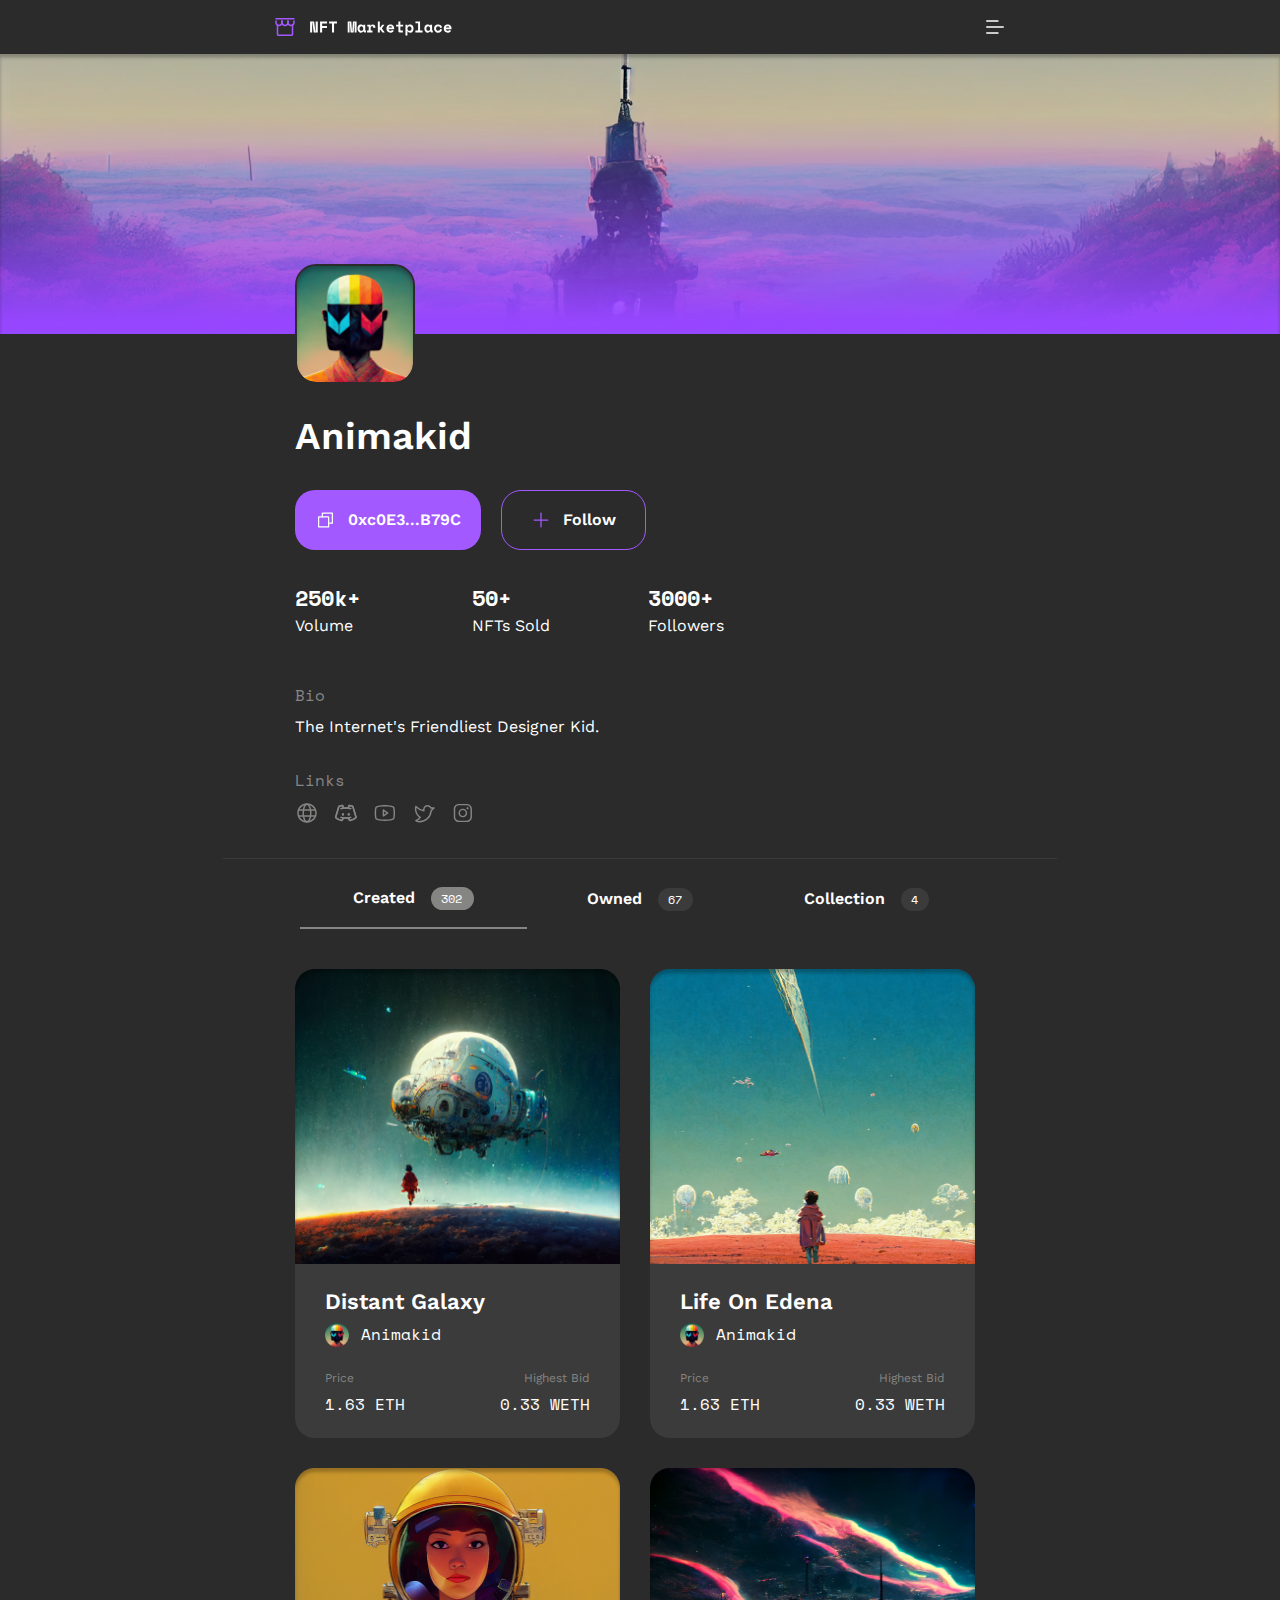
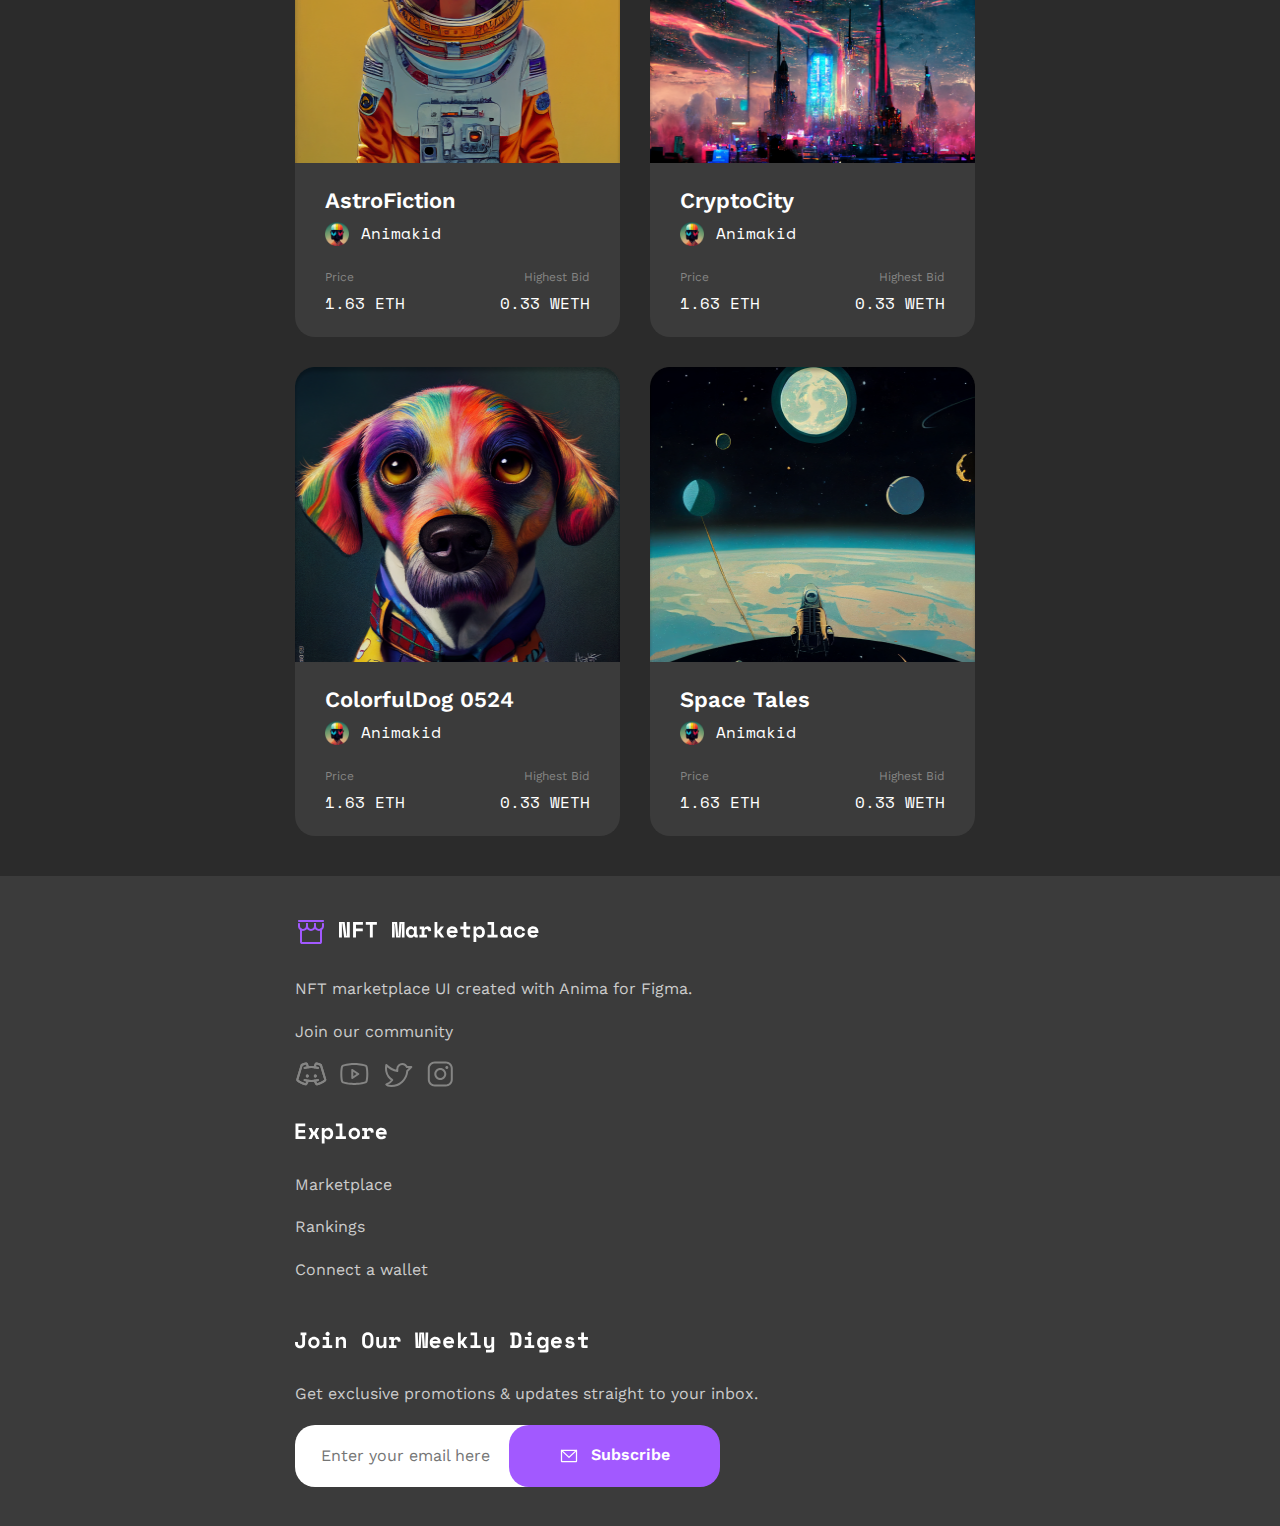
==== artist.html @ 55c5bcd5 "add choice part" ====
<!DOCTYPE html>
<html lang="en">
  <head>
    <meta charset="UTF-8" />
    <meta http-equiv="X-UA-Compatible" content="IE=edge" />
    <meta name="viewport" content="width=device-width, initial-scale=1.0" />
    <link rel="preconnect" href="https://fonts.googleapis.com" />
    <link rel="preconnect" href="https://fonts.gstatic.com" crossorigin />
    <link
      href="https://fonts.googleapis.com/css2?family=Space+Mono:ital,wght@0,400;0,700;1,400;1,700&family=Work+Sans:ital,wght@0,100;0,200;0,300;0,400;0,500;0,600;0,700;0,800;0,900;1,100;1,200;1,300;1,400;1,500;1,600;1,700;1,800;1,900&display=swap"
      rel="stylesheet"
    />
    <link rel="stylesheet" href="./css/style.css" />
    <title>Document</title>
  </head>
  <body>
    <header class="navbar">
      <div class="container navbar_container">
        <div class="navbar_left">
          <img
            src="./assests/icons/navbar_logo.svg"
            class="navbar_logo"
            alt="Navbar Logo"
          />
          <img
            src="./assests/icons/navbar_logo_words.svg"
            alt="Navbar Logo Words"
            class="navbar_logo_words"
          />
        </div>
        <div class="navbar_right">
          <a href="./marketplace.html">Marketplace</a>
          <a href="./rankings.html">Rankings</a>
          <a href="#">Connect a wallet</a>
          <button class="filled_button" id="registerButton">
            <img
              src="./assests/icons/navbar_button_icon.svg"
              alt="Navbar Button Icon"
            />
            Sign Up
          </button>
          <img
            src="./assests/icons/hamburger_menu.svg"
            alt="Hamburger Menu"
            id="hamburgerMenu"
          />
        </div>
        <div class="sidebar">
          <div class="link_sidebar">
            <img
              src="./assests/icons/sidebar_icons/delete.svg"
              alt="Delete"
              id="deleteImage"
            />
            <a href="./marketplace.html">
              <img
                src="./assests/icons/sidebar_icons/marketplace.svg"
                alt="Sidebar icon"
              />
              <span>Marketplace</span></a
            >
            <a href="./rankings.html">
              <img
                src="./assests/icons/sidebar_icons/rankings.svg"
                alt="Sidebar icon"
              />
              <span>Rankings</span></a
            >
            <a href="#">
              <img
                src="./assests/icons/sidebar_icons/wallet.svg"
                alt="Sidebar icon"
              />
              <span>Connect a wallet</span></a
            >
            <img
              class="lastimage"
              src="./assests/icons/sidebar_icons/button.svg"
              alt="Button icon"
              id="registerPageImage"
            />
            <button class="filled_button" id="registerButtonSidebar">
              <img
                src="./assests/icons/navbar_button_icon.svg"
                alt="Navbar Button Icon"
              />
              Sign Up
            </button>
          </div>
        </div>
      </div>
    </header>
    <section class="topbar">
      <div class="top_container">
        <img src="./assests/images/artist_main.png" alt="Main Image" />
        <div class="absolute_image">
          <img
            src="./assests/icons/artist_icons/topbar_icon.svg"
            alt="Absolute Image"
          />
        </div>
      </div>
    </section>
    <section class="animakid">
      <div class="container animakid_container">
        <div class="animakid_top">
          <h2>Animakid</h2>
          <div class="buttons">
            <button class="button_left filled_button">
              <img
                src="./assests/icons/artist_icons/button_left.svg"
                alt="Button Icon"
              />
              0xc0E3...B79C
            </button>
            <button class="button_right empty_button">
              <img
                src="./assests/icons/artist_icons/button_right.svg"
                alt="Button Icon"
              />
              Follow
            </button>
          </div>
        </div>
        <div class="animakid_ratings">
          <div class="rating">
            <h4>250k+</h4>
            <p>Volume</p>
          </div>
          <div class="rating">
            <h4>50+</h4>
            <p>NFTs Sold</p>
          </div>
          <div class="rating">
            <h4>3000+</h4>
            <p>Followers</p>
          </div>
        </div>
        <div class="animakid_bio">
          <h5>Bio</h5>
          <p>The internet's friendliest designer kid.</p>
        </div>
        <div class="animakid_links">
          <h5>Links</h5>
          <div class="links">
            <a href="#" target="_blank">
              <img src="./assests/icons/footer_icons/world.svg" alt="Links" />
            </a>
            <a href="#" target="_blank">
              <img src="./assests/icons/footer_icons/game.svg" alt="Links" />
            </a>
            <a href="#" target="_blank">
              <img src="./assests/icons/footer_icons/youtube.svg" alt="Links" />
            </a>
            <a href="#" target="_blank">
              <img src="./assests/icons/footer_icons/twitter.svg" alt="Links" />
            </a>
            <a href="#" target="_blank">
              <img
                src="./assests/icons/footer_icons/instagram.svg"
                alt="Links"
              />
            </a>
          </div>
        </div>
      </div>
    </section>
    <div class="border_top"></div>
    <section class="choice_artist">
      <div class="container choice_artist_container">
        <div class="common" style="border-bottom: 2px solid #858584">
          <h5>Created</h5>
          <div class="circle">
            <span>302</span>
          </div>
        </div>
        <div class="common">
          <h5>Owned</h5>
          <div class="circle middle">
            <span>67</span>
          </div>
        </div>
        <div class="common">
          <h5>Collection</h5>
          <div class="circle mini">
            <span>4</span>
          </div>
        </div>
      </div>
    </section>
    <section class="cards">
      <div class="container cards_container">
        <div class="card">
          <div class="discover_top">
            <img
              src="./assests/images/discover/galaxy.png"
              alt="Discover First Image"
            />
          </div>
          <div class="discover_bottom">
            <h5>Distant Galaxy</h5>
            <div class="discover_footer">
              <img
                src="./assests/images/avatars/Avatar14.png"
                alt="Discover Footer"
              />
              <p>Animakid</p>
            </div>
            <div class="discover_info">
              <div class="left_info">
                <p>Price</p>
                <p>1.63 ETH</p>
              </div>
              <div class="right_info">
                <p>Highest Bid</p>
                <p>0.33 wETH</p>
              </div>
            </div>
          </div>
        </div>
        <div class="card">
          <div class="discover_top">
            <img
              src="./assests/images/animakid/weather.png"
              alt="Discover First Image"
            />
          </div>
          <div class="discover_bottom">
            <h5>Life On Edena</h5>
            <div class="discover_footer">
              <img
                src="./assests/images/avatars/Avatar14.png"
                alt="Discover Footer"
              />
              <p>Animakid</p>
            </div>
            <div class="discover_info">
              <div class="left_info">
                <p>Price</p>
                <p>1.63 ETH</p>
              </div>
              <div class="right_info">
                <p>Highest Bid</p>
                <p>0.33 wETH</p>
              </div>
            </div>
          </div>
        </div>
        <div class="card">
          <div class="discover_top">
            <img
              src="./assests/images/animakid/astronot.png"
              alt="Discover First Image"
            />
          </div>
          <div class="discover_bottom">
            <h5>AstroFiction</h5>
            <div class="discover_footer">
              <img
                src="./assests/images/avatars/Avatar14.png"
                alt="Discover Footer"
              />
              <p>Animakid</p>
            </div>
            <div class="discover_info">
              <div class="left_info">
                <p>Price</p>
                <p>1.63 ETH</p>
              </div>
              <div class="right_info">
                <p>Highest Bid</p>
                <p>0.33 wETH</p>
              </div>
            </div>
          </div>
        </div>
        <div class="card hidden">
          <div class="discover_top">
            <img
              src="./assests/images/animakid/city.png"
              alt="Discover First Image"
            />
          </div>
          <div class="discover_bottom">
            <h5>CryptoCity</h5>
            <div class="discover_footer">
              <img
                src="./assests/images/avatars/Avatar14.png"
                alt="Discover Footer"
              />
              <p>Animakid</p>
            </div>
            <div class="discover_info">
              <div class="left_info">
                <p>Price</p>
                <p>1.63 ETH</p>
              </div>
              <div class="right_info">
                <p>Highest Bid</p>
                <p>0.33 wETH</p>
              </div>
            </div>
          </div>
        </div>
        <div class="card hidden">
          <div class="discover_top">
            <img
              src="./assests/images/animakid/dog.png"
              alt="Discover First Image"
            />
          </div>
          <div class="discover_bottom">
            <h5>ColorfulDog 0524</h5>
            <div class="discover_footer">
              <img
                src="./assests/images/avatars/Avatar14.png"
                alt="Discover Footer"
              />
              <p>Animakid</p>
            </div>
            <div class="discover_info">
              <div class="left_info">
                <p>Price</p>
                <p>1.63 ETH</p>
              </div>
              <div class="right_info">
                <p>Highest Bid</p>
                <p>0.33 wETH</p>
              </div>
            </div>
          </div>
        </div>
        <div class="card hidden">
          <div class="discover_top">
            <img
              src="./assests/images/animakid/galaxy.png"
              alt="Discover First Image"
            />
          </div>
          <div class="discover_bottom">
            <h5>Space Tales</h5>
            <div class="discover_footer">
              <img
                src="./assests/images/avatars/Avatar14.png"
                alt="Discover Footer"
              />
              <p>Animakid</p>
            </div>
            <div class="discover_info">
              <div class="left_info">
                <p>Price</p>
                <p>1.63 ETH</p>
              </div>
              <div class="right_info">
                <p>Highest Bid</p>
                <p>0.33 wETH</p>
              </div>
            </div>
          </div>
        </div>
        <div class="card hidden hide">
          <div class="discover_top">
            <img
              src="./assests/images/animakid/girl.png"
              alt="Discover First Image"
            />
          </div>
          <div class="discover_bottom">
            <h5>Cherry Blossom Girl 037</h5>
            <div class="discover_footer">
              <img
                src="./assests/images/avatars/Avatar14.png"
                alt="Discover Footer"
              />
              <p>Animakid</p>
            </div>
            <div class="discover_info">
              <div class="left_info">
                <p>Price</p>
                <p>1.63 ETH</p>
              </div>
              <div class="right_info">
                <p>Highest Bid</p>
                <p>0.33 wETH</p>
              </div>
            </div>
          </div>
        </div>
        <div class="card hide">
          <div class="discover_top">
            <img
              src="./assests/images/animakid/robot.png"
              alt="Discover First Image"
            />
          </div>
          <div class="discover_bottom">
            <h5>Dancing Robots 0987</h5>
            <div class="discover_footer">
              <img
                src="./assests/images/avatars/Avatar14.png"
                alt="Discover Footer"
              />
              <p>AnimaKid</p>
            </div>
            <div class="discover_info">
              <div class="left_info">
                <p>Price</p>
                <p>1.63 ETH</p>
              </div>
              <div class="right_info">
                <p>Highest Bid</p>
                <p>0.33 wETH</p>
              </div>
            </div>
          </div>
        </div>
        <div class="card hide">
          <div class="discover_top">
            <img
              src="./assests/images/animakid/monkey.png"
              alt="Discover First Image"
            />
          </div>
          <div class="discover_bottom">
            <h5>IceCream Ape</h5>
            <div class="discover_footer">
              <img
                src="./assests/images/avatars/Avatar14.png"
                alt="Discover Footer"
              />
              <p>AnimaKid</p>
            </div>
            <div class="discover_info">
              <div class="left_info">
                <p>Price</p>
                <p>1.63 ETH</p>
              </div>
              <div class="right_info">
                <p>Highest Bid</p>
                <p>0.33 wETH</p>
              </div>
            </div>
          </div>
        </div>
      </div>
    </section>
    <footer>
      <div class="container footer_container">
        <div class="footer_left">
          <div class="top">
            <img src="./assests/icons/navbar_logo.svg" alt="Footer Logo" />
            <img
              src="./assests/icons/navbar_logo_words.svg"
              alt="Footer Logo"
            />
          </div>
          <p>NFT marketplace UI created with Anima for Figma.</p>
          <p style="margin-bottom: 15px">Join our community</p>
          <div class="social_media">
            <a href="#" target="_blank">
              <img src="./assests/icons/footer_icons/game.svg" alt="Footer" />
            </a>
            <a href="#" target="_blank">
              <img
                src="./assests/icons/footer_icons/youtube.svg"
                alt="Footer"
              />
            </a>
            <a href="#" target="_blank">
              <img
                src="./assests/icons/footer_icons/twitter.svg"
                alt="Footer"
              />
            </a>
            <a href="#" target="_blank">
              <img
                src="./assests/icons/footer_icons/instagram.svg"
                alt="Footer"
              />
            </a>
          </div>
        </div>
        <div class="footer_middle">
          <img
            src="./assests/icons/footer_icons/footer_word_icon.svg"
            alt="Footer"
          />
          <a href="./marketplace.html">Marketplace</a>
          <a href="./rankings.html">Rankings</a>
          <a href="#">Connect a wallet</a>
        </div>
        <div class="footer_right">
          <img
            src="./assests/icons/footer_icons/footer_word_last_icon.svg"
            alt="Footer"
          />
          <p>Get exclusive promotions & updates straight to your inbox.</p>
          <div class="inputs">
            <input type="text" placeholder="Enter your email here" />
            <button class="filled_button">
              <img src="./assests/icons/join_button.svg" alt="Button Image" />
              Subscribe
            </button>
          </div>
        </div>
      </div>
    </footer>
    <div class="toastContainer"></div>
    <script src="./index.js"></script>
  </body>
</html>
---- css/style.css ----
html,
body,
div,
span,
applet,
object,
iframe,
h1,
h2,
h3,
h4,
h5,
h6,
p,
blockquote,
pre,
a,
abbr,
acronym,
address,
big,
cite,
code,
del,
dfn,
em,
img,
ins,
kbd,
q,
s,
samp,
small,
strike,
strong,
sub,
sup,
tt,
var,
b,
u,
i,
center,
dl,
dt,
dd,
ol,
ul,
li,
fieldset,
form,
label,
legend,
table,
caption,
tbody,
tfoot,
thead,
tr,
th,
td,
article,
aside,
canvas,
details,
embed,
figure,
figcaption,
footer,
header,
hgroup,
menu,
nav,
output,
ruby,
section,
summary,
time,
mark,
audio,
video {
  margin: 0;
  padding: 0;
  border: 0;
  font-size: 100%;
  font: inherit;
  vertical-align: baseline;
  -webkit-box-sizing: border-box;
          box-sizing: border-box;
}

article,
aside,
details,
figcaption,
figure,
footer,
header,
hgroup,
menu,
nav,
section {
  display: block;
}

body {
  line-height: 1;
}

ol,
ul {
  list-style: none;
}

blockquote,
q {
  quotes: none;
}

blockquote:before,
blockquote:after,
q:before,
q:after {
  content: "";
  content: none;
}

table {
  border-collapse: collapse;
  border-spacing: 0;
}

body {
  font-family: "Work Sans", sans-serif;
}

.filled_button {
  display: -webkit-box;
  display: -ms-flexbox;
  display: flex;
  -webkit-box-orient: horizontal;
  -webkit-box-direction: normal;
      -ms-flex-direction: row;
          flex-direction: row;
  -webkit-box-pack: center;
      -ms-flex-pack: center;
          justify-content: center;
  -webkit-box-align: center;
      -ms-flex-align: center;
          align-items: center;
  gap: 12px;
  width: 224px;
  height: 60px;
  background: #a259ff;
  font-family: "Work Sans";
  border-radius: 20px;
  border: 1px solid transparent;
  color: #fff;
  font-style: normal;
  font-weight: 600;
  font-size: 16px;
  line-height: 140%;
  text-align: center;
  cursor: pointer;
  -webkit-transition: 0.5s;
  transition: 0.5s;
}

.empty_button {
  display: -webkit-box;
  display: -ms-flexbox;
  display: flex;
  -webkit-box-orient: horizontal;
  -webkit-box-direction: normal;
      -ms-flex-direction: row;
          flex-direction: row;
  -webkit-box-pack: center;
      -ms-flex-pack: center;
          justify-content: center;
  -webkit-box-align: center;
      -ms-flex-align: center;
          align-items: center;
  gap: 12px;
  border: 1px solid #a259ff;
  border-radius: 20px;
  background-color: transparent;
  font-family: "Work Sans";
  font-style: normal;
  font-weight: 600;
  font-size: 16px;
  line-height: 140%;
  text-align: center;
  color: #fff;
  cursor: pointer;
  -webkit-transition: 0.5s;
  transition: 0.5s;
}

button:hover {
  -webkit-transform: scale(0.95);
          transform: scale(0.95);
}

.register_input {
  display: -webkit-box;
  display: -ms-flexbox;
  display: flex;
  -webkit-box-orient: horizontal;
  -webkit-box-direction: normal;
      -ms-flex-direction: row;
          flex-direction: row;
  -webkit-box-align: center;
      -ms-flex-align: center;
          align-items: center;
  padding: 16px 45px;
  gap: 12px;
  width: 240px;
  height: 12px;
  background: #fff;
  border-radius: 20px;
  font-weight: 400;
  font-size: 16px;
  line-height: 140%;
  color: #2b2b2b;
  border: 1px solid transparent;
}

input:focus {
  outline: none;
}

.navbar {
  width: 100%;
  height: 100px;
  background-color: #2b2b2b;
}
.navbar .container {
  width: 1280px;
  margin: auto;
  position: relative;
}
.navbar .navbar_container {
  display: -webkit-box;
  display: -ms-flexbox;
  display: flex;
  -webkit-box-pack: justify;
      -ms-flex-pack: justify;
          justify-content: space-between;
  -webkit-box-align: center;
      -ms-flex-align: center;
          align-items: center;
  padding: 20px 50px;
}
.navbar .navbar_container .navbar_left {
  display: -webkit-box;
  display: -ms-flexbox;
  display: flex;
  -webkit-box-align: center;
      -ms-flex-align: center;
          align-items: center;
  height: 32px;
  cursor: pointer;
}
.navbar .navbar_container .navbar_left .navbar_logo {
  width: 32px;
  height: 32px;
}
.navbar .navbar_container .navbar_left .navbar_logo_words {
  margin-left: 12px;
  margin-top: 8.6px;
  margin-bottom: 3.6px;
  width: 199.41px;
  height: 19.8px;
}
.navbar .navbar_container .navbar_right {
  display: -webkit-box;
  display: -ms-flexbox;
  display: flex;
  -webkit-box-orient: horizontal;
  -webkit-box-direction: normal;
      -ms-flex-direction: row;
          flex-direction: row;
  -webkit-box-pack: end;
      -ms-flex-pack: end;
          justify-content: flex-end;
  -webkit-box-align: center;
      -ms-flex-align: center;
          align-items: center;
  gap: 10px;
}
.navbar .navbar_container .navbar_right > a {
  font-style: normal;
  font-weight: 600;
  font-size: 16px;
  line-height: 140%;
  text-align: center;
  color: #fff;
  text-decoration: none;
  padding: 20px;
  -webkit-transition: 0.5s;
  transition: 0.5s;
}
.navbar .navbar_container .navbar_right > a:hover {
  -webkit-transform: scale(1.05);
          transform: scale(1.05);
}
.navbar .navbar_container .navbar_right > button {
  width: 152px;
  height: 60px;
}
.navbar .navbar_container .navbar_right > img {
  display: none;
  cursor: pointer;
}

.sidebar {
  width: 0px;
  position: absolute;
  -webkit-transition: 0.5s;
  transition: 0.5s;
}
.sidebar .link_sidebar {
  display: none;
}

@media screen and (max-width: 1280px) {
  .sidebar {
    width: 0px;
    display: -webkit-box;
    display: -ms-flexbox;
    display: flex;
    background-color: #3b3b3b;
    position: absolute;
    top: 0px;
    right: 50px;
    height: 100vh;
    padding-top: 0.5rem;
    overflow-x: hidden;
    overflow-y: auto;
  }
  .sidebar .link_sidebar {
    display: -webkit-box;
    display: -ms-flexbox;
    display: flex;
    -webkit-box-orient: vertical;
    -webkit-box-direction: normal;
        -ms-flex-direction: column;
            flex-direction: column;
    position: absolute;
    top: 0px;
    left: 0;
    bottom: 0;
    padding: 0;
    -webkit-box-shadow: 0 2px 5px 0 rgba(0, 0, 0, 0.05), 0 2px 10px 0 rgba(0, 0, 0, 0.05);
            box-shadow: 0 2px 5px 0 rgba(0, 0, 0, 0.05), 0 2px 10px 0 rgba(0, 0, 0, 0.05);
    z-index: 60;
    width: 250px;
  }
  .sidebar .link_sidebar > img {
    width: 50px;
    height: 50px;
    margin-top: 25px;
    margin-left: auto;
    margin-right: 10px;
    cursor: pointer;
    margin-bottom: 150px;
  }
  .sidebar .link_sidebar a {
    width: 290px;
    text-decoration: none;
    display: -webkit-box;
    display: -ms-flexbox;
    display: flex;
    -webkit-box-align: center;
        -ms-flex-align: center;
            align-items: center;
    color: #fff;
    margin-top: 10px;
    margin-bottom: 30px;
  }
  .sidebar .link_sidebar a > img {
    width: 30px;
    height: 30px;
    margin-right: 10px;
    margin-left: 10px;
  }
  .sidebar .link_sidebar a > span {
    font-size: 23px;
    font-weight: 500;
    line-height: 120%;
  }
  .sidebar .link_sidebar .lastimage {
    display: none;
  }
  .sidebar .link_sidebar > button {
    margin-left: 15px;
    margin-top: auto;
    margin-bottom: 30px;
    width: 220px;
    height: 50px;
    font-weight: 400;
    font-size: 16px;
  }
  .sidebar .link_sidebar > button > img {
    width: 20px;
    height: 20px;
  }
  .visible {
    width: 250px;
    z-index: 10;
  }
}
@media screen and (max-width: 834px) {
  .sidebar {
    width: 0px;
    display: -webkit-box;
    display: -ms-flexbox;
    display: flex;
    background-color: #3b3b3b;
    position: absolute;
    top: 0px;
    right: 10px;
    height: 100vh;
    padding-top: 0.5rem;
    overflow-x: hidden;
    overflow-y: auto;
    z-index: 1;
  }
  .sidebar .link_sidebar {
    display: -webkit-box;
    display: -ms-flexbox;
    display: flex;
    -webkit-box-orient: vertical;
    -webkit-box-direction: normal;
        -ms-flex-direction: column;
            flex-direction: column;
    position: absolute;
    top: 0px;
    left: 0;
    bottom: 0;
    padding: 0;
    -webkit-box-shadow: 0 2px 5px 0 rgba(0, 0, 0, 0.05), 0 2px 10px 0 rgba(0, 0, 0, 0.05);
            box-shadow: 0 2px 5px 0 rgba(0, 0, 0, 0.05), 0 2px 10px 0 rgba(0, 0, 0, 0.05);
    z-index: 60;
    width: 250px;
  }
  .sidebar .link_sidebar > img {
    width: 40px;
    height: 40px;
    margin-top: 15px;
    margin-left: 5px;
    margin-right: 0px;
    cursor: pointer;
    margin-bottom: 150px;
  }
  .sidebar .link_sidebar a {
    width: 290px;
    text-decoration: none;
    display: -webkit-box;
    display: -ms-flexbox;
    display: flex;
    -webkit-box-align: center;
        -ms-flex-align: center;
            align-items: center;
    color: #fff;
    margin-top: 10px;
    margin-bottom: 30px;
  }
  .sidebar .link_sidebar a > img {
    width: 30px;
    height: 30px;
    margin-right: 10px;
    margin-left: 10px;
  }
  .sidebar .link_sidebar a > span {
    font-size: 23px;
    font-weight: 500;
    line-height: 120%;
  }
  .sidebar .link_sidebar .lastimage {
    display: block;
    width: 30px;
    margin-left: 10px;
    margin-top: auto;
    margin-bottom: 30px;
  }
  .sidebar .link_sidebar > button {
    display: none;
  }
  .visible {
    width: 50px;
  }
}
@media screen and (max-width: 1280px) {
  .navbar {
    height: 54px;
  }
  .navbar .container {
    width: 834px;
    margin: auto;
  }
  .navbar .navbar_container {
    padding: 15px 50px;
  }
  .navbar .navbar_container .navbar_left {
    height: 24px;
  }
  .navbar .navbar_container .navbar_left .navbar_logo {
    width: 24px;
    height: 24px;
  }
  .navbar .navbar_container .navbar_left .navbar_logo_words {
    margin-left: 9px;
    margin-top: 6.45px;
    margin-bottom: 2.7px;
    width: 149.56px;
    height: 14.85px;
  }
  .navbar .navbar_container .navbar_right > a {
    display: none;
  }
  .navbar .navbar_container .navbar_right > button {
    display: none;
  }
  .navbar .navbar_container .navbar_right > img {
    display: initial;
  }
}
@media screen and (max-width: 834px) {
  .navbar .container {
    width: 375px;
    margin: auto;
  }
  .navbar .navbar_container {
    padding: 15px 30px;
  }
}
footer {
  width: 100%;
  background-color: #3b3b3b;
}
footer .container {
  width: 1280px;
  margin: auto;
  background-color: #3b3b3b;
}
footer .footer_container {
  padding-top: 40px;
  padding-bottom: 40px;
  display: -webkit-box;
  display: -ms-flexbox;
  display: flex;
  -webkit-box-align: center;
      -ms-flex-align: center;
          align-items: center;
  width: 1049.41px;
  background-color: #3b3b3b;
}
footer .footer_container .footer_left {
  display: -webkit-box;
  display: -ms-flexbox;
  display: flex;
  -webkit-box-orient: vertical;
  -webkit-box-direction: normal;
      -ms-flex-direction: column;
          flex-direction: column;
  -webkit-box-align: start;
      -ms-flex-align: start;
          align-items: flex-start;
  padding: 0px 84px 0px 0px;
  width: 327.41px;
}
footer .footer_container .footer_left .top {
  display: -webkit-box;
  display: -ms-flexbox;
  display: flex;
  margin-bottom: 30px;
}
footer .footer_container .footer_left .top > img {
  margin-right: 12px;
}
footer .footer_container .footer_left > p {
  font-style: normal;
  font-weight: 400;
  font-size: 16px;
  line-height: 140%;
  color: #cccccc;
  margin-bottom: 20px;
}
footer .footer_container .footer_left .social_media > a {
  text-decoration: none;
  margin-right: 5px;
}
footer .footer_container .footer_middle {
  display: -webkit-box;
  display: -ms-flexbox;
  display: flex;
  -webkit-box-orient: vertical;
  -webkit-box-direction: normal;
      -ms-flex-direction: column;
          flex-direction: column;
  -webkit-box-align: start;
      -ms-flex-align: start;
          align-items: flex-start;
  padding: 0px;
  width: 240px;
}
footer .footer_container .footer_middle > img {
  margin-bottom: 35px;
}
footer .footer_container .footer_middle > a {
  text-decoration: none;
  font-style: normal;
  font-weight: 400;
  font-size: 16px;
  line-height: 140%;
  color: #cccccc;
  margin-bottom: 20px;
}
footer .footer_container .footer_right {
  display: -webkit-box;
  display: -ms-flexbox;
  display: flex;
  -webkit-box-orient: vertical;
  -webkit-box-direction: normal;
      -ms-flex-direction: column;
          flex-direction: column;
  -webkit-box-align: start;
      -ms-flex-align: start;
          align-items: flex-start;
  padding: 0px;
  width: 420px;
}
footer .footer_container .footer_right > img {
  margin-bottom: 35px;
}
footer .footer_container .footer_right > p {
  font-style: normal;
  font-weight: 400;
  font-size: 16px;
  line-height: 140%;
  color: #cccccc;
  margin-bottom: 20px;
}
footer .footer_container .footer_right .inputs {
  display: -webkit-box;
  display: -ms-flexbox;
  display: flex;
  -webkit-box-orient: horizontal;
  -webkit-box-direction: normal;
      -ms-flex-direction: row;
          flex-direction: row;
  -webkit-box-align: center;
      -ms-flex-align: center;
          align-items: center;
  width: 425px;
  height: 60px;
}
footer .footer_container .footer_right .inputs > input {
  display: -webkit-box;
  display: -ms-flexbox;
  display: flex;
  -webkit-box-orient: horizontal;
  -webkit-box-direction: normal;
      -ms-flex-direction: row;
          flex-direction: row;
  -webkit-box-pack: end;
      -ms-flex-pack: end;
          justify-content: flex-end;
  -webkit-box-align: center;
      -ms-flex-align: center;
          align-items: center;
  padding: 0px 25px;
  width: 231px;
  height: 60px;
  border-radius: 20px;
  border: 1px solid transparent;
  font-family: "Work Sans";
  font-style: normal;
  font-weight: 400;
  font-size: 16px;
  line-height: 140%;
  color: #2b2b2b;
}
footer .footer_container .footer_right .inputs > button {
  padding: 0px 50px;
  width: 211px;
  height: 62px;
  margin-left: -65px;
  -webkit-box-flex: 0;
      -ms-flex: none;
          flex: none;
  -webkit-box-ordinal-group: 2;
      -ms-flex-order: 1;
          order: 1;
  -ms-flex-positive: 0;
      flex-grow: 0;
}
footer .footer_container .footer_right .inputs > button:hover {
  -webkit-transform: scale(1);
          transform: scale(1);
  background-color: #462275;
}
footer .footer_container .footer_right .toast {
  position: fixed;
  top: 0;
  right: 0;
  background-color: #462275;
  color: #fff;
  padding: 30px 100px;
  border-radius: 4px;
  z-index: 1;
  opacity: 0;
  -webkit-transition: 0.3s ease-in;
  transition: 0.3s ease-in;
}

@media screen and (max-width: 1280px) {
  footer .container {
    width: 690px;
    margin: auto;
  }
  footer .footer_container {
    -webkit-box-orient: vertical;
    -webkit-box-direction: normal;
        -ms-flex-direction: column;
            flex-direction: column;
    -webkit-box-pack: center;
        -ms-flex-pack: center;
            justify-content: center;
    width: 834px;
  }
  footer .footer_container .footer_left {
    margin-bottom: 30px;
    width: 690px;
  }
  footer .footer_container .footer_middle {
    margin-bottom: 30px;
    width: 690px;
  }
  footer .footer_container .footer_middle > img {
    margin-bottom: 30px;
  }
  footer .footer_container .footer_right {
    width: 690px;
  }
  footer .footer_container .footer_right > img {
    margin-bottom: 30px;
  }
}
@media screen and (max-width: 834px) {
  footer .container {
    width: 315px;
    margin: auto;
  }
  footer .footer_container {
    -webkit-box-orient: vertical;
    -webkit-box-direction: normal;
        -ms-flex-direction: column;
            flex-direction: column;
    -webkit-box-pack: center;
        -ms-flex-pack: center;
            justify-content: center;
    width: 315px;
  }
  footer .footer_container .footer_left {
    margin-bottom: 30px;
    width: 315px;
    margin: 0;
    padding: 0;
  }
  footer .footer_container .footer_left > img {
    margin-bottom: 20px;
  }
  footer .footer_container .footer_middle {
    margin-bottom: 30px;
    width: 315px;
  }
  footer .footer_container .footer_middle > img {
    margin-bottom: 20px;
    margin-top: 40px;
  }
  footer .footer_container .footer_right {
    width: 315px;
  }
  footer .footer_container .footer_right > img {
    margin-bottom: 20px;
  }
  footer .footer_container .footer_right .inputs {
    display: -webkit-box;
    display: -ms-flexbox;
    display: flex;
    -webkit-box-orient: vertical;
    -webkit-box-direction: normal;
        -ms-flex-direction: column;
            flex-direction: column;
    -webkit-box-align: center;
        -ms-flex-align: center;
            align-items: center;
    width: 300px;
    height: 108px;
  }
  footer .footer_container .footer_right .inputs > input {
    display: -webkit-box;
    display: -ms-flexbox;
    display: flex;
    -webkit-box-orient: horizontal;
    -webkit-box-direction: normal;
        -ms-flex-direction: row;
            flex-direction: row;
    -webkit-box-align: center;
        -ms-flex-align: center;
            align-items: center;
    width: 270px;
    height: 46px;
    background: #ffffff;
    border: 1px solid #858584;
    border-radius: 20px;
    padding: 0 15px;
    margin-bottom: 16px;
  }
  footer .footer_container .footer_right .inputs > button {
    padding: 0px 50px;
    width: 300px;
    height: 46px;
    margin-left: 0;
  }
}
.container {
  width: 1050px;
  margin: auto;
}

.info {
  width: 100%;
  background-color: #2b2b2b;
}
.info .info_container {
  display: -webkit-box;
  display: -ms-flexbox;
  display: flex;
  -webkit-box-pack: center;
      -ms-flex-pack: center;
          justify-content: center;
  padding-top: 80px;
  padding-bottom: 80px;
}
.info .info_container .info_left {
  margin-right: 30px;
  width: 510px;
}
.info .info_container .info_left > h1 {
  font-family: "Work Sans";
  font-style: normal;
  font-weight: 600;
  font-size: 67px;
  line-height: 74px;
  display: -webkit-box;
  display: -ms-flexbox;
  display: flex;
  -webkit-box-align: center;
      -ms-flex-align: center;
          align-items: center;
  text-transform: capitalize;
  color: #fff;
  margin-bottom: 20px;
  width: 510px;
  height: 222px;
}
.info .info_container .info_left > p {
  font-style: normal;
  font-weight: 400;
  font-size: 22px;
  line-height: 160%;
  text-transform: capitalize;
  color: #ffffff;
  margin-bottom: 30px;
}
.info .info_container .info_left .ratings {
  display: -webkit-box;
  display: -ms-flexbox;
  display: flex;
  margin-top: 30px;
}
.info .info_container .info_left .ratings .rating {
  width: 150px;
  margin-right: 30px;
}
.info .info_container .info_left .ratings .rating > h4 {
  font-style: normal;
  font-weight: 700;
  font-size: 28px;
  line-height: 140%;
  display: -webkit-box;
  display: -ms-flexbox;
  display: flex;
  -webkit-box-align: center;
      -ms-flex-align: center;
          align-items: center;
  text-transform: capitalize;
  color: #fff;
}
.info .info_container .info_left .ratings .rating > p {
  font-style: normal;
  font-weight: 400;
  font-size: 22px;
  line-height: 160%;
  text-transform: capitalize;
  color: #ffffff;
  font-size: 23.99px;
}
.info .info_container .info_right {
  width: 510px;
  height: 510px;
  background: #3b3b3b;
  border-radius: 20px;
}
.info .info_container .info_right > img {
  width: 510px;
  height: 401px;
}
.info .info_container .info_right .blur {
  display: -webkit-box;
  display: -ms-flexbox;
  display: flex;
  -webkit-box-orient: vertical;
  -webkit-box-direction: normal;
      -ms-flex-direction: column;
          flex-direction: column;
  -webkit-box-pack: center;
      -ms-flex-pack: center;
          justify-content: center;
  padding: 20px;
  gap: 10px;
  width: 510px;
  height: 109px;
}
.info .info_container .info_right .blur > h5 {
  font-style: normal;
  font-weight: 600;
  font-size: 22px;
  line-height: 140%;
  text-transform: capitalize;
  color: #fff;
}
.info .info_container .info_right .blur .blur_words {
  display: -webkit-box;
  display: -ms-flexbox;
  display: flex;
}
.info .info_container .info_right .blur .blur_words > p {
  font-style: normal;
  font-weight: 400;
  font-size: 22px;
  line-height: 160%;
  text-transform: capitalize;
  color: #ffffff;
  font-size: 16px;
  margin-left: 12px;
}
.info .info_container .info_mobile_media {
  display: none;
}

body {
  background-color: #2b2b2b;
}

@media screen and (max-width: 1280px) {
  .container {
    width: 690px;
  }
  .info .info_container .info_left > h1 {
    width: 330px;
    height: 138px;
    font-size: 38px;
    line-height: 46px;
  }
  .info .info_container .info_left > p {
    font-size: 16px;
    line-height: 140%;
    width: 330px;
    height: 66px;
    margin-bottom: 20px;
  }
  .info .info_container .info_left .ratings {
    margin-top: 20px;
    width: 330px;
    height: 57px;
  }
  .info .info_container .info_left .ratings .rating {
    width: 90px;
    height: 57px;
  }
  .info .info_container .info_left .ratings .rating > h4 {
    font-size: 22px;
    line-height: 160%;
  }
  .info .info_container .info_left .ratings .rating > p {
    font-size: 16px;
    line-height: 140%;
  }
  .info .info_container .info_right {
    width: 330px;
    height: 330px;
  }
  .info .info_container .info_right > img {
    width: 330px;
    height: 221px;
  }
  .info .info_container .info_right .blur {
    padding: 20px;
    gap: 10px;
    width: 330px;
    height: 109px;
  }
  .info .info_container .info_right .blur .blur_words {
    display: -webkit-box;
    display: -ms-flexbox;
    display: flex;
  }
  .info .info_container .info_right .blur .blur_words > p {
    line-height: 140%;
    margin-left: 12px;
  }
}
@media screen and (max-width: 834px) {
  .container {
    width: 315px;
  }
  .info .info_container {
    padding-top: 40px;
    padding-bottom: 40px;
  }
  .info .info_container .info_right {
    display: none;
  }
  .info .info_container .info_left {
    display: none;
  }
  .info .info_container .info_mobile_media {
    display: initial;
    width: 315px;
    height: 706px;
  }
  .info .info_container .info_mobile_media > h1 {
    font-family: "Work Sans";
    font-style: normal;
    font-weight: 600;
    font-size: 67px;
    line-height: 74px;
    display: -webkit-box;
    display: -ms-flexbox;
    display: flex;
    -webkit-box-align: center;
        -ms-flex-align: center;
            align-items: center;
    text-transform: capitalize;
    color: #fff;
    font-size: 28px;
    line-height: 40px;
    width: 315px;
    height: 78px;
    margin-bottom: 10px;
  }
  .info .info_container .info_mobile_media > p {
    font-style: normal;
    font-weight: 400;
    font-size: 22px;
    line-height: 160%;
    text-transform: capitalize;
    color: #ffffff;
    font-size: 16px;
    line-height: 140%;
    width: 315px;
    height: 66px;
    margin-bottom: 40px;
  }
  .info .info_container .info_mobile_media .info_picture {
    width: 315px;
    height: 315px;
    background: #3b3b3b;
    border-radius: 20px;
  }
  .info .info_container .info_mobile_media .info_picture > img {
    width: 315px;
    height: 206px;
  }
  .info .info_container .info_mobile_media .info_picture .blur_mobile {
    width: 315px;
    height: 109px;
  }
  .info .info_container .info_mobile_media .info_picture .blur_mobile > h5 {
    font-style: normal;
    font-weight: 600;
    font-size: 22px;
    line-height: 140%;
    text-transform: capitalize;
    color: #fff;
    margin-bottom: 10px;
    padding-top: 20px;
    padding-left: 20px;
  }
  .info .info_container .info_mobile_media .info_picture .blur_mobile .blur_mobile_words {
    margin-left: 20px;
    display: -webkit-box;
    display: -ms-flexbox;
    display: flex;
  }
  .info .info_container .info_mobile_media .info_picture .blur_mobile .blur_mobile_words > img {
    width: 24px;
    height: 24px;
  }
  .info .info_container .info_mobile_media .info_picture .blur_mobile .blur_mobile_words > p {
    font-style: normal;
    font-weight: 400;
    font-size: 22px;
    line-height: 160%;
    text-transform: capitalize;
    color: #ffffff;
    font-size: 16px;
    line-height: 140%;
    margin-left: 12px;
  }
  .info .info_container .info_mobile_media > button {
    margin-bottom: 40px;
    margin-top: 40px;
    display: -webkit-box;
    display: -ms-flexbox;
    display: flex;
    -webkit-box-orient: horizontal;
    -webkit-box-direction: normal;
        -ms-flex-direction: row;
            flex-direction: row;
    -webkit-box-pack: center;
        -ms-flex-pack: center;
            justify-content: center;
    -webkit-box-align: center;
        -ms-flex-align: center;
            align-items: center;
    gap: 12px;
    width: 315px;
    height: 60px;
    background: #a259ff;
    font-family: "Work Sans";
    border-radius: 20px;
    border: 1px solid transparent;
    color: #fff;
    font-style: normal;
    font-weight: 600;
    font-size: 16px;
    line-height: 140%;
    text-align: center;
    cursor: pointer;
    -webkit-transition: 0.5s;
    transition: 0.5s;
  }
  .info .info_container .info_mobile_media > button:hover {
    -webkit-transform: scale(1.05);
            transform: scale(1.05);
  }
  .info .info_container .info_mobile_media .ratings {
    width: 315px;
    height: 57px;
    display: -webkit-box;
    display: -ms-flexbox;
    display: flex;
  }
  .info .info_container .info_mobile_media .ratings .rating {
    width: 85px;
    height: 57px;
  }
  .info .info_container .info_mobile_media .ratings .rating > p {
    font-style: normal;
    font-weight: 400;
    font-size: 22px;
    line-height: 160%;
    text-transform: capitalize;
    color: #ffffff;
    font-size: 16px;
    line-height: 140%;
  }
  .info .info_container .info_mobile_media .ratings .rating > h4 {
    font-style: normal;
    font-weight: 700;
    font-size: 28px;
    line-height: 140%;
    display: -webkit-box;
    display: -ms-flexbox;
    display: flex;
    -webkit-box-align: center;
        -ms-flex-align: center;
            align-items: center;
    text-transform: capitalize;
    color: #fff;
    font-size: 22px;
    line-height: 160%;
  }
}
.collection {
  width: 100%;
  background-color: #2b2b2b;
}
.collection .collection_container {
  padding-top: 80px;
  padding-bottom: 80px;
}
.collection .collection_container > h3 {
  font-style: normal;
  font-weight: 600;
  font-size: 38px;
  line-height: 120%;
  text-transform: capitalize;
  color: #fff;
  margin-bottom: 10px;
}
.collection .collection_container > p {
  font-style: normal;
  font-weight: 400;
  font-size: 22px;
  line-height: 160%;
  text-transform: capitalize;
  color: #ffffff;
}
.collection .collection_container .cards {
  display: -webkit-box;
  display: -ms-flexbox;
  display: flex;
  margin-top: 60px;
}
.collection .collection_container .cards .card {
  margin-right: 30px;
  width: 330px;
  height: 525px;
  border-radius: 20px;
}
.collection .collection_container .cards .card > img {
  width: 330px;
  height: 330px;
  border-radius: 20px;
  -webkit-transition: 0.5s;
  transition: 0.5s;
  cursor: pointer;
}
.collection .collection_container .cards .card > img:hover {
  -webkit-transform: scale(0.95);
          transform: scale(0.95);
}
.collection .collection_container .cards .card .images {
  margin-top: 15px;
  display: -webkit-box;
  display: -ms-flexbox;
  display: flex;
  margin-bottom: 15px;
}
.collection .collection_container .cards .card .images > img {
  width: 100px;
  height: 100px;
  border-radius: 20px;
  margin-right: 15px;
  -webkit-transition: 0.5s;
  transition: 0.5s;
  cursor: pointer;
}
.collection .collection_container .cards .card .images > img:hover {
  -webkit-transform: scale(0.95);
          transform: scale(0.95);
}
.collection .collection_container .cards .card .images > div {
  display: -webkit-box;
  display: -ms-flexbox;
  display: flex;
  -webkit-box-orient: vertical;
  -webkit-box-direction: normal;
      -ms-flex-direction: column;
          flex-direction: column;
  -webkit-box-pack: center;
      -ms-flex-pack: center;
          justify-content: center;
  -webkit-box-align: center;
      -ms-flex-align: center;
          align-items: center;
  padding: 32px 15px;
  gap: 10px;
  width: 100px;
  height: 100px;
  color: #fff;
  background: #a259ff;
  font-family: "Space Mono";
  border-radius: 20px;
  -webkit-transition: 0.5s;
  transition: 0.5s;
  cursor: pointer;
}
.collection .collection_container .cards .card .images > div:hover {
  -webkit-transform: scale(0.95);
          transform: scale(0.95);
}
.collection .collection_container .cards .card .images > div > h5 {
  font-style: normal;
  font-weight: 600;
  font-size: 22px;
  line-height: 140%;
  text-transform: capitalize;
  color: #fff;
}
.collection .collection_container .cards .card > h5 {
  font-style: normal;
  font-weight: 600;
  font-size: 22px;
  line-height: 140%;
  text-transform: capitalize;
  color: #fff;
  margin-bottom: 10px;
}
.collection .collection_container .cards .card .collection_footer {
  display: -webkit-box;
  display: -ms-flexbox;
  display: flex;
}
.collection .collection_container .cards .card .collection_footer > img {
  margin-right: 12px;
  width: 24px;
  height: 24px;
}
.collection .collection_container .cards .card .collection_footer > p {
  font-style: normal;
  font-weight: 400;
  font-size: 22px;
  line-height: 160%;
  text-transform: capitalize;
  color: #ffffff;
  font-size: 16px;
  line-height: 140%;
}

@media screen and (max-width: 1280px) {
  .collection .collection_container {
    padding-top: 40px;
    padding-bottom: 40px;
  }
  .collection .collection_container > h3 {
    font-style: normal;
    font-weight: 700;
    font-size: 28px;
    line-height: 140%;
    display: -webkit-box;
    display: -ms-flexbox;
    display: flex;
    -webkit-box-align: center;
        -ms-flex-align: center;
            align-items: center;
    text-transform: capitalize;
    color: #fff;
    font-weight: 600;
  }
  .collection .collection_container > p {
    font-size: 16px;
    line-height: 140%;
  }
  .collection .collection_container .cards {
    margin-top: 40px;
  }
  .collection .collection_container .cards .hidden {
    display: none;
  }
}
@media screen and (max-width: 834px) {
  .collection .collection_container .cards .card > img {
    width: 315px;
    height: 315px;
  }
  .collection .collection_container .cards .card .images > img {
    width: 95px;
    height: 95px;
  }
  .collection .collection_container .cards .hide {
    display: none;
  }
}
.creators {
  width: 100%;
  background-color: #2b2b2b;
}
.creators .creators_container {
  padding-top: 80px;
  padding-bottom: 80px;
}
.creators .creators_container .left_right {
  display: -webkit-box;
  display: -ms-flexbox;
  display: flex;
}
.creators .creators_container .left_right .creators_left {
  width: 703px;
  height: 91px;
}
.creators .creators_container .left_right .creators_left > h3 {
  font-style: normal;
  font-weight: 600;
  font-size: 38px;
  line-height: 120%;
  text-transform: capitalize;
  color: #fff;
  margin-bottom: 10px;
}
.creators .creators_container .left_right .creators_left > p {
  font-style: normal;
  font-weight: 400;
  font-size: 22px;
  line-height: 160%;
  text-transform: capitalize;
  color: #ffffff;
}
.creators .creators_container .left_right .creators_right {
  margin-left: 100px;
}
.creators .creators_container .left_right .creators_right > button {
  margin-top: 31px;
  width: 247px;
  height: 60px;
}
.creators .creators_container .creator_cards {
  width: 1050px;
  display: -webkit-box;
  display: -ms-flexbox;
  display: flex;
  -ms-flex-wrap: wrap;
      flex-wrap: wrap;
  gap: 30px;
  margin-top: 60px;
}
.creators .creators_container .creator_cards .creator_card {
  display: -webkit-box;
  display: -ms-flexbox;
  display: flex;
  position: relative;
  -webkit-box-orient: vertical;
  -webkit-box-direction: normal;
      -ms-flex-direction: column;
          flex-direction: column;
  -webkit-box-align: center;
      -ms-flex-align: center;
          align-items: center;
  padding: 20px;
  gap: 20px;
  isolation: isolate;
  width: 240px;
  height: 238px;
  background: #3b3b3b;
  border-radius: 20px;
  -webkit-transition: 0.5s;
  transition: 0.5s;
  cursor: pointer;
}
.creators .creators_container .creator_cards .creator_card:hover {
  -webkit-transform: scale(0.95);
          transform: scale(0.95);
}
.creators .creators_container .creator_cards .creator_card .creator_card_top {
  display: -webkit-box;
  display: -ms-flexbox;
  display: flex;
}
.creators .creators_container .creator_cards .creator_card .creator_card_top .creator_number {
  position: absolute;
  width: 30px;
  height: 30px;
  left: 20px;
  top: 18px;
  background: #2b2b2b;
  border-radius: 20px;
}
.creators .creators_container .creator_cards .creator_card .creator_card_top .creator_number > span {
  position: absolute;
  width: 10px;
  height: 22px;
  left: calc(50% - 5px);
  top: calc(50% - 11px);
  font-style: normal;
  font-weight: 400;
  font-size: 16px;
  line-height: 140%;
  display: -webkit-box;
  display: -ms-flexbox;
  display: flex;
  -webkit-box-align: center;
      -ms-flex-align: center;
          align-items: center;
  text-align: center;
  color: #858584;
}
.creators .creators_container .creator_cards .creator_card .creator_card_top .creator_number .add {
  position: absolute;
  width: 20px;
  height: 22px;
  left: calc(50% - 10px);
  top: calc(50% - 11px);
  font-family: "Space Mono";
  font-style: normal;
  font-weight: 400;
  font-size: 16px;
  line-height: 140%;
  display: -webkit-box;
  display: -ms-flexbox;
  display: flex;
  -webkit-box-align: center;
      -ms-flex-align: center;
          align-items: center;
  text-align: center;
}
.creators .creators_container .creator_cards .creator_card .creator_card_bottom {
  width: 200px;
  height: 58px;
}
.creators .creators_container .creator_cards .creator_card .creator_card_bottom > h5 {
  font-style: normal;
  font-weight: 600;
  font-size: 22px;
  line-height: 140%;
  text-transform: capitalize;
  color: #fff;
  text-align: center;
  margin-bottom: 5px;
}
.creators .creators_container .creator_cards .creator_card .creator_card_bottom > p {
  font-style: normal;
  font-weight: 400;
  font-size: 22px;
  line-height: 160%;
  text-transform: capitalize;
  color: #ffffff;
  font-family: "Space Mono";
  font-size: 16px;
  line-height: 140%;
  margin-left: 4px;
}
.creators .creators_container .creator_cards .creator_card .creator_card_bottom > p > span {
  font-style: normal;
  font-weight: 400;
  font-size: 22px;
  line-height: 160%;
  text-transform: capitalize;
  color: #ffffff;
  font-family: "Work Sans";
  font-size: 16px;
  line-height: 140%;
  color: #858584;
  margin-right: 10px;
}
.creators .creators_container .creator_cards_media {
  display: none;
}
.creators .creators_container .mobile_button {
  display: none;
}

@media screen and (max-width: 1280px) {
  .creators .creators_container {
    padding-top: 40px;
    padding-bottom: 40px;
  }
  .creators .creators_container .left_right .creators_left {
    width: 343px;
    height: 93px;
  }
  .creators .creators_container .left_right .creators_left > h3 {
    font-style: normal;
    font-weight: 700;
    font-size: 28px;
    line-height: 140%;
    display: -webkit-box;
    display: -ms-flexbox;
    display: flex;
    -webkit-box-align: center;
        -ms-flex-align: center;
            align-items: center;
    text-transform: capitalize;
    color: #fff;
    font-weight: 600;
  }
  .creators .creators_container .left_right .creators_left > p {
    font-size: 16px;
    line-height: 140%;
  }
  .creators .creators_container .left_right .creators_right > button {
    margin-top: 33px;
  }
  .creators .creators_container .hidden {
    display: none;
  }
  .creators .creators_container .creator_cards_media {
    display: -webkit-box;
    display: -ms-flexbox;
    display: flex;
    width: 690px;
    -ms-flex-wrap: wrap;
        flex-wrap: wrap;
    gap: 30px;
    margin-top: 40px;
    margin-bottom: 40px;
    cursor: pointer;
  }
  .creators .creators_container .creator_cards_media .creator_card_media {
    position: relative;
    display: -webkit-box;
    display: -ms-flexbox;
    display: flex;
    -webkit-box-orient: horizontal;
    -webkit-box-direction: normal;
        -ms-flex-direction: row;
            flex-direction: row;
    -webkit-box-pack: center;
        -ms-flex-pack: center;
            justify-content: center;
    -webkit-box-align: start;
        -ms-flex-align: start;
            align-items: flex-start;
    padding: 20px;
    isolation: isolate;
    width: 330px;
    height: 100px;
    background: #3b3b3b;
    border-radius: 20px;
    -webkit-transition: 0.5s;
    transition: 0.5s;
    cursor: pointer;
  }
  .creators .creators_container .creator_cards_media .creator_card_media:hover {
    -webkit-transform: scale(0.95);
            transform: scale(0.95);
  }
  .creators .creators_container .creator_cards_media .creator_card_media .creator_card_left_media .creator_number {
    display: -webkit-box;
    display: -ms-flexbox;
    display: flex;
    -webkit-box-orient: horizontal;
    -webkit-box-direction: normal;
        -ms-flex-direction: row;
            flex-direction: row;
    -webkit-box-align: start;
        -ms-flex-align: start;
            align-items: flex-start;
    padding: 0px;
    isolation: isolate;
    position: absolute;
    width: 30px;
    height: 30px;
    left: 12px;
    top: 13px;
    background: #2b2b2b;
    border-radius: 20px;
    -webkit-box-flex: 0;
        -ms-flex: none;
            flex: none;
    -webkit-box-ordinal-group: 3;
        -ms-flex-order: 2;
            order: 2;
    -ms-flex-positive: 0;
        flex-grow: 0;
    z-index: 2;
  }
  .creators .creators_container .creator_cards_media .creator_card_media .creator_card_left_media .creator_number > span {
    position: absolute;
    width: 10px;
    height: 22px;
    left: calc(50% - 5px);
    top: calc(50% - 11px);
    font-family: "Space Mono";
    font-style: normal;
    font-weight: 400;
    font-size: 16px;
    line-height: 140%;
    display: -webkit-box;
    display: -ms-flexbox;
    display: flex;
    -webkit-box-align: center;
        -ms-flex-align: center;
            align-items: center;
    text-align: center;
    color: #858584;
  }
  .creators .creators_container .creator_cards_media .creator_card_media .creator_card_left_media > img {
    display: -webkit-box;
    display: -ms-flexbox;
    display: flex;
    -webkit-box-orient: horizontal;
    -webkit-box-direction: normal;
        -ms-flex-direction: row;
            flex-direction: row;
    -webkit-box-align: start;
        -ms-flex-align: start;
            align-items: flex-start;
    padding: 0px;
    gap: 10px;
    width: 60px;
    height: 60px;
  }
  .creators .creators_container .creator_cards_media .creator_card_media .creator_card_right_media {
    width: 210px;
    height: 58px;
    margin-left: 20px;
  }
  .creators .creators_container .creator_cards_media .creator_card_media .creator_card_right_media > h5 {
    margin-bottom: 5px;
    font-style: normal;
    font-weight: 600;
    font-size: 22px;
    line-height: 140%;
    text-transform: capitalize;
    color: #fff;
  }
  .creators .creators_container .creator_cards_media .creator_card_media .creator_card_right_media > p {
    font-family: "Space Mono";
    font-style: normal;
    font-weight: 400;
    font-size: 16px;
    line-height: 140%;
    color: #fff;
  }
  .creators .creators_container .creator_cards_media .creator_card_media .creator_card_right_media > p > span {
    font-style: normal;
    font-weight: 400;
    font-size: 22px;
    line-height: 160%;
    text-transform: capitalize;
    color: #ffffff;
    font-family: "Work Sans";
    font-size: 16px;
    line-height: 140%;
    margin-right: 16px;
    color: #858584;
  }
}
@media screen and (max-width: 834px) {
  .creators .creators_container .left_right .creators_left {
    width: 315px;
    height: 93px;
  }
  .creators .creators_container .left_right .creators_left > p {
    width: 315px;
  }
  .creators .creators_container .left_right .creators_right > button {
    display: none;
  }
  .creators .creators_container .creator_cards_media {
    gap: 20px;
    width: 315px;
  }
  .creators .creators_container .creator_cards_media .creator_card_media {
    gap: 20px;
    width: 315px;
    height: 100px;
  }
  .creators .creators_container .creator_cards_media .creator_card_media .creator_card_right_media {
    margin-left: 0;
  }
  .creators .creators_container .creator_cards_media .creator_card_media .creator_card_right_media > p {
    width: 195px;
  }
  .creators .creators_container .creator_cards_media .creator_card_media .creator_card_right_media > p > span {
    margin-right: 5px;
  }
  .creators .creators_container .mobile_button {
    display: -webkit-box;
    display: -ms-flexbox;
    display: flex;
  }
  .creators .creators_container .mobile_button > button {
    display: -webkit-box;
    display: -ms-flexbox;
    display: flex;
    -webkit-box-orient: horizontal;
    -webkit-box-direction: normal;
        -ms-flex-direction: row;
            flex-direction: row;
    -webkit-box-pack: center;
        -ms-flex-pack: center;
            justify-content: center;
    -webkit-box-align: center;
        -ms-flex-align: center;
            align-items: center;
    padding: 0px 50px;
    gap: 12px;
    width: 315px;
    height: 60px;
    border: 2px solid #a259ff;
    color: #fff;
    background-color: transparent;
    border-radius: 20px;
    -webkit-box-flex: 0;
        -ms-flex: none;
            flex: none;
    -webkit-box-ordinal-group: 1;
        -ms-flex-order: 0;
            order: 0;
    -webkit-box-flex: 1;
        -ms-flex-positive: 1;
            flex-grow: 1;
    cursor: pointer;
    -webkit-transition: 0.5s;
    transition: 0.5s;
    font-family: "Work Sans";
    font-style: normal;
    font-weight: 600;
    font-size: 16px;
    line-height: 140%;
    text-align: center;
  }
  .creators .creators_container .mobile_button > button:hover {
    -webkit-transform: scale(1.05);
            transform: scale(1.05);
  }
}
.categories {
  width: 100%;
  margin: auto;
  background-color: #2b2b2b;
}
.categories .categories_container {
  padding-top: 80px;
  padding-bottom: 80px;
}
.categories .categories_container > h3 {
  font-style: normal;
  font-weight: 600;
  font-size: 38px;
  line-height: 120%;
  text-transform: capitalize;
  color: #fff;
  margin-bottom: 60px;
}
.categories .categories_container .categories_cards {
  width: 1050px;
  height: 662px;
  gap: 30px;
  display: -webkit-box;
  display: -ms-flexbox;
  display: flex;
  -ms-flex-wrap: wrap;
      flex-wrap: wrap;
}
.categories .categories_container .categories_cards .categories_card {
  display: -webkit-box;
  display: -ms-flexbox;
  display: flex;
  -webkit-box-orient: vertical;
  -webkit-box-direction: normal;
      -ms-flex-direction: column;
          flex-direction: column;
  -webkit-box-align: center;
      -ms-flex-align: center;
          align-items: center;
  width: 240px;
  height: 316px;
  border-radius: 20px;
  background: rgba(255, 255, 255, 0.1);
  -webkit-backdrop-filter: blur(7.5px);
          backdrop-filter: blur(7.5px);
  border-radius: 20px;
  -webkit-transition: 0.5s;
  transition: 0.5s;
  cursor: pointer;
}
.categories .categories_container .categories_cards .categories_card:hover {
  -webkit-transform: scale(0.95);
          transform: scale(0.95);
}
.categories .categories_container .categories_cards .categories_card .categories_image {
  background: rgba(255, 255, 255, 0.1);
  -webkit-backdrop-filter: blur(7.5px);
          backdrop-filter: blur(7.5px);
  border-radius: 20px 20px 0px 0px;
}
.categories .categories_container .categories_cards .categories_card .categories_footer {
  display: -webkit-box;
  display: -ms-flexbox;
  display: flex;
  -webkit-box-orient: vertical;
  -webkit-box-direction: normal;
      -ms-flex-direction: column;
          flex-direction: column;
  -webkit-box-align: start;
      -ms-flex-align: start;
          align-items: flex-start;
  padding: 20px 30px 25px;
  gap: 25px;
  width: 240px;
  height: 76px;
  -webkit-box-flex: 0;
      -ms-flex: none;
          flex: none;
  -webkit-box-ordinal-group: 2;
      -ms-flex-order: 1;
          order: 1;
  -ms-flex-item-align: stretch;
      align-self: stretch;
  -ms-flex-positive: 0;
      flex-grow: 0;
}
.categories .categories_container .categories_cards .categories_card .categories_footer > span {
  font-style: normal;
  font-weight: 600;
  font-size: 22px;
  line-height: 140%;
  text-transform: capitalize;
  color: #fff;
}

@media screen and (max-width: 1280px) {
  .categories .categories_container {
    padding-top: 40px;
    padding-bottom: 40px;
  }
  .categories .categories_container > h3 {
    margin-bottom: 40px;
  }
  .categories .categories_container .categories_cards {
    width: 690px;
    height: 470px;
  }
  .categories .categories_container .categories_cards .categories_card {
    width: 150px;
    height: 231px;
  }
  .categories .categories_container .categories_cards .categories_card .categories_image {
    width: 150px;
    height: 142px;
  }
  .categories .categories_container .categories_cards .categories_card .categories_image > img {
    width: 150px;
    height: 142px;
  }
  .categories .categories_container .categories_cards .categories_card .categories_footer {
    padding: 20px 20px 25px 20px;
    gap: 25px;
    width: 150px;
    height: 67px;
  }
  .categories .categories_container .categories_cards .categories_card .categories_footer > span {
    font-weight: 600;
    font-size: 16px;
    line-height: 140%;
    width: 110px;
    height: 44px;
  }
  .categories .categories_container .categories_cards .top_card {
    width: 150px;
    height: 209px;
  }
}
@media screen and (max-width: 834px) {
  .categories .categories_container > h3 {
    font-size: 28px;
    line-height: 140%;
  }
  .categories .categories_container .categories_cards {
    gap: 20px;
    width: 315px;
    height: 918px;
  }
  .categories .categories_container .categories_cards .categories_card {
    width: 147.5px;
    height: 209px;
  }
}
.discover {
  width: 100%;
  background-color: #2b2b2b;
}
.discover .discover_container {
  padding-bottom: 80px;
  padding-top: 80px;
}
.discover .discover_container .left_and_right {
  display: -webkit-box;
  display: -ms-flexbox;
  display: flex;
  width: 1050px;
  height: 91px;
}
.discover .discover_container .left_and_right .discover_left {
  width: 763px;
  height: 91px;
}
.discover .discover_container .left_and_right .discover_left > h3 {
  font-style: normal;
  font-weight: 600;
  font-size: 38px;
  line-height: 120%;
  text-transform: capitalize;
  color: #fff;
  margin-bottom: 10px;
}
.discover .discover_container .left_and_right .discover_left > p {
  font-style: normal;
  font-weight: 400;
  font-size: 22px;
  line-height: 160%;
  text-transform: capitalize;
  color: #ffffff;
}
.discover .discover_container .left_and_right .discover_right > button {
  margin-top: 31px;
  margin-left: 100px;
  gap: 12px;
  width: 187px;
  height: 60px;
  -webkit-box-flex: 0;
      -ms-flex: none;
          flex: none;
  -webkit-box-ordinal-group: 2;
      -ms-flex-order: 1;
          order: 1;
  -ms-flex-positive: 0;
      flex-grow: 0;
}
.discover .discover_container .discover_cards {
  gap: 30px;
  width: 1050px;
  margin-top: 60px;
  display: -webkit-box;
  display: -ms-flexbox;
  display: flex;
}
.discover .discover_container .discover_cards .discover_card {
  width: 330px;
  height: 469px;
  background: #3b3b3b;
  border-radius: 20px;
  -webkit-box-flex: 0;
      -ms-flex: none;
          flex: none;
  -webkit-box-ordinal-group: 1;
      -ms-flex-order: 0;
          order: 0;
  -webkit-box-flex: 1;
      -ms-flex-positive: 1;
          flex-grow: 1;
  -webkit-transition: 0.5s;
  transition: 0.5s;
  cursor: pointer;
}
.discover .discover_container .discover_cards .discover_card:hover {
  -webkit-transform: scale(0.95);
          transform: scale(0.95);
}
.discover .discover_container .discover_cards .discover_card .discover_bottom {
  margin: 20px 30px;
}
.discover .discover_container .discover_cards .discover_card .discover_bottom > h5 {
  font-style: normal;
  font-weight: 600;
  font-size: 22px;
  line-height: 140%;
  text-transform: capitalize;
  color: #fff;
  margin-bottom: 5px;
}
.discover .discover_container .discover_cards .discover_card .discover_bottom .discover_footer {
  display: -webkit-box;
  display: -ms-flexbox;
  display: flex;
}
.discover .discover_container .discover_cards .discover_card .discover_bottom .discover_footer > img {
  margin-right: 12px;
  width: 24px;
}
.discover .discover_container .discover_cards .discover_card .discover_bottom .discover_footer > p {
  font-style: normal;
  font-weight: 400;
  font-size: 22px;
  line-height: 160%;
  text-transform: capitalize;
  color: #ffffff;
  font-size: 16px;
  line-height: 140%;
  font-family: "Space Mono";
}
.discover .discover_container .discover_cards .discover_card .discover_bottom .discover_info {
  display: -webkit-box;
  display: -ms-flexbox;
  display: flex;
  margin-top: 25px;
}
.discover .discover_container .discover_cards .discover_card .discover_bottom .discover_info .left_info {
  display: -webkit-box;
  display: -ms-flexbox;
  display: flex;
  -webkit-box-orient: vertical;
  -webkit-box-direction: normal;
      -ms-flex-direction: column;
          flex-direction: column;
  -webkit-box-align: start;
      -ms-flex-align: start;
          align-items: flex-start;
  padding: 0px 21px 0px 0px;
  gap: 8px;
  width: 135px;
  height: 43px;
}
.discover .discover_container .discover_cards .discover_card .discover_bottom .discover_info .left_info > p:first-child {
  font-style: normal;
  font-weight: 400;
  font-size: 12px;
  line-height: 110%;
  color: #858584;
}
.discover .discover_container .discover_cards .discover_card .discover_bottom .discover_info .left_info > p:last-child {
  font-style: normal;
  font-weight: 400;
  font-size: 22px;
  line-height: 160%;
  text-transform: capitalize;
  color: #ffffff;
  font-size: 16px;
  line-height: 140%;
  font-family: "Space Mono";
}
.discover .discover_container .discover_cards .discover_card .discover_bottom .discover_info .right_info {
  display: -webkit-box;
  display: -ms-flexbox;
  display: flex;
  -webkit-box-orient: vertical;
  -webkit-box-direction: normal;
      -ms-flex-direction: column;
          flex-direction: column;
  -webkit-box-pack: center;
      -ms-flex-pack: center;
          justify-content: center;
  -webkit-box-align: end;
      -ms-flex-align: end;
          align-items: flex-end;
  padding: 0px;
  gap: 8px;
  width: 135px;
  height: 43px;
}
.discover .discover_container .discover_cards .discover_card .discover_bottom .discover_info .right_info > p:first-child {
  font-style: normal;
  font-weight: 400;
  font-size: 12px;
  line-height: 110%;
  color: #858584;
}
.discover .discover_container .discover_cards .discover_card .discover_bottom .discover_info .right_info > p:last-child {
  font-style: normal;
  font-weight: 400;
  font-size: 22px;
  line-height: 160%;
  text-transform: capitalize;
  color: #ffffff;
  font-size: 16px;
  line-height: 140%;
  font-family: "Space Mono";
}
.discover .discover_container .mobile_button {
  display: none;
}

@media screen and (max-width: 1280px) {
  .discover .discover_container {
    padding-top: 40px;
  }
  .discover .discover_container .left_and_right {
    width: 690px;
    height: 71px;
  }
  .discover .discover_container .left_and_right .discover_left > h3 {
    font-size: 28px;
    line-height: 140%;
  }
  .discover .discover_container .left_and_right .discover_left > p {
    font-size: 16px;
    line-height: 140%;
  }
  .discover .discover_container .left_and_right .discover_right > button {
    margin-top: 11px;
  }
  .discover .discover_container .discover_cards {
    width: 690px;
  }
  .discover .discover_container .discover_cards .discover_card {
    width: 330px;
    height: 469px;
  }
  .discover .discover_container .discover_cards .hiddenCard {
    display: none;
  }
}
@media screen and (max-width: 834px) {
  .discover .discover_container {
    padding-bottom: 60px;
  }
  .discover .discover_container .left_and_right {
    width: 315px;
    height: 71px;
  }
  .discover .discover_container .left_and_right .discover_left > h3 {
    font-size: 28px;
    line-height: 140%;
  }
  .discover .discover_container .left_and_right .discover_left > p {
    font-size: 16px;
    line-height: 140%;
  }
  .discover .discover_container .left_and_right .discover_right {
    display: none;
  }
  .discover .discover_container .discover_cards {
    width: 315px;
    display: -webkit-box;
    display: -ms-flexbox;
    display: flex;
    -webkit-box-orient: vertical;
    -webkit-box-direction: normal;
        -ms-flex-direction: column;
            flex-direction: column;
    margin-top: 40px;
  }
  .discover .discover_container .discover_cards .discover_card {
    gap: 30px;
    width: 315px;
    height: 402px;
  }
  .discover .discover_container .discover_cards .discover_card .discover_top > img {
    width: 315px;
    height: 238px;
  }
  .discover .discover_container .discover_cards .discover_card .discover_bottom {
    margin: 20px;
  }
  .discover .discover_container .discover_cards .hiddenCard {
    display: initial;
  }
  .discover .discover_container .mobile_button {
    display: -webkit-box;
    display: -ms-flexbox;
    display: flex;
  }
  .discover .discover_container .mobile_button > button {
    display: -webkit-box;
    display: -ms-flexbox;
    display: flex;
    -webkit-box-orient: horizontal;
    -webkit-box-direction: normal;
        -ms-flex-direction: row;
            flex-direction: row;
    -webkit-box-pack: center;
        -ms-flex-pack: center;
            justify-content: center;
    -webkit-box-align: center;
        -ms-flex-align: center;
            align-items: center;
    padding: 0px 50px;
    gap: 12px;
    width: 315px;
    height: 60px;
    border: 2px solid #a259ff;
    color: #fff;
    background-color: transparent;
    border-radius: 20px;
    -webkit-box-flex: 0;
        -ms-flex: none;
            flex: none;
    -webkit-box-ordinal-group: 1;
        -ms-flex-order: 0;
            order: 0;
    -webkit-box-flex: 1;
        -ms-flex-positive: 1;
            flex-grow: 1;
    cursor: pointer;
    -webkit-transition: 0.5s;
    transition: 0.5s;
    font-family: "Work Sans";
    font-style: normal;
    font-weight: 600;
    font-size: 16px;
    line-height: 140%;
    text-align: center;
  }
  .discover .discover_container .mobile_button > button:hover {
    -webkit-transform: scale(1.05);
            transform: scale(1.05);
  }
}
.mushroom {
  background-image: url("../../assests/images/mushroom.png");
  background-size: cover;
  background-position: center;
  background-repeat: no-repeat;
  max-width: 1280px;
  height: 639px;
  margin: auto;
  z-index: -1;
}
.mushroom .mushroom_container {
  display: none;
}

@media screen and (max-width: 1280px) {
  .mushroom::before {
    content: "";
    width: 100%;
    height: 100%;
    background: -webkit-gradient(linear, left top, left bottom, from(rgba(162, 89, 255, 0)), to(#a259ff));
    background: linear-gradient(180deg, rgba(162, 89, 255, 0) 0%, #a259ff 100%);
    position: absolute;
    top: 0;
    left: 0;
    z-index: 1;
  }
  .mushroom {
    position: relative;
    height: 630px;
  }
  .mushroom .mushroom_container {
    z-index: 10;
    position: absolute;
    bottom: 60px;
    left: 50%;
    -webkit-transform: translate(-50%);
            transform: translate(-50%);
    display: -webkit-box;
    display: -ms-flexbox;
    display: flex;
    -webkit-box-pack: center;
        -ms-flex-pack: center;
            justify-content: center;
    padding: 0px;
    width: 670px;
    height: 210px;
  }
  .mushroom .mushroom_container .mushroom_left {
    display: -webkit-box;
    display: -ms-flexbox;
    display: flex;
    -webkit-box-orient: vertical;
    -webkit-box-direction: normal;
        -ms-flex-direction: column;
            flex-direction: column;
    width: 375px;
    height: 210px;
  }
  .mushroom .mushroom_container .mushroom_left .tag {
    display: -webkit-box;
    display: -ms-flexbox;
    display: flex;
    -webkit-box-align: center;
        -ms-flex-align: center;
            align-items: center;
    padding: 10px 20px;
    margin-bottom: 30px;
    width: 151px;
    height: 44px;
    background: #3b3b3b;
    border-radius: 20px;
  }
  .mushroom .mushroom_container .mushroom_left .tag > img {
    width: 24px;
    height: 24px;
  }
  .mushroom .mushroom_container .mushroom_left .tag > p {
    font-style: normal;
    font-weight: 400;
    font-size: 22px;
    line-height: 160%;
    text-transform: capitalize;
    color: #ffffff;
    font-size: 16px;
    line-height: 140%;
    margin-left: 12px;
    -webkit-columns: #fff;
       -moz-columns: #fff;
            columns: #fff;
  }
  .mushroom .mushroom_container .mushroom_left > h3 {
    font-style: normal;
    font-weight: 600;
    font-size: 38px;
    line-height: 120%;
    text-transform: capitalize;
    color: #fff;
    margin-bottom: 30px;
  }
  .mushroom .mushroom_container .mushroom_left > button {
    width: 198px;
    height: 60px;
    background: #fff;
    color: #a259ff;
  }
  .mushroom .mushroom_container .mushroom_right {
    width: 295px;
    height: 210px;
  }
  .mushroom .mushroom_container .mushroom_right .clock {
    margin-top: 66px;
    display: -webkit-box;
    display: -ms-flexbox;
    display: flex;
    -webkit-box-orient: vertical;
    -webkit-box-direction: normal;
        -ms-flex-direction: column;
            flex-direction: column;
    -webkit-box-pack: end;
        -ms-flex-pack: end;
            justify-content: flex-end;
    -webkit-box-align: start;
        -ms-flex-align: start;
            align-items: flex-start;
    padding: 30px;
    width: 295px;
    height: 144px;
    background: rgba(59, 59, 59, 0.5);
    -webkit-backdrop-filter: blur(5px);
            backdrop-filter: blur(5px);
    border-radius: 20px;
  }
  .mushroom .mushroom_container .mushroom_right .clock > p {
    font-style: normal;
    font-weight: 400;
    font-size: 12px;
    line-height: 110%;
    color: #858584;
    margin-top: 30px;
    margin-bottom: 10px;
    color: #fff;
  }
  .mushroom .mushroom_container .mushroom_right .clock .time {
    display: -webkit-box;
    display: -ms-flexbox;
    display: flex;
    -webkit-box-orient: horizontal;
    -webkit-box-direction: normal;
        -ms-flex-direction: row;
            flex-direction: row;
    -webkit-box-align: start;
        -ms-flex-align: start;
            align-items: flex-start;
    padding: 0px;
    width: 235px;
    height: 61px;
  }
  .mushroom .mushroom_container .mushroom_right .clock .time .time_general {
    width: 53px;
    height: 61px;
  }
  .mushroom .mushroom_container .mushroom_right .clock .time .time_general > h3 {
    font-style: normal;
    font-weight: 600;
    font-size: 38px;
    line-height: 120%;
    text-transform: capitalize;
    color: #fff;
    font-family: "Space Mono";
    margin-bottom: 5px;
  }
  .mushroom .mushroom_container .mushroom_right .clock .time .time_general > p {
    font-style: normal;
    font-weight: 400;
    font-size: 22px;
    line-height: 160%;
    text-transform: capitalize;
    color: #ffffff;
    font-weight: 400;
    font-size: 12px;
    line-height: 110%;
  }
  .mushroom .mushroom_container .mushroom_right .clock .time .time_point {
    width: 18px;
    height: 39px;
    margin-left: 10px;
    margin-right: 10px;
  }
  .mushroom .mushroom_container .mushroom_right .clock .time .time_point > h3 {
    font-style: normal;
    font-weight: 600;
    font-size: 38px;
    line-height: 120%;
    text-transform: capitalize;
    color: #fff;
    font-family: "Space Mono";
  }
  .mushroom .mushroom_container .mushroom_right .hidden {
    display: none;
  }
}
@media screen and (max-width: 864px) {
  .mushroom::before {
    content: "";
    width: 100%;
    height: 100%;
    background: -webkit-gradient(linear, left top, left bottom, from(rgba(162, 89, 255, 0)), to(#a259ff));
    background: linear-gradient(180deg, rgba(162, 89, 255, 0) 0%, #a259ff 100%);
    position: absolute;
    top: 0;
    left: 0;
    z-index: 1;
  }
  .mushroom {
    position: relative;
    height: 590px;
  }
  .mushroom .mushroom_container {
    bottom: 40px;
    width: 315px;
    height: 430px;
    display: -webkit-box;
    display: -ms-flexbox;
    display: flex;
    -webkit-box-orient: vertical;
    -webkit-box-direction: normal;
        -ms-flex-direction: column;
            flex-direction: column;
  }
  .mushroom .mushroom_container .mushroom_left {
    display: -webkit-box;
    display: -ms-flexbox;
    display: flex;
    -webkit-box-orient: vertical;
    -webkit-box-direction: normal;
        -ms-flex-direction: column;
            flex-direction: column;
    width: 315px;
    height: 196px;
  }
  .mushroom .mushroom_container .mushroom_left > h3 {
    font-style: normal;
    font-weight: 600;
    font-size: 38px;
    line-height: 120%;
    text-transform: capitalize;
    color: #fff;
    margin-bottom: 0px;
  }
  .mushroom .mushroom_container .mushroom_left .hide {
    display: none;
  }
  .mushroom .mushroom_container .mushroom_right {
    width: 295px;
    height: 210px;
  }
  .mushroom .mushroom_container .mushroom_right .clock {
    margin-top: 0px;
    display: -webkit-box;
    display: -ms-flexbox;
    display: flex;
    -webkit-box-orient: vertical;
    -webkit-box-direction: normal;
        -ms-flex-direction: column;
            flex-direction: column;
    -webkit-box-pack: end;
        -ms-flex-pack: end;
            justify-content: flex-end;
    -webkit-box-align: start;
        -ms-flex-align: start;
            align-items: flex-start;
    padding: 30px;
    width: 295px;
    height: 144px;
    background: rgba(59, 59, 59, 0.5);
    -webkit-backdrop-filter: blur(5px);
            backdrop-filter: blur(5px);
    border-radius: 20px;
  }
  .mushroom .mushroom_container .mushroom_right .clock > p {
    font-style: normal;
    font-weight: 400;
    font-size: 12px;
    line-height: 110%;
    color: #858584;
    margin-top: 30px;
    margin-bottom: 10px;
    color: #fff;
  }
  .mushroom .mushroom_container .mushroom_right .clock .time {
    display: -webkit-box;
    display: -ms-flexbox;
    display: flex;
    -webkit-box-orient: horizontal;
    -webkit-box-direction: normal;
        -ms-flex-direction: row;
            flex-direction: row;
    -webkit-box-align: start;
        -ms-flex-align: start;
            align-items: flex-start;
    padding: 0px;
    width: 235px;
    height: 61px;
  }
  .mushroom .mushroom_container .mushroom_right .clock .time .time_general {
    width: 53px;
    height: 61px;
  }
  .mushroom .mushroom_container .mushroom_right .clock .time .time_general > h3 {
    font-style: normal;
    font-weight: 600;
    font-size: 38px;
    line-height: 120%;
    text-transform: capitalize;
    color: #fff;
    font-family: "Space Mono";
    margin-bottom: 5px;
  }
  .mushroom .mushroom_container .mushroom_right .clock .time .time_general > p {
    font-style: normal;
    font-weight: 400;
    font-size: 22px;
    line-height: 160%;
    text-transform: capitalize;
    color: #ffffff;
    font-weight: 400;
    font-size: 12px;
    line-height: 110%;
  }
  .mushroom .mushroom_container .mushroom_right .clock .time .time_point {
    width: 18px;
    height: 39px;
    margin-left: 10px;
    margin-right: 10px;
  }
  .mushroom .mushroom_container .mushroom_right .clock .time .time_point > h3 {
    font-style: normal;
    font-weight: 600;
    font-size: 38px;
    line-height: 120%;
    text-transform: capitalize;
    color: #fff;
    font-family: "Space Mono";
  }
  .mushroom .mushroom_container .mushroom_right .hidden {
    display: initial;
  }
  .mushroom .mushroom_container .mushroom_right > button {
    margin-top: 30px;
    width: 315px;
    height: 60px;
    background: #fff;
    color: #a259ff;
  }
}
.work {
  width: 100%;
  margin: auto;
  background-color: #2b2b2b;
}
.work .work_container {
  padding-bottom: 80px;
  padding-top: 80px;
}
.work .work_container > h3 {
  font-style: normal;
  font-weight: 600;
  font-size: 38px;
  line-height: 120%;
  text-transform: capitalize;
  color: #fff;
  margin-bottom: 10px;
}
.work .work_container > p {
  font-style: normal;
  font-weight: 400;
  font-size: 22px;
  line-height: 160%;
  text-transform: capitalize;
  color: #ffffff;
  margin-bottom: 48px;
}
.work .work_container .work_cards {
  gap: 30px;
  width: 1050px;
  display: -webkit-box;
  display: -ms-flexbox;
  display: flex;
}
.work .work_container .work_cards .work_card {
  display: -webkit-box;
  display: -ms-flexbox;
  display: flex;
  -webkit-box-orient: vertical;
  -webkit-box-direction: normal;
      -ms-flex-direction: column;
          flex-direction: column;
  -webkit-box-align: center;
      -ms-flex-align: center;
          align-items: center;
  padding: 10px 30px 30px;
  gap: 20px;
  width: 330px;
  background: #3b3b3b;
  border-radius: 20px;
}
.work .work_container .work_cards .work_card .words > h5 {
  font-style: normal;
  font-weight: 600;
  font-size: 22px;
  line-height: 140%;
  text-transform: capitalize;
  color: #fff;
  margin-bottom: 10px;
  text-align: center;
}
.work .work_container .work_cards .work_card .words > p {
  font-style: normal;
  font-weight: 400;
  font-size: 16px;
  line-height: 140%;
  text-align: center;
  color: #fff;
}

@media screen and (max-width: 1280px) {
  .work .work_container {
    padding-bottom: 40px;
    padding-top: 40px;
  }
  .work .work_container > h3 {
    font-size: 28px;
    line-height: 140%;
  }
  .work .work_container > p {
    font-size: 16px;
    line-height: 140%;
    margin-bottom: 40px;
  }
  .work .work_container .work_cards {
    width: 690px;
  }
  .work .work_container .work_cards .work_card {
    width: 210px;
  }
  .work .work_container .work_cards .work_card > img {
    width: 160px;
    height: 160px;
  }
  .work .work_container .work_cards .work_card .words > h5 {
    font-size: 16px;
  }
  .work .work_container .work_cards .work_card .words > p {
    font-size: 12px;
  }
}
@media screen and (max-width: 834px) {
  .work .work_container .work_cards {
    width: 315px;
    display: -webkit-box;
    display: -ms-flexbox;
    display: flex;
    -webkit-box-orient: vertical;
    -webkit-box-direction: normal;
        -ms-flex-direction: column;
            flex-direction: column;
  }
  .work .work_container .work_cards .work_card {
    width: 315px;
    display: -webkit-box;
    display: -ms-flexbox;
    display: flex;
    -webkit-box-orient: horizontal;
    -webkit-box-direction: normal;
        -ms-flex-direction: row;
            flex-direction: row;
    padding: 0;
    gap: 0;
  }
  .work .work_container .work_cards .work_card > img {
    width: 100px;
    height: 100px;
    margin: 28.5px 20px;
  }
  .work .work_container .work_cards .work_card .words {
    width: 155px;
    margin: 20px 20px 20px 0;
  }
}
.join {
  width: 100%;
  margin: auto;
  background-color: #2b2b2b;
}
.join .join_container {
  margin-top: 40px;
  margin-bottom: 80px;
  background-color: #3b3b3b;
  width: 1050px;
  display: -webkit-box;
  display: -ms-flexbox;
  display: flex;
}
.join .join_container .join_left > img {
  margin: 60px 80px 60px 60px;
}
.join .join_container .join_right {
  margin-top: 79px;
  margin-right: 60px;
  width: 425px;
  height: 272px;
}
.join .join_container .join_right > h3 {
  font-style: normal;
  font-weight: 600;
  font-size: 38px;
  line-height: 120%;
  text-transform: capitalize;
  color: #fff;
  margin-bottom: 10px;
}
.join .join_container .join_right > p {
  font-style: normal;
  font-weight: 400;
  font-size: 22px;
  line-height: 160%;
  text-transform: capitalize;
  color: #ffffff;
  margin-bottom: 40px;
}
.join .join_container .join_right .inputs {
  position: relative;
  display: -webkit-box;
  display: -ms-flexbox;
  display: flex;
  -webkit-box-orient: horizontal;
  -webkit-box-direction: normal;
      -ms-flex-direction: row;
          flex-direction: row;
  -webkit-box-align: center;
      -ms-flex-align: center;
          align-items: center;
  width: 425px;
  height: 60px;
}
.join .join_container .join_right .inputs > input {
  display: -webkit-box;
  display: -ms-flexbox;
  display: flex;
  -webkit-box-orient: horizontal;
  -webkit-box-direction: normal;
      -ms-flex-direction: row;
          flex-direction: row;
  -webkit-box-pack: end;
      -ms-flex-pack: end;
          justify-content: flex-end;
  -webkit-box-align: center;
      -ms-flex-align: center;
          align-items: center;
  padding: 0px 25px;
  width: 231px;
  height: 60px;
  border-radius: 20px;
  border: 1px solid transparent;
  font-style: normal;
  font-weight: 400;
  font-size: 16px;
  line-height: 140%;
  color: #2b2b2b;
}
.join .join_container .join_right .inputs > button {
  padding: 0px 50px;
  width: 211px;
  height: 62px;
  margin-left: -65px;
  -webkit-box-flex: 0;
      -ms-flex: none;
          flex: none;
  -webkit-box-ordinal-group: 2;
      -ms-flex-order: 1;
          order: 1;
  -ms-flex-positive: 0;
      flex-grow: 0;
}
.join .join_container .join_right .inputs > button:hover {
  -webkit-transform: scale(1);
          transform: scale(1);
  background-color: #462275;
}

.toastContainer {
  position: fixed;
  top: 0;
  right: 0;
  z-index: 9999;
}
.toastContainer .toast {
  background-color: #462275;
  color: #fff;
  padding: 20px;
  border-radius: 4px;
  margin-bottom: 8px;
  opacity: 0;
  -webkit-transition: opacity 0.3s ease-in-out;
  transition: opacity 0.3s ease-in-out;
}

@media screen and (max-width: 1280px) {
  .join .join_container {
    width: 690px;
  }
  .join .join_container .join_left > img {
    width: 300px;
    height: 280px;
    margin: 40px 30px;
  }
  .join .join_container .join_right {
    width: 300px;
    margin-top: 40px;
  }
  .join .join_container .join_right > h3 {
    font-size: 28px;
    line-height: 140%;
  }
  .join .join_container .join_right > p {
    font-size: 16px;
    line-height: 140%;
  }
  .join .join_container .join_right .inputs {
    display: -webkit-box;
    display: -ms-flexbox;
    display: flex;
    -webkit-box-orient: vertical;
    -webkit-box-direction: normal;
        -ms-flex-direction: column;
            flex-direction: column;
    -webkit-box-align: center;
        -ms-flex-align: center;
            align-items: center;
    width: 300px;
    height: 108px;
  }
  .join .join_container .join_right .inputs > input {
    display: -webkit-box;
    display: -ms-flexbox;
    display: flex;
    -webkit-box-orient: horizontal;
    -webkit-box-direction: normal;
        -ms-flex-direction: row;
            flex-direction: row;
    -webkit-box-align: center;
        -ms-flex-align: center;
            align-items: center;
    width: 270px;
    height: 46px;
    background: #ffffff;
    border: 1px solid #858584;
    border-radius: 20px;
    padding: 0 15px;
    margin-bottom: 16px;
  }
  .join .join_container .join_right .inputs > button {
    padding: 0px 50px;
    width: 300px;
    height: 46px;
    background: #a259ff;
    margin-left: 0;
  }
}
@media screen and (max-width: 834px) {
  .join .join_container {
    width: 315px;
    display: -webkit-box;
    display: -ms-flexbox;
    display: flex;
    background-color: transparent;
    -webkit-box-orient: vertical;
    -webkit-box-direction: normal;
        -ms-flex-direction: column;
            flex-direction: column;
  }
  .join .join_container .join_left > img {
    width: 315px;
    height: 255px;
    margin: 0;
  }
  .join .join_container .join_right {
    width: 310px;
    margin-top: 30px;
  }
}
.register {
  width: 100%;
}
.register .container {
  width: 1280px;
  margin: auto;
}
.register .register_container {
  margin: auto;
  width: 1280px;
  height: 691px;
  display: -webkit-box;
  display: -ms-flexbox;
  display: flex;
  position: relative;
}
.register .register_container .register_left {
  margin-right: 60px;
}
.register .register_container .register_left .hidden {
  width: 610px;
  height: 691px;
}
.register .register_container .register_left .hide {
  display: none;
}
.register .register_container .register_right {
  display: -webkit-box;
  display: -ms-flexbox;
  display: flex;
  -webkit-box-orient: vertical;
  -webkit-box-direction: normal;
      -ms-flex-direction: column;
          flex-direction: column;
  -webkit-box-align: start;
      -ms-flex-align: start;
          align-items: flex-start;
  padding: 65px 0px;
  width: 610px;
}
.register .register_container .register_right > h2 {
  font-style: normal;
  font-weight: 600;
  font-size: 51px;
  line-height: 110%;
  display: -webkit-box;
  display: -ms-flexbox;
  display: flex;
  -webkit-box-align: center;
      -ms-flex-align: center;
          align-items: center;
  text-transform: capitalize;
  color: #fff;
  margin-bottom: 20px;
}
.register .register_container .register_right > p {
  font-style: normal;
  font-weight: 400;
  font-size: 22px;
  line-height: 160%;
  text-transform: capitalize;
  color: #ffffff;
  margin-bottom: 40px;
  width: 460px;
  height: 70px;
}
.register .register_container .register_right .input {
  position: relative;
}
.register .register_container .register_right .input > img {
  position: absolute;
  top: 13px;
  left: 20px;
}
.register .register_container .register_right .input > input {
  margin-bottom: 3px;
}
.register .register_container .register_right .input > p {
  margin-bottom: 3px;
  font-style: normal;
  font-weight: 400;
  font-size: 22px;
  line-height: 160%;
  text-transform: capitalize;
  color: #ffffff;
  font-size: 16px;
  text-transform: none;
  color: #fff;
  font-weight: 300;
}
.register .register_container .register_right > button {
  margin-top: 15px;
  padding: 11px 50px;
  gap: 12px;
  width: 330px;
  height: 46px;
}

@media screen and (max-width: 1280px) {
  .register {
    width: 100%;
  }
  .register .container {
    width: 834px;
  }
  .register .register_container {
    margin: auto;
    width: 834px;
    height: 615px;
    display: -webkit-box;
    display: -ms-flexbox;
    display: flex;
  }
  .register .register_container .register_left {
    margin-right: 40px;
  }
  .register .register_container .register_left .hidden {
    width: 397px;
    height: 615px;
  }
  .register .register_container .register_right {
    display: -webkit-box;
    display: -ms-flexbox;
    display: flex;
    -webkit-box-orient: vertical;
    -webkit-box-direction: normal;
        -ms-flex-direction: column;
            flex-direction: column;
    -webkit-box-align: start;
        -ms-flex-align: start;
            align-items: flex-start;
    padding: 50px 0px;
    width: 397px;
  }
  .register .register_container .register_right > h2 {
    font-size: 38px;
    line-height: 120%;
  }
  .register .register_container .register_right > p {
    font-size: 16px;
    line-height: 140%;
    width: 325px;
    height: 44px;
  }
  .register .register_container .register_right .input {
    position: relative;
  }
  .register .register_container .register_right .input > img {
    position: absolute;
    top: 13px;
    left: 20px;
  }
  .register .register_container .register_right .input > input {
    width: 235px;
  }
  .register .register_container .register_right .input > p {
    font-size: 14px;
  }
  .register .register_container .register_right > button {
    width: 325px;
  }
}
@media screen and (max-width: 834px) {
  .register {
    width: 100%;
  }
  .register .container {
    width: 375px;
    margin: auto;
  }
  .register .register_container {
    margin: auto;
    width: 375px;
    height: 795px;
    display: -webkit-box;
    display: -ms-flexbox;
    display: flex;
    -webkit-box-orient: vertical;
    -webkit-box-direction: normal;
        -ms-flex-direction: column;
            flex-direction: column;
  }
  .register .register_container .register_left {
    margin-right: 0;
  }
  .register .register_container .register_left .hidden {
    display: none;
  }
  .register .register_container .register_left .hide {
    display: block;
  }
  .register .register_container .register_right {
    display: -webkit-box;
    display: -ms-flexbox;
    display: flex;
    -webkit-box-orient: vertical;
    -webkit-box-direction: normal;
        -ms-flex-direction: column;
            flex-direction: column;
    margin: auto;
    padding: 30px 0px;
    width: 315px;
  }
  .register .register_container .register_right > p {
    margin-bottom: 30px;
    width: 315px;
    height: 44px;
  }
  .register .register_container .register_right .input > input {
    width: 225px;
  }
  .register .register_container .register_right > button {
    width: 315px;
  }
}
.container {
  width: 1050px;
  margin: auto;
}

.topbar {
  width: 100%;
  background-color: #2b2b2b;
}
.topbar .top_container {
  position: relative;
  display: -webkit-box;
  display: -ms-flexbox;
  display: flex;
  -webkit-box-orient: vertical;
  -webkit-box-direction: normal;
      -ms-flex-direction: column;
          flex-direction: column;
  -webkit-box-align: center;
      -ms-flex-align: center;
          align-items: center;
  width: 100%;
  height: 370px;
}
.topbar .top_container > img {
  max-width: 1280px;
  max-height: 320px;
}
.topbar .top_container .absolute_image {
  position: absolute;
  bottom: 0;
  width: 1050px;
  height: 120px;
  display: -webkit-box;
  display: -ms-flexbox;
  display: flex;
  -webkit-box-pack: start;
      -ms-flex-pack: start;
          justify-content: flex-start;
}

@media screen and (max-width: 1280px) {
  .topbar {
    width: 100%;
    background-color: #2b2b2b;
  }
  .topbar .top_container {
    width: 100%;
    height: 330px;
  }
  .topbar .top_container > img {
    width: 100%;
    height: 280px;
  }
  .topbar .top_container .absolute_image {
    width: 690px;
  }
}
@media screen and (max-width: 834px) {
  .topbar {
    width: 100%;
    background-color: #2b2b2b;
  }
  .topbar .top_container {
    width: 100%;
    height: 300px;
  }
  .topbar .top_container > img {
    width: 100%;
    height: 250px;
  }
  .topbar .top_container .absolute_image {
    width: 375px;
    -webkit-box-pack: center;
        -ms-flex-pack: center;
            justify-content: center;
  }
}
.animakid {
  width: 100%;
  margin: auto;
}
.animakid .animakid_container {
  padding-top: 40px;
  padding-bottom: 40px;
}
.animakid .animakid_container .animakid_top {
  display: -webkit-box;
  display: -ms-flexbox;
  display: flex;
}
.animakid .animakid_container .animakid_top > h2 {
  font-style: normal;
  font-weight: 600;
  font-size: 51px;
  line-height: 110%;
  display: -webkit-box;
  display: -ms-flexbox;
  display: flex;
  -webkit-box-align: center;
      -ms-flex-align: center;
          align-items: center;
  text-transform: capitalize;
  color: #fff;
  width: 510px;
  height: 56px;
  margin-right: 189px;
  margin-bottom: 30px;
}
.animakid .animakid_container .animakid_top .buttons {
  display: -webkit-box;
  display: -ms-flexbox;
  display: flex;
}
.animakid .animakid_container .animakid_top .buttons .button_left {
  width: 186px;
  height: 60px;
  margin-right: 20px;
}
.animakid .animakid_container .animakid_top .buttons .button_right {
  width: 145px;
  height: 60px;
}
.animakid .animakid_container .animakid_ratings {
  gap: 20px;
  width: 510px;
  height: 74px;
  display: -webkit-box;
  display: -ms-flexbox;
  display: flex;
  margin-bottom: 30px;
}
.animakid .animakid_container .animakid_ratings .rating {
  width: 156.67px;
  height: 74px;
}
.animakid .animakid_container .animakid_ratings .rating > h4 {
  font-family: "Space Mono";
  font-style: normal;
  font-weight: 700;
  font-size: 28px;
  line-height: 140%;
  display: -webkit-box;
  display: -ms-flexbox;
  display: flex;
  -webkit-box-align: center;
      -ms-flex-align: center;
          align-items: center;
  text-transform: capitalize;
  color: #fff;
}
.animakid .animakid_container .animakid_ratings .rating > p {
  font-style: normal;
  font-weight: 400;
  font-size: 22px;
  line-height: 160%;
  text-transform: capitalize;
  color: #ffffff;
  font-weight: 400;
}
.animakid .animakid_container .animakid_bio {
  margin-bottom: 30px;
}
.animakid .animakid_container .animakid_bio > h5 {
  font-style: normal;
  font-weight: 600;
  font-size: 22px;
  line-height: 140%;
  text-transform: capitalize;
  color: #fff;
  color: #858584;
  font-weight: 700;
  line-height: 160%;
  margin-bottom: 10px;
  font-family: "Space Mono";
}
.animakid .animakid_container .animakid_bio > p {
  font-style: normal;
  font-weight: 400;
  font-size: 22px;
  line-height: 160%;
  text-transform: capitalize;
  color: #ffffff;
}
.animakid .animakid_container .animakid_links > h5 {
  font-style: normal;
  font-weight: 600;
  font-size: 22px;
  line-height: 140%;
  text-transform: capitalize;
  color: #fff;
  color: #858584;
  font-weight: 700;
  line-height: 160%;
  margin-bottom: 10px;
  font-family: "Space Mono";
}
.animakid .animakid_container .animakid_links .links > a {
  text-decoration: none;
  margin-right: 10px;
}

@media screen and (max-width: 1280px) {
  .animakid .animakid_container {
    padding-top: 30px;
    padding-bottom: 30px;
  }
  .animakid .animakid_container .animakid_top {
    display: -webkit-box;
    display: -ms-flexbox;
    display: flex;
    -webkit-box-orient: vertical;
    -webkit-box-direction: normal;
        -ms-flex-direction: column;
            flex-direction: column;
  }
  .animakid .animakid_container .animakid_top > h2 {
    width: 690px;
    height: 46px;
    font-weight: 600;
    font-size: 38px;
    line-height: 120%;
    margin-right: 0;
  }
  .animakid .animakid_container .animakid_top .buttons {
    margin-bottom: 30px;
  }
  .animakid .animakid_container .animakid_top .buttons .button_left {
    width: 186px;
    height: 60px;
    margin-right: 20px;
  }
  .animakid .animakid_container .animakid_top .buttons .button_right {
    width: 145px;
    height: 60px;
  }
  .animakid .animakid_container .animakid_ratings {
    gap: 20px;
    width: 510px;
    height: 74px;
    display: -webkit-box;
    display: -ms-flexbox;
    display: flex;
    margin-bottom: 30px;
  }
  .animakid .animakid_container .animakid_ratings .rating {
    height: 57px;
  }
  .animakid .animakid_container .animakid_ratings .rating > h4 {
    font-style: normal;
    font-weight: 700;
    font-size: 28px;
    line-height: 140%;
    display: -webkit-box;
    display: -ms-flexbox;
    display: flex;
    -webkit-box-align: center;
        -ms-flex-align: center;
            align-items: center;
    text-transform: capitalize;
    color: #fff;
    font-family: "Space Mono";
    font-size: 22px;
    line-height: 160%;
  }
  .animakid .animakid_container .animakid_ratings .rating > p {
    font-style: normal;
    font-weight: 400;
    font-size: 22px;
    line-height: 160%;
    text-transform: capitalize;
    color: #ffffff;
    font-size: 16px;
    font-weight: 400;
    line-height: 140%;
  }
  .animakid .animakid_container .animakid_bio {
    margin-bottom: 30px;
  }
  .animakid .animakid_container .animakid_bio > h5 {
    font-style: normal;
    font-weight: 600;
    font-size: 22px;
    line-height: 140%;
    text-transform: capitalize;
    color: #fff;
    color: #858584;
    font-family: "Space Mono";
    font-weight: 400;
    font-size: 16px;
    line-height: 140%;
  }
  .animakid .animakid_container .animakid_bio > p {
    font-style: normal;
    font-weight: 400;
    font-size: 22px;
    line-height: 160%;
    text-transform: capitalize;
    color: #ffffff;
    font-size: 16px;
    line-height: 140%;
  }
  .animakid .animakid_container .animakid_links > h5 {
    font-style: normal;
    font-weight: 600;
    font-size: 22px;
    line-height: 140%;
    text-transform: capitalize;
    color: #fff;
    color: #858584;
    font-weight: 400;
    font-size: 16px;
    line-height: 140%;
    margin-bottom: 10px;
    font-family: "Space Mono";
  }
  .animakid .animakid_container .animakid_links .links > a {
    text-decoration: none;
    margin-right: 10px;
  }
  .animakid .animakid_container .animakid_links .links > a > img {
    width: 24px;
    height: 24px;
  }
}
@media screen and (max-width: 834px) {
  .animakid .animakid_container .animakid_top {
    display: -webkit-box;
    display: -ms-flexbox;
    display: flex;
    -webkit-box-orient: vertical;
    -webkit-box-direction: normal;
        -ms-flex-direction: column;
            flex-direction: column;
  }
  .animakid .animakid_container .animakid_top > h2 {
    width: 315px;
    height: 39px;
    font-size: 28px;
    line-height: 140%;
    margin-right: 0;
  }
  .animakid .animakid_container .animakid_top .buttons {
    margin-bottom: 30px;
    display: -webkit-box;
    display: -ms-flexbox;
    display: flex;
    -webkit-box-orient: vertical;
    -webkit-box-direction: normal;
        -ms-flex-direction: column;
            flex-direction: column;
  }
  .animakid .animakid_container .animakid_top .buttons .button_left {
    width: 315px;
    height: 60px;
    margin-right: 0;
    margin-bottom: 20px;
  }
  .animakid .animakid_container .animakid_top .buttons .button_right {
    width: 315px;
    height: 60px;
  }
  .animakid .animakid_container .animakid_ratings {
    gap: 20px;
    width: 315px;
    height: 57px;
    display: -webkit-box;
    display: -ms-flexbox;
    display: flex;
  }
  .animakid .animakid_container .animakid_ratings .rating {
    width: 91.67px;
    height: 57px;
  }
  .animakid .animakid_container .animakid_ratings .rating > h4 {
    font-style: normal;
    font-weight: 700;
    font-size: 28px;
    line-height: 140%;
    display: -webkit-box;
    display: -ms-flexbox;
    display: flex;
    -webkit-box-align: center;
        -ms-flex-align: center;
            align-items: center;
    text-transform: capitalize;
    color: #fff;
    font-family: "Space Mono";
    font-size: 22px;
    line-height: 160%;
  }
  .animakid .animakid_container .animakid_ratings .rating > p {
    font-style: normal;
    font-weight: 400;
    font-size: 22px;
    line-height: 160%;
    text-transform: capitalize;
    color: #ffffff;
    font-size: 16px;
    line-height: 140%;
    width: 91.67px;
  }
  .animakid .animakid_container .animakid_bio {
    margin-bottom: 30px;
  }
  .animakid .animakid_container .animakid_bio > h5 {
    font-style: normal;
    font-weight: 600;
    font-size: 22px;
    line-height: 140%;
    text-transform: capitalize;
    color: #fff;
    color: #858584;
    font-family: "Space Mono";
    font-weight: 400;
    font-size: 16px;
    line-height: 140%;
  }
  .animakid .animakid_container .animakid_bio > p {
    font-style: normal;
    font-weight: 400;
    font-size: 22px;
    line-height: 160%;
    text-transform: capitalize;
    color: #ffffff;
    font-size: 16px;
    line-height: 140%;
  }
  .animakid .animakid_container .animakid_links > h5 {
    font-style: normal;
    font-weight: 600;
    font-size: 22px;
    line-height: 140%;
    text-transform: capitalize;
    color: #fff;
    color: #858584;
    font-weight: 400;
    font-size: 16px;
    line-height: 140%;
    margin-bottom: 10px;
    font-family: "Space Mono";
  }
  .animakid .animakid_container .animakid_links .links > a {
    text-decoration: none;
    margin-right: 10px;
  }
  .animakid .animakid_container .animakid_links .links > a > img {
    width: 24px;
    height: 24px;
  }
}
.border_top {
  max-width: 1280px;
  height: 1px;
  background-color: #3b3b3b;
  margin: auto;
}

@media screen and (max-width: 1280px) {
  .border_top {
    max-width: 834px;
  }
}
@media screen and (max-width: 834px) {
  .border_top {
    max-width: 375px;
  }
}
.choice_artist {
  width: 100%;
  height: 70px;
}
.choice_artist .choice_artist_container {
  padding-top: 10px;
  display: -webkit-box;
  display: -ms-flexbox;
  display: flex;
}
.choice_artist .choice_artist_container .common {
  display: -webkit-box;
  display: -ms-flexbox;
  display: flex;
  -webkit-box-orient: horizontal;
  -webkit-box-direction: normal;
      -ms-flex-direction: row;
          flex-direction: row;
  -webkit-box-pack: center;
      -ms-flex-pack: center;
          justify-content: center;
  -webkit-box-align: center;
      -ms-flex-align: center;
          align-items: center;
  padding: 0px 30px;
  gap: 16px;
  width: 350px;
  height: 60px;
}
.choice_artist .choice_artist_container .common > h5 {
  font-style: normal;
  font-weight: 600;
  font-size: 22px;
  line-height: 140%;
  text-transform: capitalize;
  color: #fff;
}
.choice_artist .choice_artist_container .common .circle {
  display: -webkit-box;
  display: -ms-flexbox;
  display: flex;
  -webkit-box-orient: horizontal;
  -webkit-box-direction: normal;
      -ms-flex-direction: row;
          flex-direction: row;
  -webkit-box-align: center;
      -ms-flex-align: center;
          align-items: center;
  padding: 5px 10px;
  gap: 10px;
  width: 50px;
  height: 32px;
  background: #858584;
  border-radius: 20px;
}
.choice_artist .choice_artist_container .common .circle span {
  font-family: "Space Mono";
  font-style: normal;
  font-weight: 400;
  font-size: 16px;
  line-height: 140%;
  color: #ffffff;
}
.choice_artist .choice_artist_container .common .middle {
  display: -webkit-box;
  display: -ms-flexbox;
  display: flex;
  -webkit-box-orient: horizontal;
  -webkit-box-direction: normal;
      -ms-flex-direction: row;
          flex-direction: row;
  -webkit-box-align: center;
      -ms-flex-align: center;
          align-items: center;
  padding: 5px 10px;
  gap: 10px;
  width: 40px;
  height: 32px;
  background: #3b3b3b;
  border-radius: 20px;
}
.choice_artist .choice_artist_container .common .mini {
  display: -webkit-box;
  display: -ms-flexbox;
  display: flex;
  -webkit-box-orient: horizontal;
  -webkit-box-direction: normal;
      -ms-flex-direction: row;
          flex-direction: row;
  -webkit-box-align: center;
      -ms-flex-align: center;
          align-items: center;
  padding: 5px 10px;
  gap: 10px;
  width: 30px;
  height: 32px;
  background: #3b3b3b;
  border-radius: 20px;
}

@media screen and (max-width: 1280px) {
  .choice_artist .choice_artist_container {
    width: 834px;
    display: -webkit-box;
    display: -ms-flexbox;
    display: flex;
    -webkit-box-pack: center;
        -ms-flex-pack: center;
            justify-content: center;
  }
  .choice_artist .choice_artist_container .common {
    width: 226.67px;
  }
  .choice_artist .choice_artist_container .common > h5 {
    font-size: 16px;
  }
  .choice_artist .choice_artist_container .common .circle {
    width: 43px;
    height: 23px;
  }
  .choice_artist .choice_artist_container .common .circle > span {
    font-size: 12px;
    line-height: 110%;
  }
  .choice_artist .choice_artist_container .common .middle {
    width: 35px;
    height: 23px;
  }
  .choice_artist .choice_artist_container .common .middle > span {
    font-size: 12px;
    line-height: 110%;
  }
  .choice_artist .choice_artist_container .common .mini {
    width: 28px;
    height: 23px;
  }
  .choice_artist .choice_artist_container .common .mini > span {
    font-size: 12px;
    line-height: 110%;
  }
}
@media screen and (max-width: 834px) {
  .choice_artist .choice_artist_container {
    width: 375px;
  }
  .choice_artist .choice_artist_container .common {
    width: 105px;
  }
  .choice_artist .choice_artist_container .common .circle,
  .choice_artist .choice_artist_container .common .middle,
  .choice_artist .choice_artist_container .common .mini {
    display: none;
  }
}
.cards {
  width: 100%;
}
.cards .cards_container {
  padding-top: 60px;
  padding-bottom: 80px;
  display: -webkit-box;
  display: -ms-flexbox;
  display: flex;
  gap: 30px;
  -ms-flex-wrap: wrap;
      flex-wrap: wrap;
}
.cards .cards_container .card {
  width: 330px;
  height: 469px;
  background: #3b3b3b;
  border-radius: 20px;
  -webkit-box-flex: 0;
      -ms-flex: none;
          flex: none;
  -webkit-box-ordinal-group: 1;
      -ms-flex-order: 0;
          order: 0;
  -webkit-box-flex: 1;
      -ms-flex-positive: 1;
          flex-grow: 1;
  -webkit-transition: 0.5s;
  transition: 0.5s;
  cursor: pointer;
}
.cards .cards_container .card:hover {
  -webkit-transform: scale(0.95);
          transform: scale(0.95);
}
.cards .cards_container .card .discover_bottom {
  margin: 20px 30px;
}
.cards .cards_container .card .discover_bottom > h5 {
  font-style: normal;
  font-weight: 600;
  font-size: 22px;
  line-height: 140%;
  text-transform: capitalize;
  color: #fff;
  margin-bottom: 5px;
}
.cards .cards_container .card .discover_bottom .discover_footer {
  display: -webkit-box;
  display: -ms-flexbox;
  display: flex;
}
.cards .cards_container .card .discover_bottom .discover_footer > img {
  margin-right: 12px;
}
.cards .cards_container .card .discover_bottom .discover_footer > p {
  font-style: normal;
  font-weight: 400;
  font-size: 22px;
  line-height: 160%;
  text-transform: capitalize;
  color: #ffffff;
  font-size: 16px;
  line-height: 140%;
  font-family: "Space Mono";
}
.cards .cards_container .card .discover_bottom .discover_info {
  display: -webkit-box;
  display: -ms-flexbox;
  display: flex;
  margin-top: 25px;
}
.cards .cards_container .card .discover_bottom .discover_info .left_info {
  display: -webkit-box;
  display: -ms-flexbox;
  display: flex;
  -webkit-box-orient: vertical;
  -webkit-box-direction: normal;
      -ms-flex-direction: column;
          flex-direction: column;
  -webkit-box-align: start;
      -ms-flex-align: start;
          align-items: flex-start;
  padding: 0px 21px 0px 0px;
  gap: 8px;
  width: 135px;
  height: 43px;
}
.cards .cards_container .card .discover_bottom .discover_info .left_info > p:first-child {
  font-style: normal;
  font-weight: 400;
  font-size: 12px;
  line-height: 110%;
  color: #858584;
}
.cards .cards_container .card .discover_bottom .discover_info .left_info > p:last-child {
  font-style: normal;
  font-weight: 400;
  font-size: 22px;
  line-height: 160%;
  text-transform: capitalize;
  color: #ffffff;
  font-size: 16px;
  line-height: 140%;
  font-family: "Space Mono";
}
.cards .cards_container .card .discover_bottom .discover_info .right_info {
  display: -webkit-box;
  display: -ms-flexbox;
  display: flex;
  -webkit-box-orient: vertical;
  -webkit-box-direction: normal;
      -ms-flex-direction: column;
          flex-direction: column;
  -webkit-box-pack: center;
      -ms-flex-pack: center;
          justify-content: center;
  -webkit-box-align: end;
      -ms-flex-align: end;
          align-items: flex-end;
  padding: 0px;
  gap: 8px;
  width: 135px;
  height: 43px;
}
.cards .cards_container .card .discover_bottom .discover_info .right_info > p:first-child {
  font-style: normal;
  font-weight: 400;
  font-size: 12px;
  line-height: 110%;
  color: #858584;
}
.cards .cards_container .card .discover_bottom .discover_info .right_info > p:last-child {
  font-style: normal;
  font-weight: 400;
  font-size: 22px;
  line-height: 160%;
  text-transform: capitalize;
  color: #ffffff;
  font-size: 16px;
  line-height: 140%;
  font-family: "Space Mono";
}

@media screen and (max-width: 1280px) {
  .cards .cards_container .card {
    width: 325px;
    height: 469px;
  }
  .cards .cards_container .hide {
    display: none;
  }
}
@media screen and (max-width: 834px) {
  .cards .cards_container {
    padding-top: 40px;
    padding-bottom: 40px;
  }
  .cards .cards_container .card {
    width: 315px;
    height: 402px;
  }
  .cards .cards_container .card .discover_top > img {
    width: 315px;
    height: 238px;
  }
  .cards .cards_container .hide {
    display: none;
  }
  .cards .cards_container .hidden {
    display: none;
  }
}
.container {
  width: 1050px;
  margin: auto;
}

.search {
  width: 100%;
}
.search .search_container {
  padding-top: 80px;
  padding-bottom: 80px;
}
.search .search_container > h2 {
  font-style: normal;
  font-weight: 600;
  font-size: 51px;
  line-height: 110%;
  display: -webkit-box;
  display: -ms-flexbox;
  display: flex;
  -webkit-box-align: center;
      -ms-flex-align: center;
          align-items: center;
  text-transform: capitalize;
  color: #fff;
  margin-bottom: 10px;
}
.search .search_container > p {
  font-style: normal;
  font-weight: 400;
  font-size: 22px;
  line-height: 160%;
  text-transform: capitalize;
  color: #ffffff;
  margin-bottom: 30px;
  text-transform: none;
}
.search .search_container .input {
  position: relative;
  z-index: 1;
}
.search .search_container .input > input {
  display: -webkit-box;
  display: -ms-flexbox;
  display: flex;
  -webkit-box-orient: vertical;
  -webkit-box-direction: normal;
      -ms-flex-direction: column;
          flex-direction: column;
  -webkit-box-pack: center;
      -ms-flex-pack: center;
          justify-content: center;
  -webkit-box-align: center;
      -ms-flex-align: center;
          align-items: center;
  padding: 12px 20px;
  gap: 10px;
  width: 1010px;
  height: 36px;
  border: 1px solid #3b3b3b;
  background-color: #2b2b2b;
  border-radius: 20px;
  color: #fff;
  z-index: 1;
}
.search .search_container .input > img {
  position: absolute;
  top: 20px;
  right: 15px;
}

@media screen and (max-width: 1280px) {
  .container {
    width: 690px;
  }
  .search .search_container {
    padding-top: 60px;
    padding-bottom: 60px;
  }
  .search .search_container > h2 {
    font-size: 38px;
    line-height: 120%;
  }
  .search .search_container > p {
    font-size: 16px;
    line-height: 140%;
  }
  .search .search_container .input {
    z-index: 1;
  }
  .search .search_container .input > input {
    width: 645px;
    height: 36px;
    z-index: 1;
  }
}
@media screen and (max-width: 834px) {
  .container {
    width: 315px;
  }
  .search .search_container {
    padding-top: 40px;
    padding-bottom: 40px;
  }
  .search .search_container > h2 {
    font-weight: 600;
    font-size: 28px;
    line-height: 140%;
  }
  .search .search_container > p {
    font-weight: 400;
    font-size: 16px;
    line-height: 140%;
    width: 315px;
  }
  .search .search_container .input {
    z-index: 1;
  }
  .search .search_container .input > input {
    width: 280px;
    height: 36px;
  }
}
.choice {
  width: 100%;
  height: 70px;
  border-top: 1px solid #858584;
}
.choice .choice_container {
  padding-top: 10px;
  display: -webkit-box;
  display: -ms-flexbox;
  display: flex;
}
.choice .choice_container .common {
  display: -webkit-box;
  display: -ms-flexbox;
  display: flex;
  -webkit-box-orient: horizontal;
  -webkit-box-direction: normal;
      -ms-flex-direction: row;
          flex-direction: row;
  -webkit-box-pack: center;
      -ms-flex-pack: center;
          justify-content: center;
  -webkit-box-align: center;
      -ms-flex-align: center;
          align-items: center;
  padding: 0px 30px;
  gap: 16px;
  width: 525px;
  height: 60px;
  background-color: transparent;
  border: 1px solid transparent;
  cursor: pointer;
}
.choice .choice_container .common:hover {
  -webkit-transform: scale(1);
          transform: scale(1);
}
.choice .choice_container .common > h5 {
  font-style: normal;
  font-weight: 600;
  font-size: 22px;
  line-height: 140%;
  text-transform: capitalize;
  color: #fff;
}
.choice .choice_container .common .muted {
  color: #858584;
}
.choice .choice_container .common .circle {
  display: -webkit-box;
  display: -ms-flexbox;
  display: flex;
  -webkit-box-orient: horizontal;
  -webkit-box-direction: normal;
      -ms-flex-direction: row;
          flex-direction: row;
  -webkit-box-align: center;
      -ms-flex-align: center;
          align-items: center;
  padding: 5px 10px;
  gap: 10px;
  width: 50px;
  height: 32px;
  background: #858584;
  border-radius: 20px;
}
.choice .choice_container .common .circle span {
  font-family: "Space Mono";
  font-style: normal;
  font-weight: 400;
  font-size: 16px;
  line-height: 140%;
  color: #ffffff;
}
.choice .choice_container .common .middle {
  padding: 5px 10px;
  width: 40px;
  height: 32px;
  background: #3b3b3b;
  border-radius: 20px;
}
.choice .choice_container .borderChoice {
  border-bottom: 2px solid #858584;
}

@media screen and (max-width: 1280px) {
  .choice .choice_container {
    width: 834px;
    display: -webkit-box;
    display: -ms-flexbox;
    display: flex;
    -webkit-box-pack: center;
        -ms-flex-pack: center;
            justify-content: center;
  }
  .choice .choice_container .common {
    width: 340px;
  }
  .choice .choice_container .common > h5 {
    font-size: 16px;
  }
}
@media screen and (max-width: 834px) {
  .choice .choice_container {
    width: 375px;
  }
  .choice .choice_container .common {
    width: 157.5px;
  }
  .choice .choice_container .common .circle {
    display: none;
  }
}
.cards {
  width: 100%;
}
.cards .cards_container {
  padding-top: 60px;
  padding-bottom: 80px;
  display: -webkit-box;
  display: -ms-flexbox;
  display: flex;
  gap: 30px;
  -ms-flex-wrap: wrap;
      flex-wrap: wrap;
}
.cards .cards_container .card {
  width: 330px;
  height: 469px;
  background: #3b3b3b;
  border-radius: 20px;
  cursor: pointer;
  -webkit-box-flex: 0;
      -ms-flex-positive: 0;
          flex-grow: 0;
}
.cards .cards_container .card:hover {
  -webkit-transform: scale(0.95);
          transform: scale(0.95);
}
.cards .cards_container .card .discover_top {
  position: relative;
}
.cards .cards_container .card .discover_top .heartWhite {
  z-index: 0;
  position: absolute;
  width: 35px;
  height: 35px;
  right: 15px;
  top: 8px;
  cursor: pointer;
}
.cards .cards_container .card .discover_top .heartRed {
  display: none;
  cursor: pointer;
}
.cards .cards_container .card .discover_top .heartRedDisplay {
  position: absolute;
  width: 35px;
  height: 35px;
  z-index: 0;
  right: 15px;
  top: 8px;
  cursor: pointer;
}
.cards .cards_container .card .discover_bottom {
  margin: 20px 30px;
}
.cards .cards_container .card .discover_bottom > h5 {
  font-style: normal;
  font-weight: 600;
  font-size: 22px;
  line-height: 140%;
  text-transform: capitalize;
  color: #fff;
  margin-bottom: 5px;
}
.cards .cards_container .card .discover_bottom .discover_footer {
  display: -webkit-box;
  display: -ms-flexbox;
  display: flex;
}
.cards .cards_container .card .discover_bottom .discover_footer > img {
  margin-right: 12px;
  width: 24px;
  height: 24px;
}
.cards .cards_container .card .discover_bottom .discover_footer > p {
  font-style: normal;
  font-weight: 400;
  font-size: 22px;
  line-height: 160%;
  text-transform: capitalize;
  color: #ffffff;
  font-size: 16px;
  line-height: 140%;
  font-family: "Space Mono";
}
.cards .cards_container .card .discover_bottom .discover_info {
  display: -webkit-box;
  display: -ms-flexbox;
  display: flex;
  margin-top: 25px;
}
.cards .cards_container .card .discover_bottom .discover_info .left_info {
  display: -webkit-box;
  display: -ms-flexbox;
  display: flex;
  -webkit-box-orient: vertical;
  -webkit-box-direction: normal;
      -ms-flex-direction: column;
          flex-direction: column;
  -webkit-box-align: start;
      -ms-flex-align: start;
          align-items: flex-start;
  padding: 0px 21px 0px 0px;
  gap: 8px;
  width: 135px;
  height: 43px;
}
.cards .cards_container .card .discover_bottom .discover_info .left_info > p:first-child {
  font-style: normal;
  font-weight: 400;
  font-size: 12px;
  line-height: 110%;
  color: #858584;
}
.cards .cards_container .card .discover_bottom .discover_info .left_info > p:last-child {
  font-style: normal;
  font-weight: 400;
  font-size: 22px;
  line-height: 160%;
  text-transform: capitalize;
  color: #ffffff;
  font-size: 16px;
  line-height: 140%;
  font-family: "Space Mono";
}
.cards .cards_container .card .discover_bottom .discover_info .right_info {
  display: -webkit-box;
  display: -ms-flexbox;
  display: flex;
  -webkit-box-orient: vertical;
  -webkit-box-direction: normal;
      -ms-flex-direction: column;
          flex-direction: column;
  -webkit-box-pack: center;
      -ms-flex-pack: center;
          justify-content: center;
  -webkit-box-align: end;
      -ms-flex-align: end;
          align-items: flex-end;
  padding: 0px;
  gap: 8px;
  width: 135px;
  height: 43px;
}
.cards .cards_container .card .discover_bottom .discover_info .right_info > p:first-child {
  font-style: normal;
  font-weight: 400;
  font-size: 12px;
  line-height: 110%;
  color: #858584;
}
.cards .cards_container .card .discover_bottom .discover_info .right_info > p:last-child {
  font-style: normal;
  font-weight: 400;
  font-size: 22px;
  line-height: 160%;
  text-transform: capitalize;
  color: #ffffff;
  font-size: 16px;
  line-height: 140%;
  font-family: "Space Mono";
}

@media screen and (max-width: 1280px) {
  .cards .cards_container .card {
    width: 325px;
    height: 469px;
  }
  .cards .cards_container .card .discover_top > img:first-child {
    width: 325px;
    height: 295px;
  }
  .cards .cards_container .card .discover_top .heartWhite {
    width: 25px;
    height: 25px;
  }
  .cards .cards_container .card .discover_top .heartRedDisplay {
    width: 25px;
    height: 25px;
  }
  .cards .cards_container .hide {
    display: none;
  }
}
@media screen and (max-width: 834px) {
  .cards .cards_container {
    padding-top: 40px;
    padding-bottom: 40px;
  }
  .cards .cards_container .card {
    width: 315px;
    height: 402px;
  }
  .cards .cards_container .card .discover_top > img:first-child {
    width: 315px;
    height: 238px;
  }
  .cards .cards_container .card .discover_top > img {
    width: 315px;
    height: 238px;
  }
  .cards .cards_container .card .discover_bottom .little {
    font-size: 20px;
  }
  .cards .cards_container .first {
    -webkit-box-ordinal-group: 2;
        -ms-flex-order: 1;
            order: 1;
  }
  .cards .cards_container .second {
    -webkit-box-ordinal-group: 3;
        -ms-flex-order: 2;
            order: 2;
  }
  .cards .cards_container .third {
    -webkit-box-ordinal-group: 4;
        -ms-flex-order: 3;
            order: 3;
  }
  .cards .cards_container .fourth {
    -webkit-box-ordinal-group: 5;
        -ms-flex-order: 4;
            order: 4;
  }
  .cards .cards_container .fifth {
    -webkit-box-ordinal-group: 6;
        -ms-flex-order: 5;
            order: 5;
  }
  .cards .cards_container .hide {
    display: none;
  }
  .cards .cards_container .hidden {
    display: none;
  }
}
.container {
  width: 1050px;
  margin: auto;
}

.search {
  width: 100%;
}
.search .search_container {
  padding-top: 80px;
  padding-bottom: 80px;
}
.search .search_container > h2 {
  font-style: normal;
  font-weight: 600;
  font-size: 51px;
  line-height: 110%;
  display: -webkit-box;
  display: -ms-flexbox;
  display: flex;
  -webkit-box-align: center;
      -ms-flex-align: center;
          align-items: center;
  text-transform: capitalize;
  color: #fff;
  margin-bottom: 10px;
}
.search .search_container > p {
  font-style: normal;
  font-weight: 400;
  font-size: 22px;
  line-height: 160%;
  text-transform: capitalize;
  color: #ffffff;
  margin-bottom: 30px;
  text-transform: none;
}

@media screen and (max-width: 1280px) {
  .container {
    width: 690px;
  }
  .search .search_container {
    padding-top: 40px;
    padding-bottom: 40px;
  }
  .search .search_container > h2 {
    font-size: 38px;
    line-height: 120%;
  }
  .search .search_container > p {
    font-size: 16px;
    line-height: 140%;
  }
}
@media screen and (max-width: 834px) {
  .container {
    width: 315px;
  }
  .search .search_container {
    padding-top: 30px;
    padding-bottom: 30px;
  }
  .search .search_container > h2 {
    font-weight: 600;
    font-size: 28px;
    line-height: 140%;
  }
  .search .search_container > p {
    font-weight: 400;
    font-size: 16px;
    line-height: 140%;
    width: 315px;
  }
}
.choice {
  width: 100%;
  height: 60px;
  border: 1px solid transparent;
}
.choice .choice_container {
  display: -webkit-box;
  display: -ms-flexbox;
  display: flex;
  -webkit-box-pack: center;
      -ms-flex-pack: center;
          justify-content: center;
}
.choice .choice_container .word {
  width: 262.5px;
  text-align: center;
  background-color: transparent;
  border: 1px solid transparent;
}
.choice .choice_container .word:hover {
  -webkit-transform: scale(1);
          transform: scale(1);
}
.choice .choice_container .word > h5 {
  font-style: normal;
  font-weight: 600;
  font-size: 22px;
  line-height: 140%;
  text-transform: capitalize;
  color: #fff;
  margin-bottom: 14.5px;
}
.choice .choice_container .word .label_text {
  color: #858584;
}
.choice .choice_container .word .hide {
  display: none;
}
.choice .choice_container .border {
  border-bottom: 2px solid #858584;
}

@media screen and (max-width: 1280px) {
  .choice .choice_container {
    width: 834px;
    display: -webkit-box;
    display: -ms-flexbox;
    display: flex;
    -webkit-box-pack: center;
        -ms-flex-pack: center;
            justify-content: center;
  }
  .choice .choice_container .word {
    width: 170px;
  }
  .choice .choice_container .word > h5 {
    font-size: 16px;
  }
}
@media screen and (max-width: 834px) {
  .choice .choice_container {
    width: 375px;
  }
  .choice .choice_container .word {
    width: 78.75px;
  }
  .choice .choice_container .word > h5 {
    font-size: 16px;
  }
  .choice .choice_container .word .hide {
    display: initial;
  }
  .choice .choice_container .word .hidden {
    display: none;
  }
}
.cards .cards_container {
  padding-top: 40px;
  padding-bottom: 40px;
}
.cards .cards_container table thead tr {
  display: -webkit-box;
  display: -ms-flexbox;
  display: flex;
  -webkit-box-align: center;
      -ms-flex-align: center;
          align-items: center;
  padding: 12px 0px;
  gap: 10px;
  width: 1050px;
  height: 46px;
  border: 1px solid #3b3b3b;
  border-radius: 20px;
  margin-bottom: 20px;
}
.cards .cards_container table thead tr th {
  font-style: normal;
  font-weight: 400;
  font-size: 16px;
  line-height: 140%;
  color: #cccccc;
  font-family: "Space Mono";
  font-style: normal;
  color: #858584;
  text-align: start;
}
.cards .cards_container table thead tr th:nth-child(1) {
  margin-left: 20px;
  width: 32px;
  height: 22px;
  text-align: center;
}
.cards .cards_container table thead tr th:nth-child(2) {
  margin-left: 20px;
  width: 380px;
}
.cards .cards_container table thead tr th:nth-child(3) {
  margin-left: 60px;
  width: 160px;
  margin-right: 20px;
}
.cards .cards_container table thead tr th:nth-child(4) {
  width: 160px;
  margin-right: 20px;
}
.cards .cards_container table thead tr th:nth-child(5) {
  width: 160px;
  margin-right: 20px;
}
.cards .cards_container table tbody tr {
  display: -webkit-box;
  display: -ms-flexbox;
  display: flex;
  -webkit-box-align: center;
      -ms-flex-align: center;
          align-items: center;
  padding: 12px 0px;
  width: 1050px;
  height: 84px;
  background: #3b3b3b;
  border-radius: 20px;
  margin-bottom: 20px;
  cursor: pointer;
  -webkit-transition: 0.5s;
  transition: 0.5s;
}
.cards .cards_container table tbody tr:hover {
  -webkit-transform: scale(0.97);
          transform: scale(0.97);
}
.cards .cards_container table tbody tr td {
  text-align: start;
}
.cards .cards_container table tbody tr td:nth-child(1) {
  margin-left: 20px;
  margin-right: 25px;
}
.cards .cards_container table tbody tr td:nth-child(1) > div {
  display: -webkit-box;
  display: -ms-flexbox;
  display: flex;
  -webkit-box-orient: horizontal;
  -webkit-box-direction: normal;
      -ms-flex-direction: row;
          flex-direction: row;
  -webkit-box-align: start;
      -ms-flex-align: start;
          align-items: flex-start;
  padding: 0px;
  gap: 10px;
  isolation: isolate;
  width: 30px;
  height: 30px;
  background-color: #2b2b2b;
  border-radius: 20px;
  position: relative;
}
.cards .cards_container table tbody tr td:nth-child(1) > div > span {
  font-style: normal;
  font-weight: 400;
  font-size: 16px;
  line-height: 140%;
  color: #cccccc;
  position: absolute;
  width: 10px;
  height: 22px;
  left: calc(50% - 5px);
  top: calc(50% - 11px);
  font-family: "Space Mono";
  display: -webkit-box;
  display: -ms-flexbox;
  display: flex;
  -webkit-box-align: center;
      -ms-flex-align: center;
          align-items: center;
  text-align: center;
  color: #858584;
}
.cards .cards_container table tbody tr td:nth-child(1) > div .high {
  width: 20px;
  left: calc(50% - 10px);
}
.cards .cards_container table tbody tr td:nth-child(2) {
  margin-right: 60px;
  display: -webkit-box;
  display: -ms-flexbox;
  display: flex;
  -webkit-box-orient: horizontal;
  -webkit-box-direction: normal;
      -ms-flex-direction: row;
          flex-direction: row;
  -webkit-box-align: center;
      -ms-flex-align: center;
          align-items: center;
  padding: 0px;
  gap: 20px;
  isolation: isolate;
  width: 380px;
  height: 60px;
  border-radius: 20px;
  text-align: start;
}
.cards .cards_container table tbody tr td:nth-child(2) > h5 {
  font-style: normal;
  font-weight: 600;
  font-size: 22px;
  line-height: 140%;
  text-transform: capitalize;
  color: #fff;
}
.cards .cards_container table tbody tr td:nth-child(2) > img {
  width: 60px;
  height: 60px;
}
.cards .cards_container table tbody tr td:nth-child(3) {
  margin-right: 20px;
  width: 160px;
  height: 22px;
  font-style: normal;
  font-weight: 400;
  font-size: 16px;
  line-height: 140%;
  color: #cccccc;
  font-family: "Space Mono";
  color: #00ac4f;
}
.cards .cards_container table tbody tr td:nth-child(4) {
  margin-right: 20px;
  width: 160px;
  height: 22px;
  font-style: normal;
  font-weight: 400;
  font-size: 16px;
  line-height: 140%;
  color: #cccccc;
  font-family: "Space Mono";
  color: #fff;
}
.cards .cards_container table tbody tr td:nth-child(5) {
  width: 160px;
  height: 22px;
  font-style: normal;
  font-weight: 400;
  font-size: 16px;
  line-height: 140%;
  color: #cccccc;
  font-family: "Space Mono";
  color: #fff;
}

@media screen and (max-width: 1280px) {
  .cards .cards_container table thead tr {
    width: 690px;
    height: 46px;
  }
  .cards .cards_container table thead tr th {
    font-style: normal;
    font-weight: 400;
    font-size: 16px;
    line-height: 140%;
    color: #cccccc;
    font-family: "Space Mono";
    font-style: normal;
    color: #858584;
    text-align: start;
  }
  .cards .cards_container table thead tr th:nth-child(1) {
    margin-left: 20px;
    width: 32px;
    height: 22px;
    text-align: center;
  }
  .cards .cards_container table thead tr th:nth-child(2) {
    margin-right: 308px;
    width: 59px;
    margin-left: 10px;
  }
  .cards .cards_container table thead tr th:nth-child(3) {
    width: 100px;
    margin-left: 0px;
    margin-right: 10px;
  }
  .cards .cards_container table thead tr th:nth-child(4) {
    display: none;
  }
  .cards .cards_container table thead tr th:nth-child(5) {
    width: 100px;
  }
  .cards .cards_container table tbody tr {
    width: 690px;
    height: 60px;
  }
  .cards .cards_container table tbody tr td:nth-child(1) > div {
    background-color: transparent;
    width: 24px;
    height: 24px;
  }
  .cards .cards_container table tbody tr td:nth-child(1) > div .high {
    width: 20px;
    left: calc(50% - 10px);
  }
  .cards .cards_container table tbody tr td:nth-child(2) {
    width: 240px;
    height: 31px;
    gap: 12px;
    margin-right: 143px;
  }
  .cards .cards_container table tbody tr td:nth-child(2) > img {
    width: 24px;
    height: 24px;
  }
  .cards .cards_container table tbody tr td:nth-child(3) {
    width: 100px;
  }
  .cards .cards_container table tbody tr td:nth-child(4) {
    display: none;
  }
  .cards .cards_container table tbody tr td:nth-child(5) {
    width: 100px;
  }
}
@media screen and (max-width: 834px) {
  .cards .cards_container table thead tr {
    width: 315px;
    height: 46px;
  }
  .cards .cards_container table thead tr th {
    font-size: 12px;
    line-height: 110%;
  }
  .cards .cards_container table thead tr th:nth-child(1) {
    margin-left: 10px;
    width: 24px;
    display: -webkit-box;
    display: -ms-flexbox;
    display: flex;
    -webkit-box-align: center;
        -ms-flex-align: center;
            align-items: center;
    -webkit-box-pack: center;
        -ms-flex-pack: center;
            justify-content: center;
  }
  .cards .cards_container table thead tr th:nth-child(2) {
    margin-right: 0px;
    width: 181px;
    height: 13px;
    margin-left: 0px;
  }
  .cards .cards_container table thead tr th:nth-child(3) {
    display: none;
  }
  .cards .cards_container table thead tr th:nth-child(4) {
    display: none;
  }
  .cards .cards_container table thead tr th:nth-child(5) {
    width: 70px;
  }
  .cards .cards_container table tbody tr {
    width: 315px;
    height: 50px;
  }
  .cards .cards_container table tbody tr td:nth-child(1) {
    margin-left: 0;
    margin-right: 10px;
  }
  .cards .cards_container table tbody tr td:nth-child(1) > div {
    margin-left: 10px;
  }
  .cards .cards_container table tbody tr td:nth-child(1) > div > span {
    position: absolute;
    width: 8px;
    height: 13px;
    left: calc(50% - 4px);
    top: calc(50% - 6.5px + 0.5px);
    font-weight: 400;
    font-size: 12px;
    line-height: 110%;
  }
  .cards .cards_container table tbody tr td:nth-child(1) > div .high {
    position: absolute;
    width: 15px;
    height: 13px;
    left: calc(50% - 7.5px + 0.5px);
    top: calc(50% - 6.5px + 0.5px);
    font-weight: 400;
    font-size: 12px;
    line-height: 110%;
  }
  .cards .cards_container table tbody tr td:nth-child(2) {
    width: 185px;
    height: 24px;
    margin-right: 0px;
    gap: 0;
  }
  .cards .cards_container table tbody tr td:nth-child(2) > img {
    width: 24px;
    height: 24px;
    margin-right: 12px;
  }
  .cards .cards_container table tbody tr td:nth-child(2) > h5 {
    font-size: 16px;
    font-weight: 400;
  }
  .cards .cards_container table tbody tr td:nth-child(3) {
    display: none;
  }
  .cards .cards_container table tbody tr td:nth-child(4) {
    display: none;
  }
  .cards .cards_container table tbody tr td:nth-child(5) {
    width: 80px;
    height: 15px;
    font-size: 12px;
    font-weight: 400;
  }
}
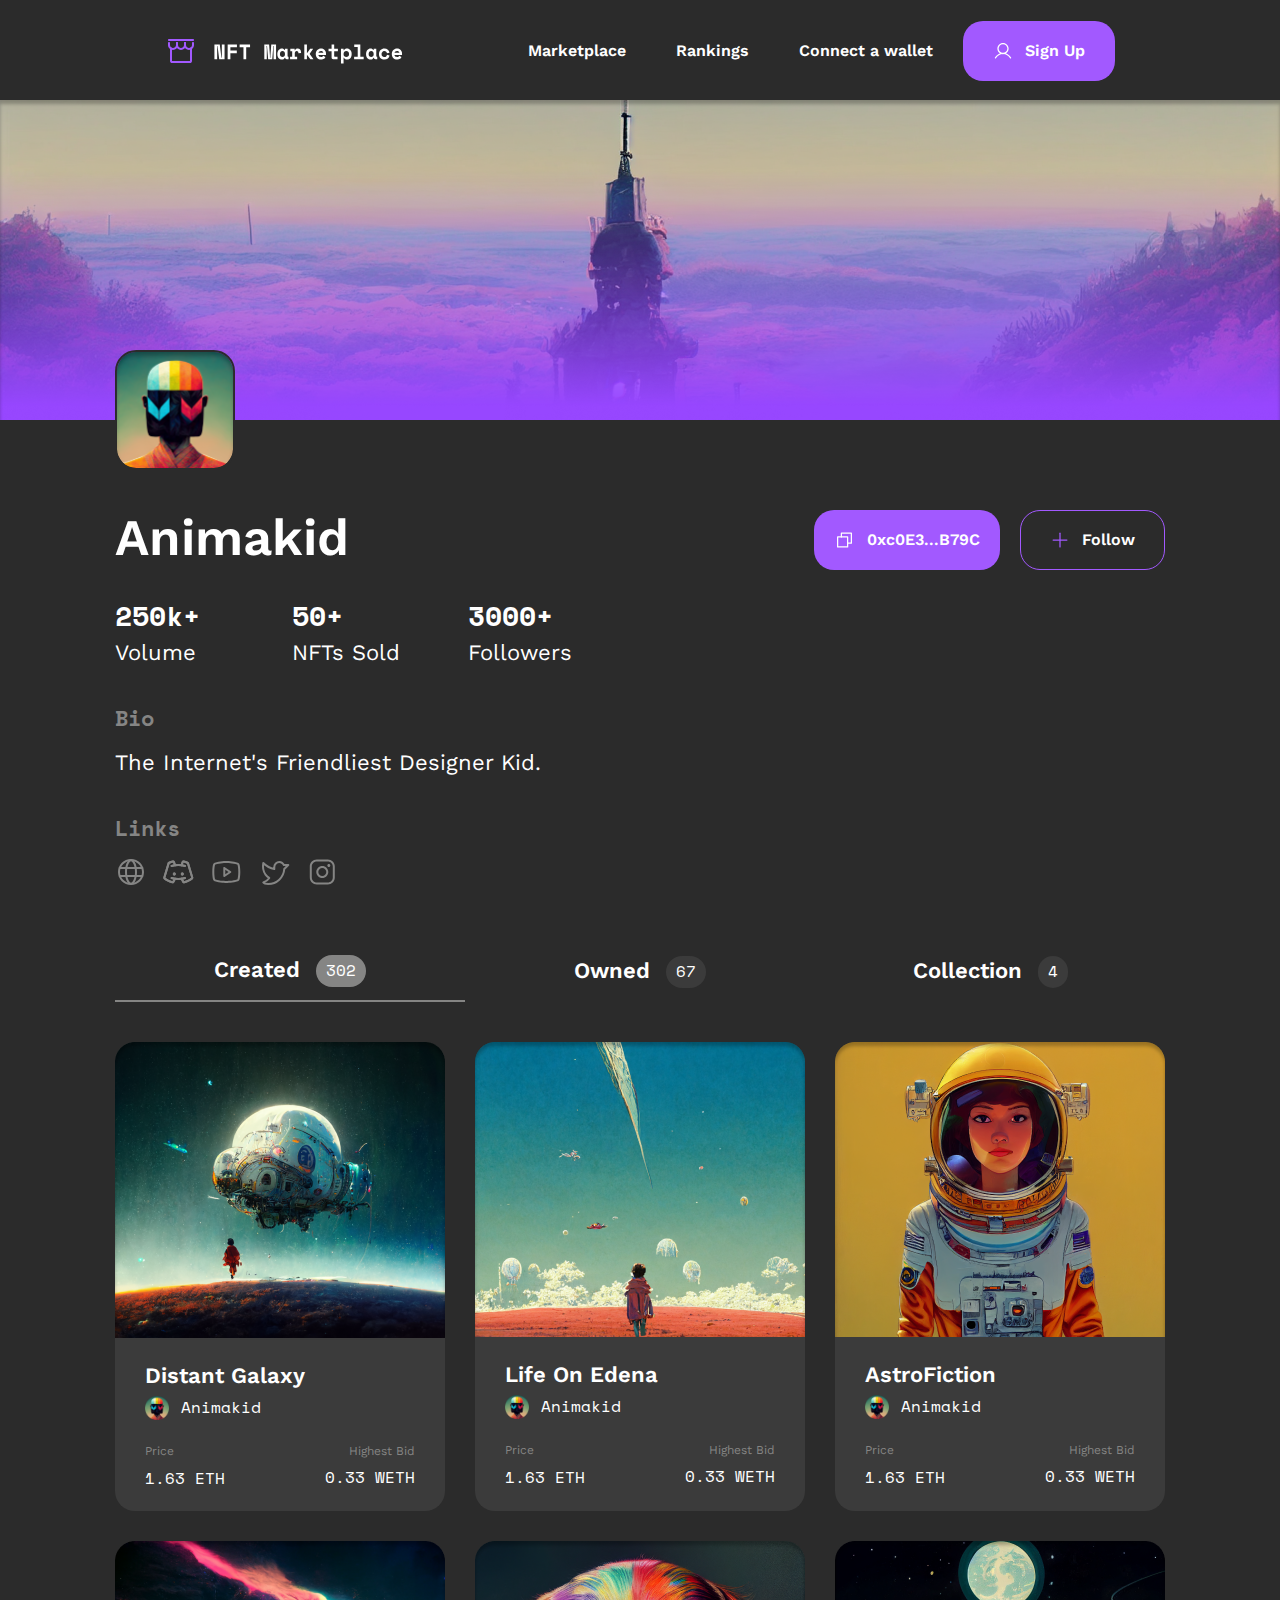
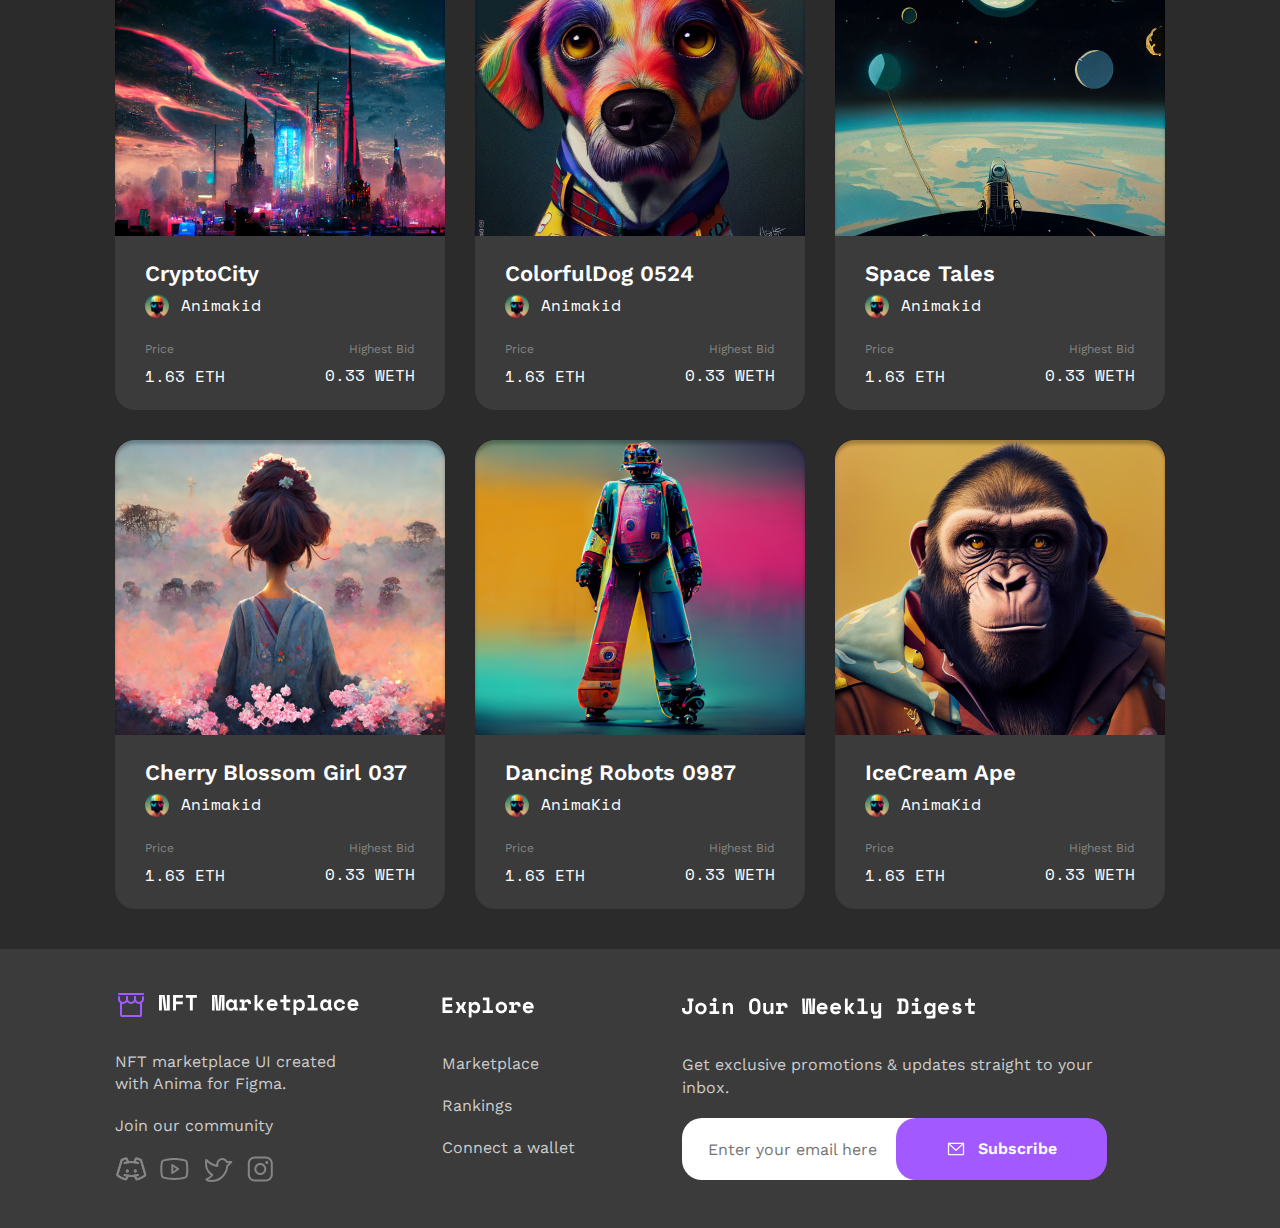
==== commit 0d49f17e: "update responsive" ====
--- a/artist.html
+++ b/artist.html
@@ -14,498 +14,512 @@
     <title>Document</title>
   </head>
   <body>
-    <header class="navbar">
-      <div class="container navbar_container">
-        <div class="navbar_left">
-          <img
-            src="./assests/icons/navbar_logo.svg"
-            class="navbar_logo"
-            alt="Navbar Logo"
-          />
-          <img
-            src="./assests/icons/navbar_logo_words.svg"
-            alt="Navbar Logo Words"
-            class="navbar_logo_words"
-          />
-        </div>
-        <div class="navbar_right">
-          <a href="./marketplace.html">Marketplace</a>
-          <a href="./rankings.html">Rankings</a>
-          <a href="#">Connect a wallet</a>
-          <button class="filled_button" id="registerButton">
+    <div class="root">
+      <header class="navbar">
+        <div class="container navbar_container">
+          <div class="navbar_left">
             <img
-              src="./assests/icons/navbar_button_icon.svg"
-              alt="Navbar Button Icon"
+              src="./assests/icons/navbar_logo.svg"
+              class="navbar_logo"
+              alt="Navbar Logo"
             />
-            Sign Up
-          </button>
-          <img
-            src="./assests/icons/hamburger_menu.svg"
-            alt="Hamburger Menu"
-            id="hamburgerMenu"
-          />
-        </div>
-        <div class="sidebar">
-          <div class="link_sidebar">
             <img
-              src="./assests/icons/sidebar_icons/delete.svg"
-              alt="Delete"
-              id="deleteImage"
+              src="./assests/icons/navbar_logo_words.svg"
+              alt="Navbar Logo Words"
+              class="navbar_logo_words"
             />
-            <a href="./marketplace.html">
-              <img
-                src="./assests/icons/sidebar_icons/marketplace.svg"
-                alt="Sidebar icon"
-              />
-              <span>Marketplace</span></a
-            >
-            <a href="./rankings.html">
-              <img
-                src="./assests/icons/sidebar_icons/rankings.svg"
-                alt="Sidebar icon"
-              />
-              <span>Rankings</span></a
-            >
-            <a href="#">
-              <img
-                src="./assests/icons/sidebar_icons/wallet.svg"
-                alt="Sidebar icon"
-              />
-              <span>Connect a wallet</span></a
-            >
-            <img
-              class="lastimage"
-              src="./assests/icons/sidebar_icons/button.svg"
-              alt="Button icon"
-              id="registerPageImage"
-            />
-            <button class="filled_button" id="registerButtonSidebar">
+          </div>
+          <div class="navbar_right">
+            <a href="./marketplace.html">Marketplace</a>
+            <a href="./rankings.html">Rankings</a>
+            <a href="#">Connect a wallet</a>
+            <button class="filled_button" id="registerButton">
               <img
                 src="./assests/icons/navbar_button_icon.svg"
                 alt="Navbar Button Icon"
               />
               Sign Up
             </button>
+            <img
+              src="./assests/icons/hamburger_menu.svg"
+              alt="Hamburger Menu"
+              id="hamburgerMenu"
+            />
+          </div>
+          <div class="sidebar">
+            <div class="link_sidebar">
+              <img
+                src="./assests/icons/sidebar_icons/delete.svg"
+                alt="Delete"
+                id="deleteImage"
+              />
+              <a href="./marketplace.html">
+                <img
+                  src="./assests/icons/sidebar_icons/marketplace.svg"
+                  alt="Sidebar icon"
+                />
+                <span>Marketplace</span></a
+              >
+              <a href="./rankings.html">
+                <img
+                  src="./assests/icons/sidebar_icons/rankings.svg"
+                  alt="Sidebar icon"
+                />
+                <span>Rankings</span></a
+              >
+              <a href="#">
+                <img
+                  src="./assests/icons/sidebar_icons/wallet.svg"
+                  alt="Sidebar icon"
+                />
+                <span>Connect a wallet</span></a
+              >
+              <img
+                class="lastimage"
+                src="./assests/icons/sidebar_icons/button.svg"
+                alt="Button icon"
+                id="registerPageImage"
+              />
+              <button class="filled_button" id="registerButtonSidebar">
+                <img
+                  src="./assests/icons/navbar_button_icon.svg"
+                  alt="Navbar Button Icon"
+                />
+                Sign Up
+              </button>
+            </div>
           </div>
         </div>
-      </div>
-    </header>
-    <section class="topbar">
-      <div class="top_container">
-        <img src="./assests/images/artist_main.png" alt="Main Image" />
-        <div class="absolute_image">
-          <img
-            src="./assests/icons/artist_icons/topbar_icon.svg"
-            alt="Absolute Image"
-          />
+      </header>
+      <section class="topbar">
+        <div class="top_container">
+          <img src="./assests/images/artist_main.png" alt="Main Image" />
+          <div class="absolute_image">
+            <img
+              src="./assests/icons/artist_icons/topbar_icon.svg"
+              alt="Absolute Image"
+            />
+          </div>
         </div>
-      </div>
-    </section>
-    <section class="animakid">
-      <div class="container animakid_container">
-        <div class="animakid_top">
-          <h2>Animakid</h2>
-          <div class="buttons">
-            <button class="button_left filled_button">
-              <img
-                src="./assests/icons/artist_icons/button_left.svg"
-                alt="Button Icon"
-              />
-              0xc0E3...B79C
-            </button>
-            <button class="button_right empty_button">
-              <img
-                src="./assests/icons/artist_icons/button_right.svg"
-                alt="Button Icon"
-              />
-              Follow
-            </button>
+      </section>
+      <section class="animakid">
+        <div class="container animakid_container">
+          <div class="animakid_top">
+            <h2>Animakid</h2>
+            <div class="buttons">
+              <button class="button_left filled_button">
+                <img
+                  src="./assests/icons/artist_icons/button_left.svg"
+                  alt="Button Icon"
+                />
+                0xc0E3...B79C
+              </button>
+              <button class="button_right empty_button">
+                <img
+                  src="./assests/icons/artist_icons/button_right.svg"
+                  alt="Button Icon"
+                />
+                Follow
+              </button>
+            </div>
+          </div>
+          <div class="animakid_ratings">
+            <div class="rating">
+              <h4>250k+</h4>
+              <p>Volume</p>
+            </div>
+            <div class="rating">
+              <h4>50+</h4>
+              <p>NFTs Sold</p>
+            </div>
+            <div class="rating">
+              <h4>3000+</h4>
+              <p>Followers</p>
+            </div>
+          </div>
+          <div class="animakid_bio">
+            <h5>Bio</h5>
+            <p>The internet's friendliest designer kid.</p>
+          </div>
+          <div class="animakid_links">
+            <h5>Links</h5>
+            <div class="links">
+              <a href="#" target="_blank">
+                <img src="./assests/icons/footer_icons/world.svg" alt="Links" />
+              </a>
+              <a href="#" target="_blank">
+                <img src="./assests/icons/footer_icons/game.svg" alt="Links" />
+              </a>
+              <a href="#" target="_blank">
+                <img
+                  src="./assests/icons/footer_icons/youtube.svg"
+                  alt="Links"
+                />
+              </a>
+              <a href="#" target="_blank">
+                <img
+                  src="./assests/icons/footer_icons/twitter.svg"
+                  alt="Links"
+                />
+              </a>
+              <a href="#" target="_blank">
+                <img
+                  src="./assests/icons/footer_icons/instagram.svg"
+                  alt="Links"
+                />
+              </a>
+            </div>
           </div>
         </div>
-        <div class="animakid_ratings">
-          <div class="rating">
-            <h4>250k+</h4>
-            <p>Volume</p>
-          </div>
-          <div class="rating">
-            <h4>50+</h4>
-            <p>NFTs Sold</p>
-          </div>
-          <div class="rating">
-            <h4>3000+</h4>
-            <p>Followers</p>
+      </section>
+      <div class="border_top"></div>
+      <section class="choice_artist">
+        <div class="container choice_artist_container">
+          <div class="common" style="border-bottom: 2px solid #858584">
+            <h5>Created</h5>
+            <div class="circle">
+              <span>302</span>
+            </div>
+          </div>
+          <div class="common">
+            <h5>Owned</h5>
+            <div class="circle middle">
+              <span>67</span>
+            </div>
+          </div>
+          <div class="common">
+            <h5>Collection</h5>
+            <div class="circle mini">
+              <span>4</span>
+            </div>
           </div>
         </div>
-        <div class="animakid_bio">
-          <h5>Bio</h5>
-          <p>The internet's friendliest designer kid.</p>
+      </section>
+      <section class="cards">
+        <div class="container cards_container">
+          <div class="card">
+            <div class="discover_top">
+              <img
+                src="./assests/images/discover/galaxy.png"
+                alt="Discover First Image"
+              />
+            </div>
+            <div class="discover_bottom">
+              <h5>Distant Galaxy</h5>
+              <div class="discover_footer">
+                <img
+                  src="./assests/images/avatars/Avatar14.png"
+                  alt="Discover Footer"
+                />
+                <p>Animakid</p>
+              </div>
+              <div class="discover_info">
+                <div class="left_info">
+                  <p>Price</p>
+                  <p>1.63 ETH</p>
+                </div>
+                <div class="right_info">
+                  <p>Highest Bid</p>
+                  <p>0.33 wETH</p>
+                </div>
+              </div>
+            </div>
+          </div>
+          <div class="card">
+            <div class="discover_top">
+              <img
+                src="./assests/images/animakid/weather.png"
+                alt="Discover First Image"
+              />
+            </div>
+            <div class="discover_bottom">
+              <h5>Life On Edena</h5>
+              <div class="discover_footer">
+                <img
+                  src="./assests/images/avatars/Avatar14.png"
+                  alt="Discover Footer"
+                />
+                <p>Animakid</p>
+              </div>
+              <div class="discover_info">
+                <div class="left_info">
+                  <p>Price</p>
+                  <p>1.63 ETH</p>
+                </div>
+                <div class="right_info">
+                  <p>Highest Bid</p>
+                  <p>0.33 wETH</p>
+                </div>
+              </div>
+            </div>
+          </div>
+          <div class="card">
+            <div class="discover_top">
+              <img
+                src="./assests/images/animakid/astronot.png"
+                alt="Discover First Image"
+              />
+            </div>
+            <div class="discover_bottom">
+              <h5>AstroFiction</h5>
+              <div class="discover_footer">
+                <img
+                  src="./assests/images/avatars/Avatar14.png"
+                  alt="Discover Footer"
+                />
+                <p>Animakid</p>
+              </div>
+              <div class="discover_info">
+                <div class="left_info">
+                  <p>Price</p>
+                  <p>1.63 ETH</p>
+                </div>
+                <div class="right_info">
+                  <p>Highest Bid</p>
+                  <p>0.33 wETH</p>
+                </div>
+              </div>
+            </div>
+          </div>
+          <div class="card hidden">
+            <div class="discover_top">
+              <img
+                src="./assests/images/animakid/city.png"
+                alt="Discover First Image"
+              />
+            </div>
+            <div class="discover_bottom">
+              <h5>CryptoCity</h5>
+              <div class="discover_footer">
+                <img
+                  src="./assests/images/avatars/Avatar14.png"
+                  alt="Discover Footer"
+                />
+                <p>Animakid</p>
+              </div>
+              <div class="discover_info">
+                <div class="left_info">
+                  <p>Price</p>
+                  <p>1.63 ETH</p>
+                </div>
+                <div class="right_info">
+                  <p>Highest Bid</p>
+                  <p>0.33 wETH</p>
+                </div>
+              </div>
+            </div>
+          </div>
+          <div class="card hidden">
+            <div class="discover_top">
+              <img
+                src="./assests/images/animakid/dog.png"
+                alt="Discover First Image"
+              />
+            </div>
+            <div class="discover_bottom">
+              <h5>ColorfulDog 0524</h5>
+              <div class="discover_footer">
+                <img
+                  src="./assests/images/avatars/Avatar14.png"
+                  alt="Discover Footer"
+                />
+                <p>Animakid</p>
+              </div>
+              <div class="discover_info">
+                <div class="left_info">
+                  <p>Price</p>
+                  <p>1.63 ETH</p>
+                </div>
+                <div class="right_info">
+                  <p>Highest Bid</p>
+                  <p>0.33 wETH</p>
+                </div>
+              </div>
+            </div>
+          </div>
+          <div class="card hidden">
+            <div class="discover_top">
+              <img
+                src="./assests/images/animakid/galaxy.png"
+                alt="Discover First Image"
+              />
+            </div>
+            <div class="discover_bottom">
+              <h5>Space Tales</h5>
+              <div class="discover_footer">
+                <img
+                  src="./assests/images/avatars/Avatar14.png"
+                  alt="Discover Footer"
+                />
+                <p>Animakid</p>
+              </div>
+              <div class="discover_info">
+                <div class="left_info">
+                  <p>Price</p>
+                  <p>1.63 ETH</p>
+                </div>
+                <div class="right_info">
+                  <p>Highest Bid</p>
+                  <p>0.33 wETH</p>
+                </div>
+              </div>
+            </div>
+          </div>
+          <div class="card hidden hide">
+            <div class="discover_top">
+              <img
+                src="./assests/images/animakid/girl.png"
+                alt="Discover First Image"
+              />
+            </div>
+            <div class="discover_bottom">
+              <h5>Cherry Blossom Girl 037</h5>
+              <div class="discover_footer">
+                <img
+                  src="./assests/images/avatars/Avatar14.png"
+                  alt="Discover Footer"
+                />
+                <p>Animakid</p>
+              </div>
+              <div class="discover_info">
+                <div class="left_info">
+                  <p>Price</p>
+                  <p>1.63 ETH</p>
+                </div>
+                <div class="right_info">
+                  <p>Highest Bid</p>
+                  <p>0.33 wETH</p>
+                </div>
+              </div>
+            </div>
+          </div>
+          <div class="card hide">
+            <div class="discover_top">
+              <img
+                src="./assests/images/animakid/robot.png"
+                alt="Discover First Image"
+              />
+            </div>
+            <div class="discover_bottom">
+              <h5>Dancing Robots 0987</h5>
+              <div class="discover_footer">
+                <img
+                  src="./assests/images/avatars/Avatar14.png"
+                  alt="Discover Footer"
+                />
+                <p>AnimaKid</p>
+              </div>
+              <div class="discover_info">
+                <div class="left_info">
+                  <p>Price</p>
+                  <p>1.63 ETH</p>
+                </div>
+                <div class="right_info">
+                  <p>Highest Bid</p>
+                  <p>0.33 wETH</p>
+                </div>
+              </div>
+            </div>
+          </div>
+          <div class="card hide">
+            <div class="discover_top">
+              <img
+                src="./assests/images/animakid/monkey.png"
+                alt="Discover First Image"
+              />
+            </div>
+            <div class="discover_bottom">
+              <h5>IceCream Ape</h5>
+              <div class="discover_footer">
+                <img
+                  src="./assests/images/avatars/Avatar14.png"
+                  alt="Discover Footer"
+                />
+                <p>AnimaKid</p>
+              </div>
+              <div class="discover_info">
+                <div class="left_info">
+                  <p>Price</p>
+                  <p>1.63 ETH</p>
+                </div>
+                <div class="right_info">
+                  <p>Highest Bid</p>
+                  <p>0.33 wETH</p>
+                </div>
+              </div>
+            </div>
+          </div>
         </div>
-        <div class="animakid_links">
-          <h5>Links</h5>
-          <div class="links">
-            <a href="#" target="_blank">
-              <img src="./assests/icons/footer_icons/world.svg" alt="Links" />
-            </a>
-            <a href="#" target="_blank">
-              <img src="./assests/icons/footer_icons/game.svg" alt="Links" />
-            </a>
-            <a href="#" target="_blank">
-              <img src="./assests/icons/footer_icons/youtube.svg" alt="Links" />
-            </a>
-            <a href="#" target="_blank">
-              <img src="./assests/icons/footer_icons/twitter.svg" alt="Links" />
-            </a>
-            <a href="#" target="_blank">
-              <img
-                src="./assests/icons/footer_icons/instagram.svg"
-                alt="Links"
-              />
-            </a>
+      </section>
+      <footer>
+        <div class="container footer_container">
+          <div class="footer_left">
+            <div class="top">
+              <img src="./assests/icons/navbar_logo.svg" alt="Footer Logo" />
+              <img
+                src="./assests/icons/navbar_logo_words.svg"
+                alt="Footer Logo"
+              />
+            </div>
+            <p>NFT marketplace UI created with Anima for Figma.</p>
+            <p style="margin-bottom: 15px">Join our community</p>
+            <div class="social_media">
+              <a href="#" target="_blank">
+                <img src="./assests/icons/footer_icons/game.svg" alt="Footer" />
+              </a>
+              <a href="#" target="_blank">
+                <img
+                  src="./assests/icons/footer_icons/youtube.svg"
+                  alt="Footer"
+                />
+              </a>
+              <a href="#" target="_blank">
+                <img
+                  src="./assests/icons/footer_icons/twitter.svg"
+                  alt="Footer"
+                />
+              </a>
+              <a href="#" target="_blank">
+                <img
+                  src="./assests/icons/footer_icons/instagram.svg"
+                  alt="Footer"
+                />
+              </a>
+            </div>
+          </div>
+          <div class="footer_middle">
+            <img
+              src="./assests/icons/footer_icons/footer_word_icon.svg"
+              alt="Footer"
+            />
+            <a href="./marketplace.html">Marketplace</a>
+            <a href="./rankings.html">Rankings</a>
+            <a href="#">Connect a wallet</a>
+          </div>
+          <div class="footer_right">
+            <img
+              src="./assests/icons/footer_icons/footer_word_last_icon.svg"
+              alt="Footer"
+            />
+            <p>Get exclusive promotions & updates straight to your inbox.</p>
+            <div class="inputs">
+              <input
+                type="text"
+                placeholder="Enter your email here"
+                id="inputFooter"
+              />
+              <button class="filled_button" id="buttonFooter">
+                <img src="./assests/icons/join_button.svg" alt="Button Image" />
+                Subscribe
+              </button>
+            </div>
           </div>
         </div>
-      </div>
-    </section>
-    <div class="border_top"></div>
-    <section class="choice_artist">
-      <div class="container choice_artist_container">
-        <div class="common" style="border-bottom: 2px solid #858584">
-          <h5>Created</h5>
-          <div class="circle">
-            <span>302</span>
-          </div>
-        </div>
-        <div class="common">
-          <h5>Owned</h5>
-          <div class="circle middle">
-            <span>67</span>
-          </div>
-        </div>
-        <div class="common">
-          <h5>Collection</h5>
-          <div class="circle mini">
-            <span>4</span>
-          </div>
-        </div>
-      </div>
-    </section>
-    <section class="cards">
-      <div class="container cards_container">
-        <div class="card">
-          <div class="discover_top">
-            <img
-              src="./assests/images/discover/galaxy.png"
-              alt="Discover First Image"
-            />
-          </div>
-          <div class="discover_bottom">
-            <h5>Distant Galaxy</h5>
-            <div class="discover_footer">
-              <img
-                src="./assests/images/avatars/Avatar14.png"
-                alt="Discover Footer"
-              />
-              <p>Animakid</p>
-            </div>
-            <div class="discover_info">
-              <div class="left_info">
-                <p>Price</p>
-                <p>1.63 ETH</p>
-              </div>
-              <div class="right_info">
-                <p>Highest Bid</p>
-                <p>0.33 wETH</p>
-              </div>
-            </div>
-          </div>
-        </div>
-        <div class="card">
-          <div class="discover_top">
-            <img
-              src="./assests/images/animakid/weather.png"
-              alt="Discover First Image"
-            />
-          </div>
-          <div class="discover_bottom">
-            <h5>Life On Edena</h5>
-            <div class="discover_footer">
-              <img
-                src="./assests/images/avatars/Avatar14.png"
-                alt="Discover Footer"
-              />
-              <p>Animakid</p>
-            </div>
-            <div class="discover_info">
-              <div class="left_info">
-                <p>Price</p>
-                <p>1.63 ETH</p>
-              </div>
-              <div class="right_info">
-                <p>Highest Bid</p>
-                <p>0.33 wETH</p>
-              </div>
-            </div>
-          </div>
-        </div>
-        <div class="card">
-          <div class="discover_top">
-            <img
-              src="./assests/images/animakid/astronot.png"
-              alt="Discover First Image"
-            />
-          </div>
-          <div class="discover_bottom">
-            <h5>AstroFiction</h5>
-            <div class="discover_footer">
-              <img
-                src="./assests/images/avatars/Avatar14.png"
-                alt="Discover Footer"
-              />
-              <p>Animakid</p>
-            </div>
-            <div class="discover_info">
-              <div class="left_info">
-                <p>Price</p>
-                <p>1.63 ETH</p>
-              </div>
-              <div class="right_info">
-                <p>Highest Bid</p>
-                <p>0.33 wETH</p>
-              </div>
-            </div>
-          </div>
-        </div>
-        <div class="card hidden">
-          <div class="discover_top">
-            <img
-              src="./assests/images/animakid/city.png"
-              alt="Discover First Image"
-            />
-          </div>
-          <div class="discover_bottom">
-            <h5>CryptoCity</h5>
-            <div class="discover_footer">
-              <img
-                src="./assests/images/avatars/Avatar14.png"
-                alt="Discover Footer"
-              />
-              <p>Animakid</p>
-            </div>
-            <div class="discover_info">
-              <div class="left_info">
-                <p>Price</p>
-                <p>1.63 ETH</p>
-              </div>
-              <div class="right_info">
-                <p>Highest Bid</p>
-                <p>0.33 wETH</p>
-              </div>
-            </div>
-          </div>
-        </div>
-        <div class="card hidden">
-          <div class="discover_top">
-            <img
-              src="./assests/images/animakid/dog.png"
-              alt="Discover First Image"
-            />
-          </div>
-          <div class="discover_bottom">
-            <h5>ColorfulDog 0524</h5>
-            <div class="discover_footer">
-              <img
-                src="./assests/images/avatars/Avatar14.png"
-                alt="Discover Footer"
-              />
-              <p>Animakid</p>
-            </div>
-            <div class="discover_info">
-              <div class="left_info">
-                <p>Price</p>
-                <p>1.63 ETH</p>
-              </div>
-              <div class="right_info">
-                <p>Highest Bid</p>
-                <p>0.33 wETH</p>
-              </div>
-            </div>
-          </div>
-        </div>
-        <div class="card hidden">
-          <div class="discover_top">
-            <img
-              src="./assests/images/animakid/galaxy.png"
-              alt="Discover First Image"
-            />
-          </div>
-          <div class="discover_bottom">
-            <h5>Space Tales</h5>
-            <div class="discover_footer">
-              <img
-                src="./assests/images/avatars/Avatar14.png"
-                alt="Discover Footer"
-              />
-              <p>Animakid</p>
-            </div>
-            <div class="discover_info">
-              <div class="left_info">
-                <p>Price</p>
-                <p>1.63 ETH</p>
-              </div>
-              <div class="right_info">
-                <p>Highest Bid</p>
-                <p>0.33 wETH</p>
-              </div>
-            </div>
-          </div>
-        </div>
-        <div class="card hidden hide">
-          <div class="discover_top">
-            <img
-              src="./assests/images/animakid/girl.png"
-              alt="Discover First Image"
-            />
-          </div>
-          <div class="discover_bottom">
-            <h5>Cherry Blossom Girl 037</h5>
-            <div class="discover_footer">
-              <img
-                src="./assests/images/avatars/Avatar14.png"
-                alt="Discover Footer"
-              />
-              <p>Animakid</p>
-            </div>
-            <div class="discover_info">
-              <div class="left_info">
-                <p>Price</p>
-                <p>1.63 ETH</p>
-              </div>
-              <div class="right_info">
-                <p>Highest Bid</p>
-                <p>0.33 wETH</p>
-              </div>
-            </div>
-          </div>
-        </div>
-        <div class="card hide">
-          <div class="discover_top">
-            <img
-              src="./assests/images/animakid/robot.png"
-              alt="Discover First Image"
-            />
-          </div>
-          <div class="discover_bottom">
-            <h5>Dancing Robots 0987</h5>
-            <div class="discover_footer">
-              <img
-                src="./assests/images/avatars/Avatar14.png"
-                alt="Discover Footer"
-              />
-              <p>AnimaKid</p>
-            </div>
-            <div class="discover_info">
-              <div class="left_info">
-                <p>Price</p>
-                <p>1.63 ETH</p>
-              </div>
-              <div class="right_info">
-                <p>Highest Bid</p>
-                <p>0.33 wETH</p>
-              </div>
-            </div>
-          </div>
-        </div>
-        <div class="card hide">
-          <div class="discover_top">
-            <img
-              src="./assests/images/animakid/monkey.png"
-              alt="Discover First Image"
-            />
-          </div>
-          <div class="discover_bottom">
-            <h5>IceCream Ape</h5>
-            <div class="discover_footer">
-              <img
-                src="./assests/images/avatars/Avatar14.png"
-                alt="Discover Footer"
-              />
-              <p>AnimaKid</p>
-            </div>
-            <div class="discover_info">
-              <div class="left_info">
-                <p>Price</p>
-                <p>1.63 ETH</p>
-              </div>
-              <div class="right_info">
-                <p>Highest Bid</p>
-                <p>0.33 wETH</p>
-              </div>
-            </div>
-          </div>
-        </div>
-      </div>
-    </section>
-    <footer>
-      <div class="container footer_container">
-        <div class="footer_left">
-          <div class="top">
-            <img src="./assests/icons/navbar_logo.svg" alt="Footer Logo" />
-            <img
-              src="./assests/icons/navbar_logo_words.svg"
-              alt="Footer Logo"
-            />
-          </div>
-          <p>NFT marketplace UI created with Anima for Figma.</p>
-          <p style="margin-bottom: 15px">Join our community</p>
-          <div class="social_media">
-            <a href="#" target="_blank">
-              <img src="./assests/icons/footer_icons/game.svg" alt="Footer" />
-            </a>
-            <a href="#" target="_blank">
-              <img
-                src="./assests/icons/footer_icons/youtube.svg"
-                alt="Footer"
-              />
-            </a>
-            <a href="#" target="_blank">
-              <img
-                src="./assests/icons/footer_icons/twitter.svg"
-                alt="Footer"
-              />
-            </a>
-            <a href="#" target="_blank">
-              <img
-                src="./assests/icons/footer_icons/instagram.svg"
-                alt="Footer"
-              />
-            </a>
-          </div>
-        </div>
-        <div class="footer_middle">
-          <img
-            src="./assests/icons/footer_icons/footer_word_icon.svg"
-            alt="Footer"
-          />
-          <a href="./marketplace.html">Marketplace</a>
-          <a href="./rankings.html">Rankings</a>
-          <a href="#">Connect a wallet</a>
-        </div>
-        <div class="footer_right">
-          <img
-            src="./assests/icons/footer_icons/footer_word_last_icon.svg"
-            alt="Footer"
-          />
-          <p>Get exclusive promotions & updates straight to your inbox.</p>
-          <div class="inputs">
-            <input type="text" placeholder="Enter your email here" />
-            <button class="filled_button">
-              <img src="./assests/icons/join_button.svg" alt="Button Image" />
-              Subscribe
-            </button>
-          </div>
-        </div>
-      </div>
-    </footer>
+      </footer>
+    </div>
     <div class="toastContainer"></div>
-    <script src="./index.js"></script>
+    <script src="./sidebar.js"></script>
+    <script src="./footer.js"></script>
+    <script src="./artist.js"></script>
   </body>
 </html>
--- a/css/style.css
+++ b/css/style.css
@@ -233,11 +233,11 @@
   width: 100%;
   height: 100px;
   background-color: #2b2b2b;
+  margin: auto;
 }
 .navbar .container {
-  width: 1280px;
+  width: 1050px;
   margin: auto;
-  position: relative;
 }
 .navbar .navbar_container {
   display: -webkit-box;
@@ -318,21 +318,22 @@
   position: absolute;
   -webkit-transition: 0.5s;
   transition: 0.5s;
+  z-index: 15;
 }
 .sidebar .link_sidebar {
   display: none;
 }
 
-@media screen and (max-width: 1280px) {
+@media screen and (max-width: 1050px) {
   .sidebar {
     width: 0px;
     display: -webkit-box;
     display: -ms-flexbox;
     display: flex;
     background-color: #3b3b3b;
-    position: absolute;
+    position: fixed;
     top: 0px;
-    right: 50px;
+    right: 0px;
     height: 100vh;
     padding-top: 0.5rem;
     overflow-x: hidden;
@@ -410,21 +411,21 @@
     z-index: 10;
   }
 }
-@media screen and (max-width: 834px) {
+@media screen and (max-width: 690px) {
   .sidebar {
     width: 0px;
     display: -webkit-box;
     display: -ms-flexbox;
     display: flex;
     background-color: #3b3b3b;
-    position: absolute;
+    position: fixed;
     top: 0px;
-    right: 10px;
+    right: 0;
     height: 100vh;
     padding-top: 0.5rem;
     overflow-x: hidden;
     overflow-y: auto;
-    z-index: 1;
+    z-index: 15;
   }
   .sidebar .link_sidebar {
     display: -webkit-box;
@@ -476,6 +477,7 @@
     font-size: 23px;
     font-weight: 500;
     line-height: 120%;
+    margin-left: 3px;
   }
   .sidebar .link_sidebar .lastimage {
     display: block;
@@ -488,15 +490,15 @@
     display: none;
   }
   .visible {
-    width: 50px;
-  }
-}
-@media screen and (max-width: 1280px) {
+    width: 52px;
+  }
+}
+@media screen and (max-width: 1050px) {
   .navbar {
     height: 54px;
   }
   .navbar .container {
-    width: 834px;
+    width: 100%;
     margin: auto;
   }
   .navbar .navbar_container {
@@ -526,7 +528,7 @@
     display: initial;
   }
 }
-@media screen and (max-width: 834px) {
+@media screen and (max-width: 690px) {
   .navbar .container {
     width: 375px;
     margin: auto;
@@ -540,7 +542,6 @@
   background-color: #3b3b3b;
 }
 footer .container {
-  width: 1280px;
   margin: auto;
   background-color: #3b3b3b;
 }
@@ -553,8 +554,8 @@
   -webkit-box-align: center;
       -ms-flex-align: center;
           align-items: center;
-  width: 1049.41px;
   background-color: #3b3b3b;
+  margin: auto;
 }
 footer .footer_container .footer_left {
   display: -webkit-box;
@@ -715,7 +716,7 @@
   transition: 0.3s ease-in;
 }
 
-@media screen and (max-width: 1280px) {
+@media screen and (max-width: 1050px) {
   footer .container {
     width: 690px;
     margin: auto;
@@ -728,7 +729,6 @@
     -webkit-box-pack: center;
         -ms-flex-pack: center;
             justify-content: center;
-    width: 834px;
   }
   footer .footer_container .footer_left {
     margin-bottom: 30px;
@@ -748,7 +748,7 @@
     margin-bottom: 30px;
   }
 }
-@media screen and (max-width: 834px) {
+@media screen and (max-width: 690px) {
   footer .container {
     width: 315px;
     margin: auto;
@@ -761,7 +761,6 @@
     -webkit-box-pack: center;
         -ms-flex-pack: center;
             justify-content: center;
-    width: 315px;
   }
   footer .footer_container .footer_left {
     margin-bottom: 30px;
@@ -831,6 +830,19 @@
   margin: auto;
 }
 
+.root {
+  display: -webkit-box;
+  display: -ms-flexbox;
+  display: flex;
+  -webkit-box-orient: vertical;
+  -webkit-box-direction: normal;
+      -ms-flex-direction: column;
+          flex-direction: column;
+  -webkit-box-align: center;
+      -ms-flex-align: center;
+          align-items: center;
+}
+
 .info {
   width: 100%;
   background-color: #2b2b2b;
@@ -966,7 +978,7 @@
   background-color: #2b2b2b;
 }
 
-@media screen and (max-width: 1280px) {
+@media screen and (max-width: 1050px) {
   .container {
     width: 690px;
   }
@@ -1024,7 +1036,7 @@
     margin-left: 12px;
   }
 }
-@media screen and (max-width: 834px) {
+@media screen and (max-width: 690px) {
   .container {
     width: 315px;
   }
@@ -1334,7 +1346,7 @@
   line-height: 140%;
 }
 
-@media screen and (max-width: 1280px) {
+@media screen and (max-width: 1050px) {
   .collection .collection_container {
     padding-top: 40px;
     padding-bottom: 40px;
@@ -1365,7 +1377,7 @@
     display: none;
   }
 }
-@media screen and (max-width: 834px) {
+@media screen and (max-width: 690px) {
   .collection .collection_container .cards .card > img {
     width: 315px;
     height: 315px;
@@ -1555,7 +1567,7 @@
   display: none;
 }
 
-@media screen and (max-width: 1280px) {
+@media screen and (max-width: 1050px) {
   .creators .creators_container {
     padding-top: 40px;
     padding-bottom: 40px;
@@ -1732,7 +1744,7 @@
     color: #858584;
   }
 }
-@media screen and (max-width: 834px) {
+@media screen and (max-width: 690px) {
   .creators .creators_container .left_right .creators_left {
     width: 315px;
     height: 93px;
@@ -1907,7 +1919,7 @@
   color: #fff;
 }
 
-@media screen and (max-width: 1280px) {
+@media screen and (max-width: 1050px) {
   .categories .categories_container {
     padding-top: 40px;
     padding-bottom: 40px;
@@ -1949,7 +1961,7 @@
     height: 209px;
   }
 }
-@media screen and (max-width: 834px) {
+@media screen and (max-width: 690px) {
   .categories .categories_container > h3 {
     font-size: 28px;
     line-height: 140%;
@@ -2158,7 +2170,7 @@
   display: none;
 }
 
-@media screen and (max-width: 1280px) {
+@media screen and (max-width: 1050px) {
   .discover .discover_container {
     padding-top: 40px;
   }
@@ -2188,7 +2200,7 @@
     display: none;
   }
 }
-@media screen and (max-width: 834px) {
+@media screen and (max-width: 690px) {
   .discover .discover_container {
     padding-bottom: 60px;
   }
@@ -2289,16 +2301,15 @@
   background-size: cover;
   background-position: center;
   background-repeat: no-repeat;
-  max-width: 1280px;
+  width: 100%;
   height: 639px;
   margin: auto;
-  z-index: -1;
 }
 .mushroom .mushroom_container {
   display: none;
 }
 
-@media screen and (max-width: 1280px) {
+@media screen and (max-width: 1050px) {
   .mushroom::before {
     content: "";
     width: 100%;
@@ -2308,7 +2319,6 @@
     position: absolute;
     top: 0;
     left: 0;
-    z-index: 1;
   }
   .mushroom {
     position: relative;
@@ -2387,6 +2397,8 @@
     width: 198px;
     height: 60px;
     background: #fff;
+    z-index: 90;
+    cursor: pointer;
     color: #a259ff;
   }
   .mushroom .mushroom_container .mushroom_right {
@@ -2485,7 +2497,7 @@
     display: none;
   }
 }
-@media screen and (max-width: 864px) {
+@media screen and (max-width: 690px) {
   .mushroom::before {
     content: "";
     width: 100%;
@@ -2709,7 +2721,7 @@
   color: #fff;
 }
 
-@media screen and (max-width: 1280px) {
+@media screen and (max-width: 1050px) {
   .work .work_container {
     padding-bottom: 40px;
     padding-top: 40px;
@@ -2740,7 +2752,7 @@
     font-size: 12px;
   }
 }
-@media screen and (max-width: 834px) {
+@media screen and (max-width: 690px) {
   .work .work_container .work_cards {
     width: 315px;
     display: -webkit-box;
@@ -2891,7 +2903,7 @@
   transition: opacity 0.3s ease-in-out;
 }
 
-@media screen and (max-width: 1280px) {
+@media screen and (max-width: 1050px) {
   .join .join_container {
     width: 690px;
   }
@@ -2953,7 +2965,7 @@
     margin-left: 0;
   }
 }
-@media screen and (max-width: 834px) {
+@media screen and (max-width: 690px) {
   .join .join_container {
     width: 315px;
     display: -webkit-box;
@@ -2979,12 +2991,11 @@
   width: 100%;
 }
 .register .container {
-  width: 1280px;
+  width: 1050px;
   margin: auto;
 }
 .register .register_container {
   margin: auto;
-  width: 1280px;
   height: 691px;
   display: -webkit-box;
   display: -ms-flexbox;
@@ -2995,7 +3006,7 @@
   margin-right: 60px;
 }
 .register .register_container .register_left .hidden {
-  width: 610px;
+  width: 100%;
   height: 691px;
 }
 .register .register_container .register_left .hide {
@@ -3073,16 +3084,15 @@
   height: 46px;
 }
 
-@media screen and (max-width: 1280px) {
+@media screen and (max-width: 1050px) {
   .register {
     width: 100%;
   }
   .register .container {
-    width: 834px;
+    width: 690px;
   }
   .register .register_container {
     margin: auto;
-    width: 834px;
     height: 615px;
     display: -webkit-box;
     display: -ms-flexbox;
@@ -3092,7 +3102,7 @@
     margin-right: 40px;
   }
   .register .register_container .register_left .hidden {
-    width: 397px;
+    width: 100%;
     height: 615px;
   }
   .register .register_container .register_right {
@@ -3107,7 +3117,6 @@
         -ms-flex-align: start;
             align-items: flex-start;
     padding: 50px 0px;
-    width: 397px;
   }
   .register .register_container .register_right > h2 {
     font-size: 38px;
@@ -3137,7 +3146,7 @@
     width: 325px;
   }
 }
-@media screen and (max-width: 834px) {
+@media screen and (max-width: 690px) {
   .register {
     width: 100%;
   }
@@ -3231,7 +3240,7 @@
           justify-content: flex-start;
 }
 
-@media screen and (max-width: 1280px) {
+@media screen and (max-width: 1050px) {
   .topbar {
     width: 100%;
     background-color: #2b2b2b;
@@ -3248,7 +3257,7 @@
     width: 690px;
   }
 }
-@media screen and (max-width: 834px) {
+@media screen and (max-width: 690px) {
   .topbar {
     width: 100%;
     background-color: #2b2b2b;
@@ -3392,7 +3401,7 @@
   margin-right: 10px;
 }
 
-@media screen and (max-width: 1280px) {
+@media screen and (max-width: 1050px) {
   .animakid .animakid_container {
     padding-top: 30px;
     padding-bottom: 30px;
@@ -3515,7 +3524,7 @@
     height: 24px;
   }
 }
-@media screen and (max-width: 834px) {
+@media screen and (max-width: 690px) {
   .animakid .animakid_container .animakid_top {
     display: -webkit-box;
     display: -ms-flexbox;
@@ -3648,12 +3657,12 @@
   margin: auto;
 }
 
-@media screen and (max-width: 1280px) {
+@media screen and (max-width: 1050px) {
   .border_top {
     max-width: 834px;
   }
 }
-@media screen and (max-width: 834px) {
+@media screen and (max-width: 690px) {
   .border_top {
     max-width: 375px;
   }
@@ -3758,9 +3767,8 @@
   border-radius: 20px;
 }
 
-@media screen and (max-width: 1280px) {
+@media screen and (max-width: 1050px) {
   .choice_artist .choice_artist_container {
-    width: 834px;
     display: -webkit-box;
     display: -ms-flexbox;
     display: flex;
@@ -3799,7 +3807,7 @@
     line-height: 110%;
   }
 }
-@media screen and (max-width: 834px) {
+@media screen and (max-width: 690px) {
   .choice_artist .choice_artist_container {
     width: 375px;
   }
@@ -3956,7 +3964,7 @@
   font-family: "Space Mono";
 }
 
-@media screen and (max-width: 1280px) {
+@media screen and (max-width: 1050px) {
   .cards .cards_container .card {
     width: 325px;
     height: 469px;
@@ -3965,7 +3973,7 @@
     display: none;
   }
 }
-@media screen and (max-width: 834px) {
+@media screen and (max-width: 690px) {
   .cards .cards_container {
     padding-top: 40px;
     padding-bottom: 40px;
@@ -4056,7 +4064,7 @@
   right: 15px;
 }
 
-@media screen and (max-width: 1280px) {
+@media screen and (max-width: 1050px) {
   .container {
     width: 690px;
   }
@@ -4081,7 +4089,7 @@
     z-index: 1;
   }
 }
-@media screen and (max-width: 834px) {
+@media screen and (max-width: 690px) {
   .container {
     width: 315px;
   }
@@ -4193,9 +4201,8 @@
   border-bottom: 2px solid #858584;
 }
 
-@media screen and (max-width: 1280px) {
+@media screen and (max-width: 1050px) {
   .choice .choice_container {
-    width: 834px;
     display: -webkit-box;
     display: -ms-flexbox;
     display: flex;
@@ -4210,7 +4217,7 @@
     font-size: 16px;
   }
 }
-@media screen and (max-width: 834px) {
+@media screen and (max-width: 690px) {
   .choice .choice_container {
     width: 375px;
   }
@@ -4245,8 +4252,8 @@
           flex-grow: 0;
 }
 .cards .cards_container .card:hover {
-  -webkit-transform: scale(0.95);
-          transform: scale(0.95);
+  -webkit-transform: scale(1);
+          transform: scale(1);
 }
 .cards .cards_container .card .discover_top {
   position: relative;
@@ -4384,7 +4391,7 @@
   font-family: "Space Mono";
 }
 
-@media screen and (max-width: 1280px) {
+@media screen and (max-width: 1050px) {
   .cards .cards_container .card {
     width: 325px;
     height: 469px;
@@ -4405,7 +4412,7 @@
     display: none;
   }
 }
-@media screen and (max-width: 834px) {
+@media screen and (max-width: 690px) {
   .cards .cards_container {
     padding-top: 40px;
     padding-bottom: 40px;
@@ -4495,7 +4502,7 @@
   text-transform: none;
 }
 
-@media screen and (max-width: 1280px) {
+@media screen and (max-width: 1050px) {
   .container {
     width: 690px;
   }
@@ -4512,7 +4519,7 @@
     line-height: 140%;
   }
 }
-@media screen and (max-width: 834px) {
+@media screen and (max-width: 690px) {
   .container {
     width: 315px;
   }
@@ -4574,9 +4581,8 @@
   border-bottom: 2px solid #858584;
 }
 
-@media screen and (max-width: 1280px) {
+@media screen and (max-width: 1050px) {
   .choice .choice_container {
-    width: 834px;
     display: -webkit-box;
     display: -ms-flexbox;
     display: flex;
@@ -4591,10 +4597,7 @@
     font-size: 16px;
   }
 }
-@media screen and (max-width: 834px) {
-  .choice .choice_container {
-    width: 375px;
-  }
+@media screen and (max-width: 690px) {
   .choice .choice_container .word {
     width: 78.75px;
   }
@@ -4606,6 +4609,9 @@
   }
   .choice .choice_container .word .hidden {
     display: none;
+  }
+  .choice .choice_container #allH {
+    margin-bottom: 0;
   }
 }
 .cards .cards_container {
@@ -4802,7 +4808,7 @@
   color: #fff;
 }
 
-@media screen and (max-width: 1280px) {
+@media screen and (max-width: 1050px) {
   .cards .cards_container table thead tr {
     width: 690px;
     height: 46px;
@@ -4873,7 +4879,7 @@
     width: 100px;
   }
 }
-@media screen and (max-width: 834px) {
+@media screen and (max-width: 690px) {
   .cards .cards_container table thead tr {
     width: 315px;
     height: 46px;
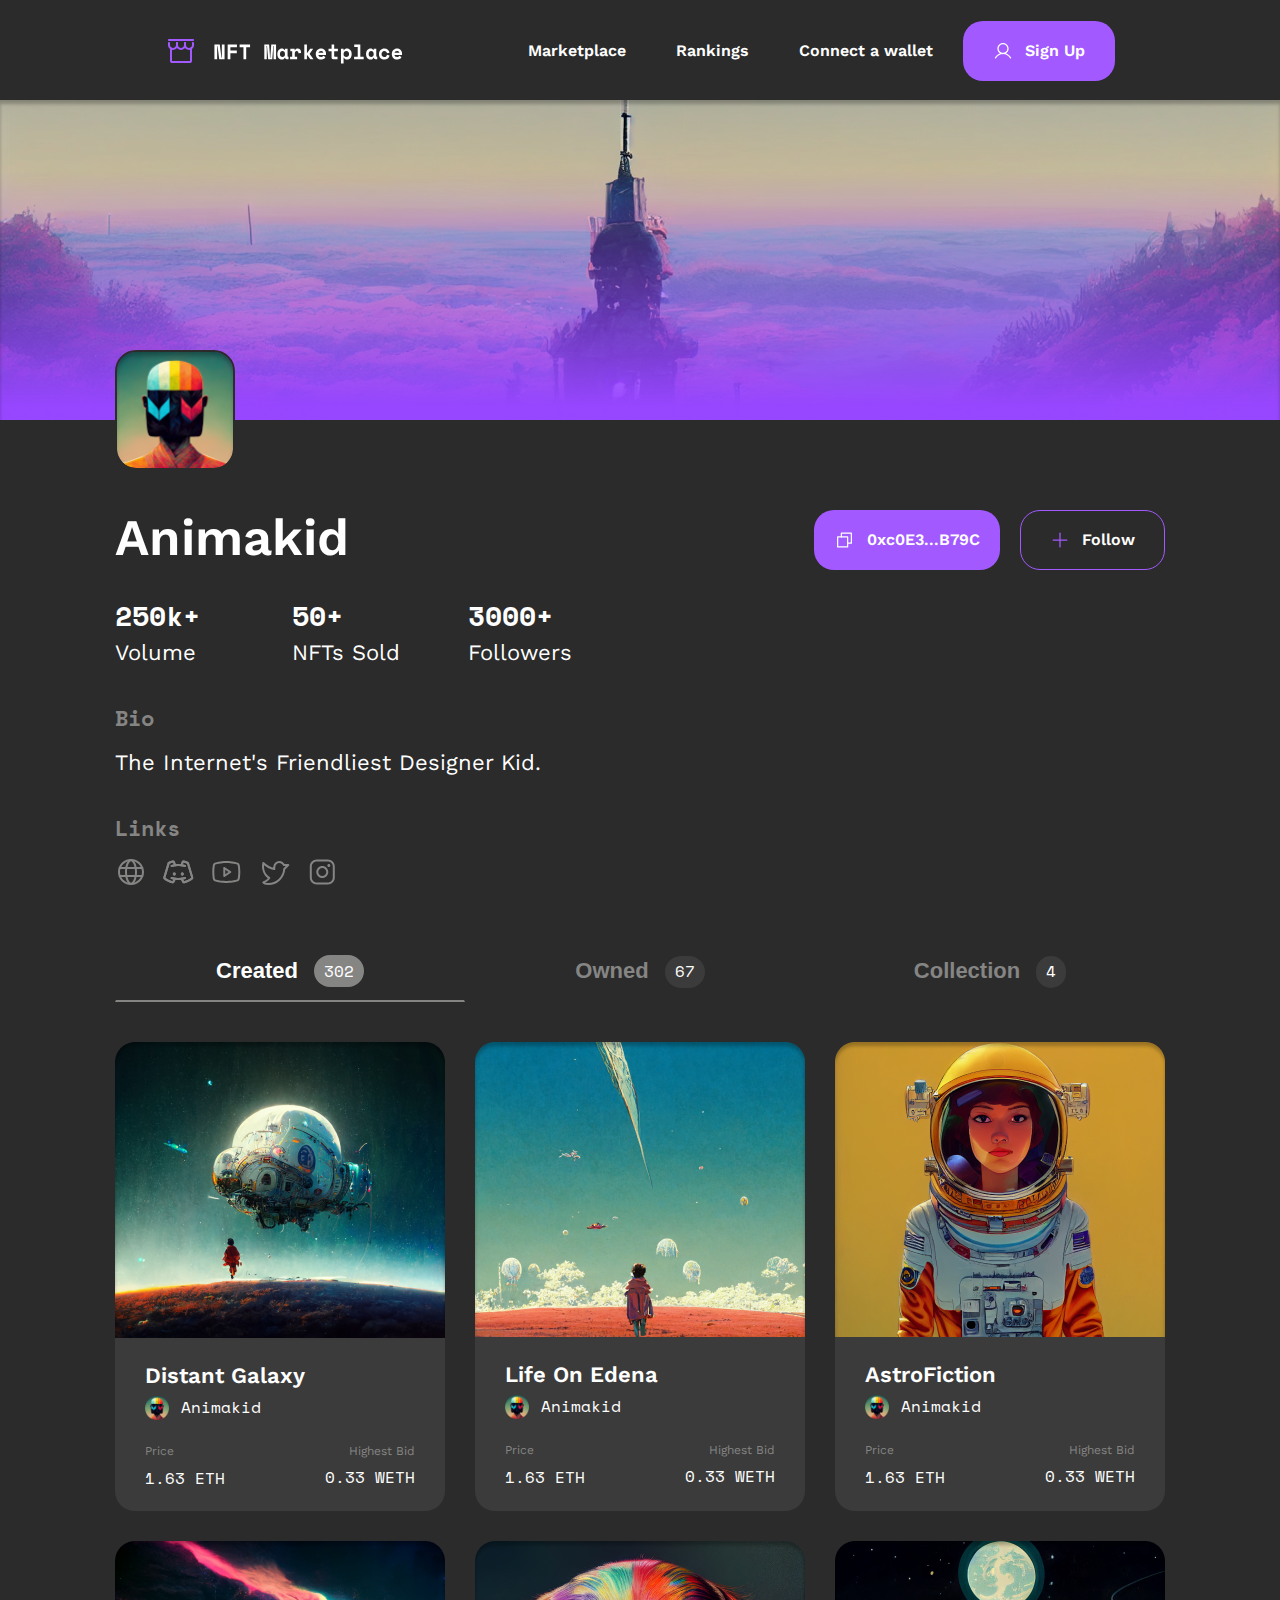
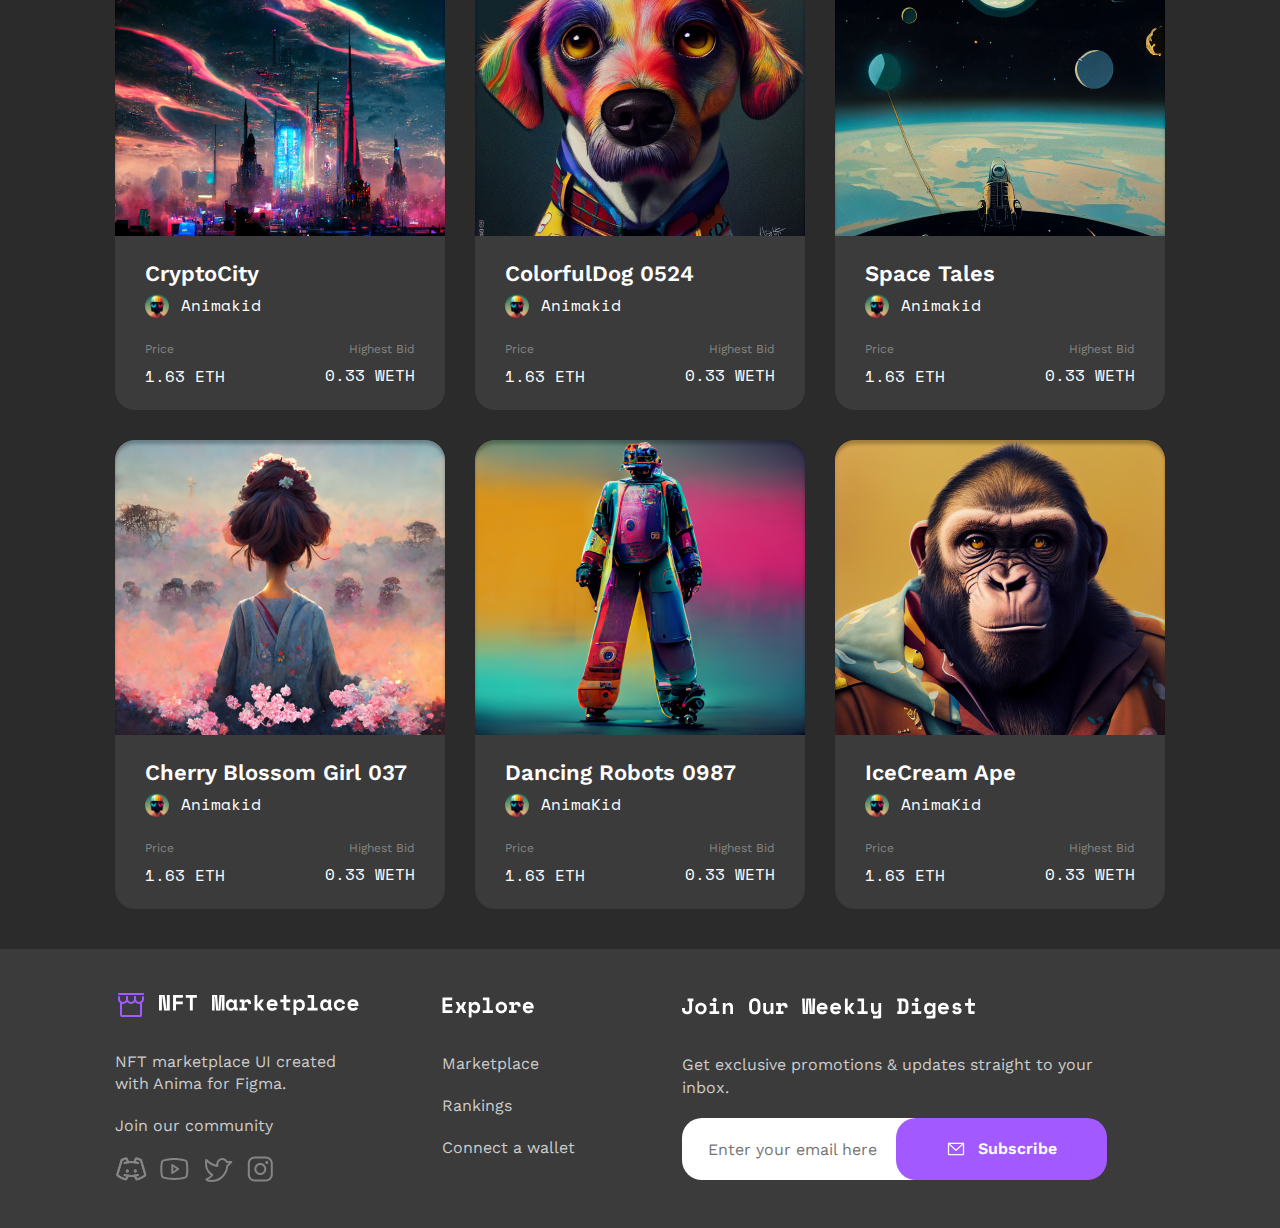
==== commit 7338c953: "update register and artist page" ====
--- a/artist.html
+++ b/artist.html
@@ -175,24 +175,24 @@
       <div class="border_top"></div>
       <section class="choice_artist">
         <div class="container choice_artist_container">
-          <div class="common" style="border-bottom: 2px solid #858584">
-            <h5>Created</h5>
+          <button class="common border" id="createButton">
+            <h5 class="white" id="create">Created</h5>
             <div class="circle">
               <span>302</span>
             </div>
-          </div>
-          <div class="common">
-            <h5>Owned</h5>
+          </button>
+          <button class="common" id="ownedButton">
+            <h5 id="owned">Owned</h5>
             <div class="circle middle">
               <span>67</span>
             </div>
-          </div>
-          <div class="common">
-            <h5>Collection</h5>
+          </button>
+          <button class="common" id="collectionButton">
+            <h5 id="collection">Collection</h5>
             <div class="circle mini">
               <span>4</span>
             </div>
-          </div>
+          </button>
         </div>
       </section>
       <section class="cards">
--- a/css/style.css
+++ b/css/style.css
@@ -702,19 +702,6 @@
           transform: scale(1);
   background-color: #462275;
 }
-footer .footer_container .footer_right .toast {
-  position: fixed;
-  top: 0;
-  right: 0;
-  background-color: #462275;
-  color: #fff;
-  padding: 30px 100px;
-  border-radius: 4px;
-  z-index: 1;
-  opacity: 0;
-  -webkit-transition: 0.3s ease-in;
-  transition: 0.3s ease-in;
-}
 
 @media screen and (max-width: 1050px) {
   footer .container {
@@ -2892,8 +2879,18 @@
   right: 0;
   z-index: 9999;
 }
-.toastContainer .toast {
-  background-color: #462275;
+.toastContainer .success {
+  background-color: green;
+  color: #fff;
+  padding: 20px;
+  border-radius: 4px;
+  margin-bottom: 8px;
+  opacity: 0;
+  -webkit-transition: opacity 0.3s ease-in-out;
+  transition: opacity 0.3s ease-in-out;
+}
+.toastContainer .alert {
+  background-color: red;
   color: #fff;
   padding: 20px;
   border-radius: 4px;
@@ -2990,10 +2987,6 @@
 .register {
   width: 100%;
 }
-.register .container {
-  width: 1050px;
-  margin: auto;
-}
 .register .register_container {
   margin: auto;
   height: 691px;
@@ -3001,9 +2994,18 @@
   display: -ms-flexbox;
   display: flex;
   position: relative;
+  width: 100%;
 }
 .register .register_container .register_left {
+  width: 50%;
   margin-right: 60px;
+}
+.register .register_container .register_left > img {
+  width: 100%;
+  -o-object-fit: cover;
+     object-fit: cover;
+  -o-object-position: center;
+     object-position: center;
 }
 .register .register_container .register_left .hidden {
   width: 100%;
@@ -3024,7 +3026,7 @@
       -ms-flex-align: start;
           align-items: flex-start;
   padding: 65px 0px;
-  width: 610px;
+  width: 50%;
 }
 .register .register_container .register_right > h2 {
   font-style: normal;
@@ -3071,6 +3073,7 @@
   line-height: 160%;
   text-transform: capitalize;
   color: #ffffff;
+  opacity: 0;
   font-size: 16px;
   text-transform: none;
   color: #fff;
@@ -3087,9 +3090,6 @@
 @media screen and (max-width: 1050px) {
   .register {
     width: 100%;
-  }
-  .register .container {
-    width: 690px;
   }
   .register .register_container {
     margin: auto;
@@ -3150,13 +3150,8 @@
   .register {
     width: 100%;
   }
-  .register .container {
-    width: 375px;
-    margin: auto;
-  }
   .register .register_container {
     margin: auto;
-    width: 375px;
     height: 795px;
     display: -webkit-box;
     display: -ms-flexbox;
@@ -3167,7 +3162,12 @@
             flex-direction: column;
   }
   .register .register_container .register_left {
+    width: 100%;
     margin-right: 0;
+  }
+  .register .register_container .register_left > img {
+    width: 100%;
+    height: 232px;
   }
   .register .register_container .register_left .hidden {
     display: none;
@@ -3224,8 +3224,8 @@
   height: 370px;
 }
 .topbar .top_container > img {
-  max-width: 1280px;
-  max-height: 320px;
+  width: 100%;
+  height: 320px;
 }
 .topbar .top_container .absolute_image {
   position: absolute;
@@ -3695,6 +3695,13 @@
   gap: 16px;
   width: 350px;
   height: 60px;
+  background-color: transparent;
+  border: 1px solid transparent;
+  cursor: pointer;
+}
+.choice_artist .choice_artist_container .common:hover {
+  -webkit-transform: scale(1);
+          transform: scale(1);
 }
 .choice_artist .choice_artist_container .common > h5 {
   font-style: normal;
@@ -3703,6 +3710,9 @@
   line-height: 140%;
   text-transform: capitalize;
   color: #fff;
+}
+.choice_artist .choice_artist_container .common .label_text {
+  color: #858584;
 }
 .choice_artist .choice_artist_container .common .circle {
   display: -webkit-box;
@@ -3765,6 +3775,9 @@
   height: 32px;
   background: #3b3b3b;
   border-radius: 20px;
+}
+.choice_artist .choice_artist_container .border {
+  border-bottom: 2px solid #858584;
 }
 
 @media screen and (max-width: 1050px) {
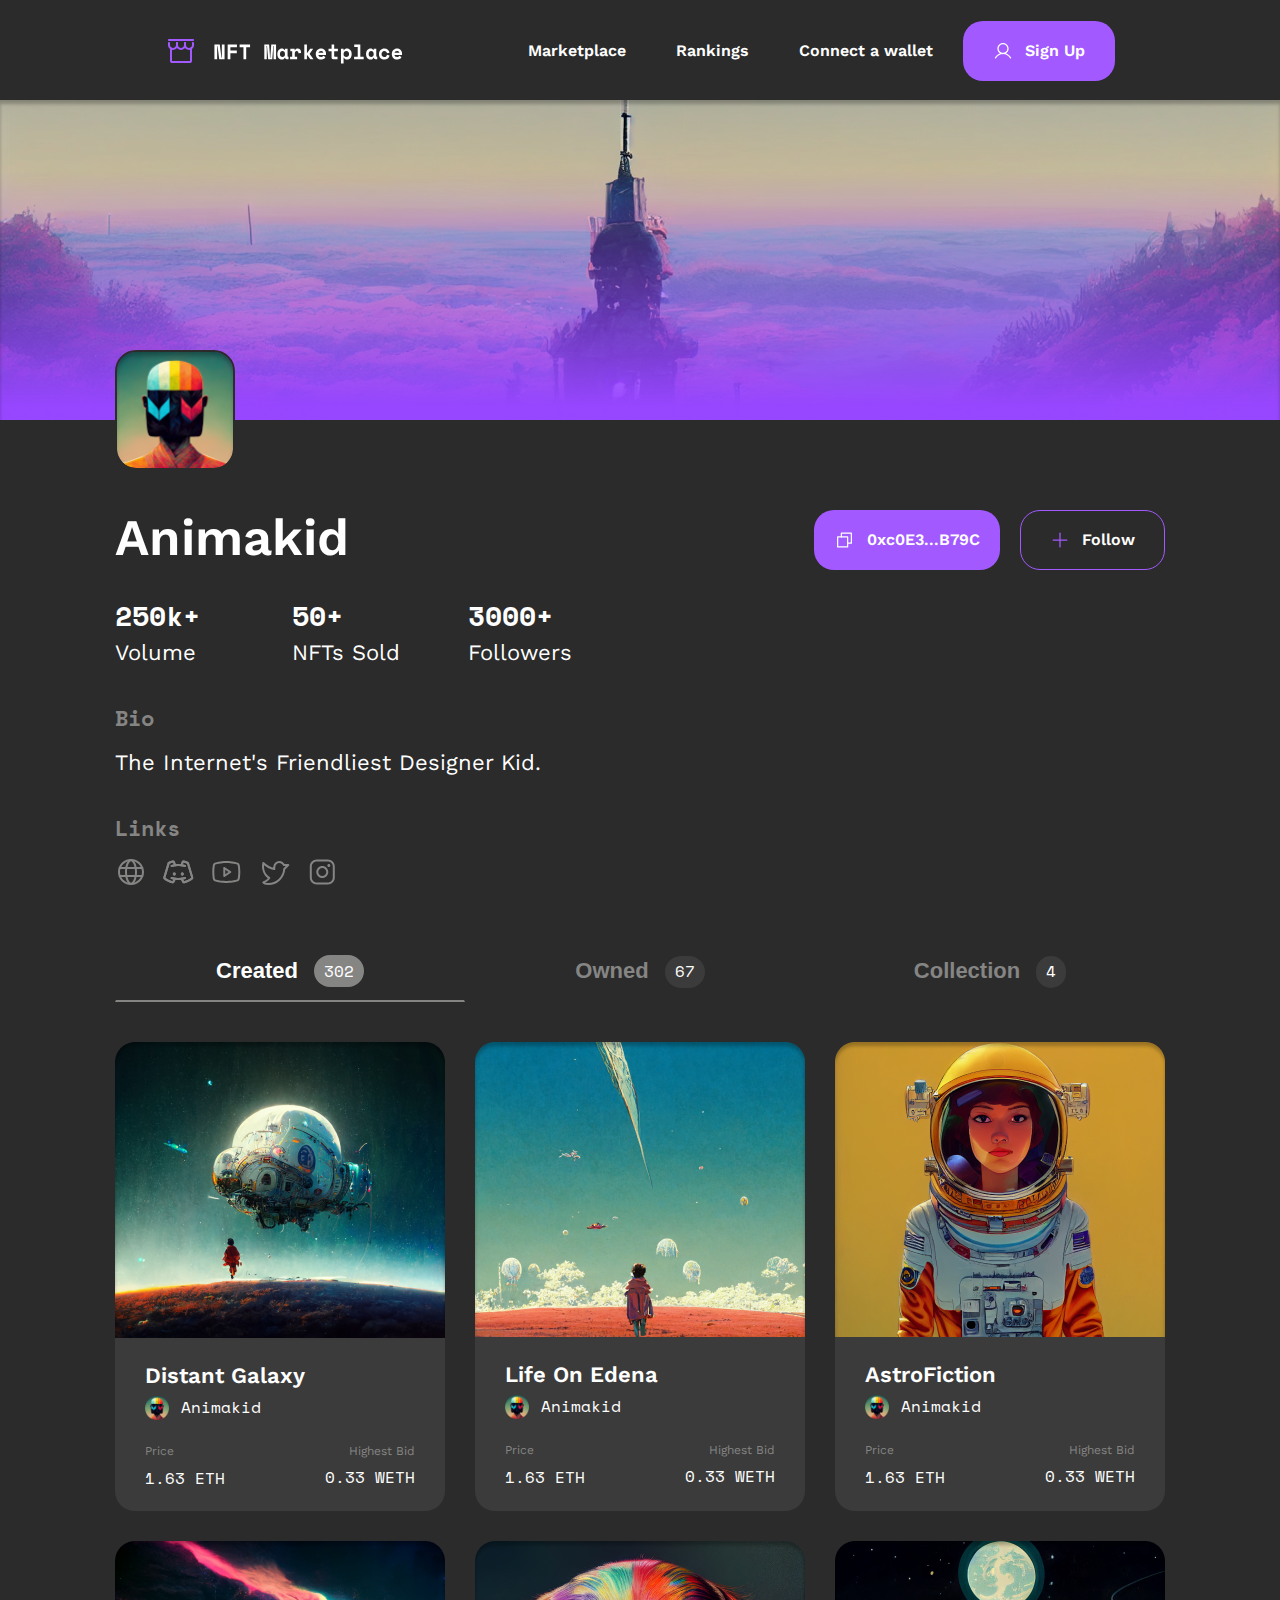
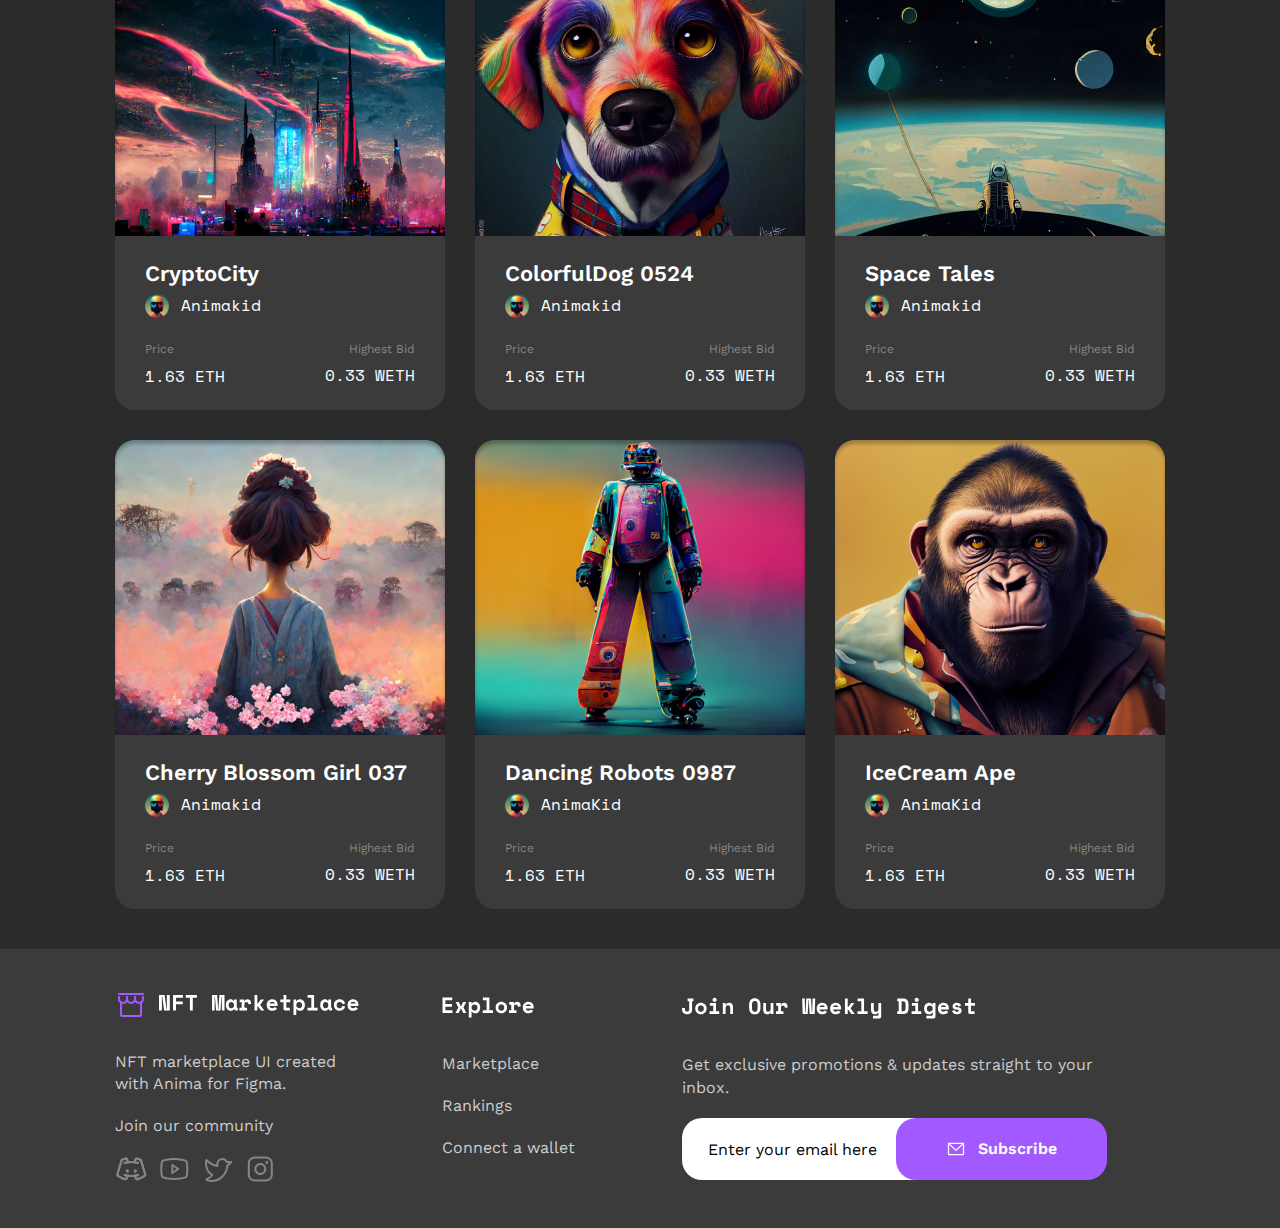
==== commit c893e955: "add rankings part and update toast" ====
--- a/artist.html
+++ b/artist.html
@@ -517,6 +517,7 @@
         </div>
       </footer>
     </div>
+
     <div class="toastContainer"></div>
     <script src="./sidebar.js"></script>
     <script src="./footer.js"></script>
--- a/css/style.css
+++ b/css/style.css
@@ -324,6 +324,22 @@
   display: none;
 }
 
+::-webkit-scrollbar {
+  width: 7px;
+}
+
+::-webkit-scrollbar-track {
+  background: #f1f1f1;
+}
+
+::-webkit-scrollbar-thumb {
+  background: #888;
+}
+
+::-webkit-scrollbar-thumb:hover {
+  background: #555;
+}
+
 @media screen and (max-width: 1050px) {
   .sidebar {
     width: 0px;
@@ -386,7 +402,7 @@
     margin-left: 10px;
   }
   .sidebar .link_sidebar a > span {
-    font-size: 23px;
+    font-size: 19px;
     font-weight: 500;
     line-height: 120%;
   }
@@ -683,6 +699,32 @@
   line-height: 140%;
   color: #2b2b2b;
 }
+footer .footer_container .footer_right .inputs ::-webkit-input-placeholder {
+  color: black;
+  opacity: 1;
+}
+footer .footer_container .footer_right .inputs ::-moz-placeholder {
+  color: black;
+  opacity: 1;
+}
+footer .footer_container .footer_right .inputs :-ms-input-placeholder {
+  color: black;
+  opacity: 1;
+}
+footer .footer_container .footer_right .inputs ::-ms-input-placeholder {
+  color: black;
+  opacity: 1;
+}
+footer .footer_container .footer_right .inputs ::placeholder {
+  color: black;
+  opacity: 1;
+}
+footer .footer_container .footer_right .inputs :-ms-input-placeholder {
+  color: black;
+}
+footer .footer_container .footer_right .inputs ::-ms-input-placeholder {
+  color: black;
+}
 footer .footer_container .footer_right .inputs > button {
   padding: 0px 50px;
   width: 211px;
@@ -830,6 +872,35 @@
           align-items: center;
 }
 
+@-webkit-keyframes change-direction {
+  0% {
+    -webkit-transform: perspective(800px) rotateY(-25deg);
+            transform: perspective(800px) rotateY(-25deg);
+  }
+  50% {
+    -webkit-transform: perspective(800px) rotateY(25deg);
+            transform: perspective(800px) rotateY(25deg);
+  }
+  100% {
+    -webkit-transform: perspective(800px) rotateY(-25deg);
+            transform: perspective(800px) rotateY(-25deg);
+  }
+}
+
+@keyframes change-direction {
+  0% {
+    -webkit-transform: perspective(800px) rotateY(-25deg);
+            transform: perspective(800px) rotateY(-25deg);
+  }
+  50% {
+    -webkit-transform: perspective(800px) rotateY(25deg);
+            transform: perspective(800px) rotateY(25deg);
+  }
+  100% {
+    -webkit-transform: perspective(800px) rotateY(-25deg);
+            transform: perspective(800px) rotateY(-25deg);
+  }
+}
 .info {
   width: 100%;
   background-color: #2b2b2b;
@@ -913,6 +984,10 @@
   height: 510px;
   background: #3b3b3b;
   border-radius: 20px;
+  -webkit-transition: 0.5s;
+  transition: 0.5s;
+  -webkit-animation: change-direction 9s infinite;
+          animation: change-direction 9s infinite;
 }
 .info .info_container .info_right > img {
   width: 510px;
@@ -2688,6 +2763,13 @@
   width: 330px;
   background: #3b3b3b;
   border-radius: 20px;
+  cursor: pointer;
+  -webkit-transition: 0.5s;
+  transition: 0.5s;
+}
+.work .work_container .work_cards .work_card:hover {
+  -webkit-box-shadow: inset 0 0 10px #a259ff;
+          box-shadow: inset 0 0 10px #a259ff;
 }
 .work .work_container .work_cards .work_card .words > h5 {
   font-style: normal;
@@ -2785,6 +2867,7 @@
   display: -webkit-box;
   display: -ms-flexbox;
   display: flex;
+  border-radius: 20px;
 }
 .join .join_container .join_left > img {
   margin: 60px 80px 60px 60px;
@@ -2853,6 +2936,32 @@
   line-height: 140%;
   color: #2b2b2b;
 }
+.join .join_container .join_right .inputs ::-webkit-input-placeholder {
+  color: black;
+  opacity: 1;
+}
+.join .join_container .join_right .inputs ::-moz-placeholder {
+  color: black;
+  opacity: 1;
+}
+.join .join_container .join_right .inputs :-ms-input-placeholder {
+  color: black;
+  opacity: 1;
+}
+.join .join_container .join_right .inputs ::-ms-input-placeholder {
+  color: black;
+  opacity: 1;
+}
+.join .join_container .join_right .inputs ::placeholder {
+  color: black;
+  opacity: 1;
+}
+.join .join_container .join_right .inputs :-ms-input-placeholder {
+  color: black;
+}
+.join .join_container .join_right .inputs ::-ms-input-placeholder {
+  color: black;
+}
 .join .join_container .join_right .inputs > button {
   padding: 0px 50px;
   width: 211px;
@@ -2881,6 +2990,12 @@
 }
 .toastContainer .success {
   background-color: green;
+  display: -webkit-box;
+  display: -ms-flexbox;
+  display: flex;
+  -webkit-box-align: center;
+      -ms-flex-align: center;
+          align-items: center;
   color: #fff;
   padding: 20px;
   border-radius: 4px;
@@ -2892,12 +3007,27 @@
 .toastContainer .alert {
   background-color: red;
   color: #fff;
-  padding: 20px;
+  display: -webkit-box;
+  display: -ms-flexbox;
+  display: flex;
+  -webkit-box-align: center;
+      -ms-flex-align: center;
+          align-items: center;
+  padding: 20px 15px;
   border-radius: 4px;
   margin-bottom: 8px;
   opacity: 0;
   -webkit-transition: opacity 0.3s ease-in-out;
   transition: opacity 0.3s ease-in-out;
+}
+.toastContainer .confirm_image {
+  width: 20px;
+  margin-right: 10px;
+}
+.toastContainer .alert_image {
+  width: 20px;
+  height: 20px;
+  margin-right: 5px;
 }
 
 @media screen and (max-width: 1050px) {
@@ -3064,6 +3194,32 @@
 }
 .register .register_container .register_right .input > input {
   margin-bottom: 3px;
+}
+.register .register_container .register_right .input ::-webkit-input-placeholder {
+  color: black;
+  opacity: 1;
+}
+.register .register_container .register_right .input ::-moz-placeholder {
+  color: black;
+  opacity: 1;
+}
+.register .register_container .register_right .input :-ms-input-placeholder {
+  color: black;
+  opacity: 1;
+}
+.register .register_container .register_right .input ::-ms-input-placeholder {
+  color: black;
+  opacity: 1;
+}
+.register .register_container .register_right .input ::placeholder {
+  color: black;
+  opacity: 1;
+}
+.register .register_container .register_right .input :-ms-input-placeholder {
+  color: black;
+}
+.register .register_container .register_right .input ::-ms-input-placeholder {
+  color: black;
 }
 .register .register_container .register_right .input > p {
   margin-bottom: 3px;
@@ -4267,6 +4423,8 @@
 .cards .cards_container .card:hover {
   -webkit-transform: scale(1);
           transform: scale(1);
+  -webkit-box-shadow: 0 8px 6px -6px black;
+          box-shadow: 0 8px 6px -6px black;
 }
 .cards .cards_container .card .discover_top {
   position: relative;
@@ -4656,6 +4814,7 @@
   font-style: normal;
   color: #858584;
   text-align: start;
+  cursor: pointer;
 }
 .cards .cards_container table thead tr th:nth-child(1) {
   margin-left: 20px;
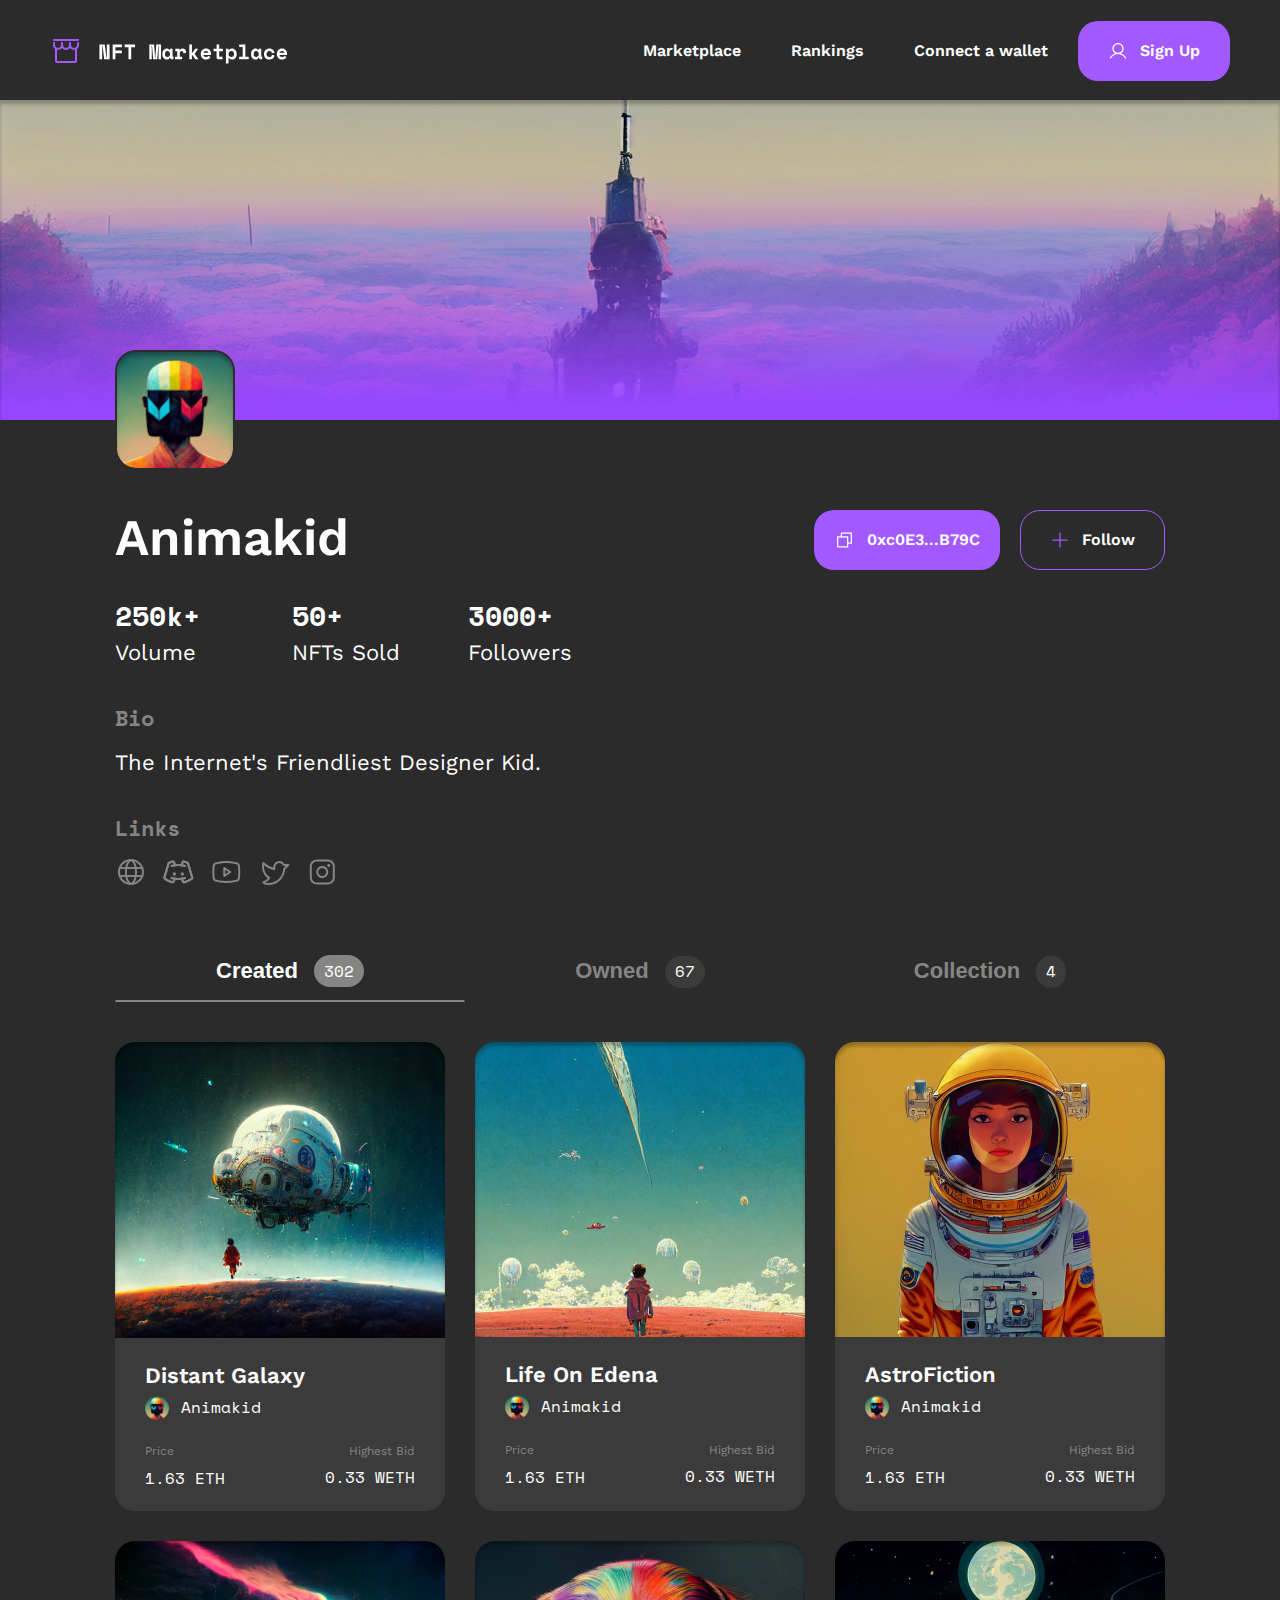
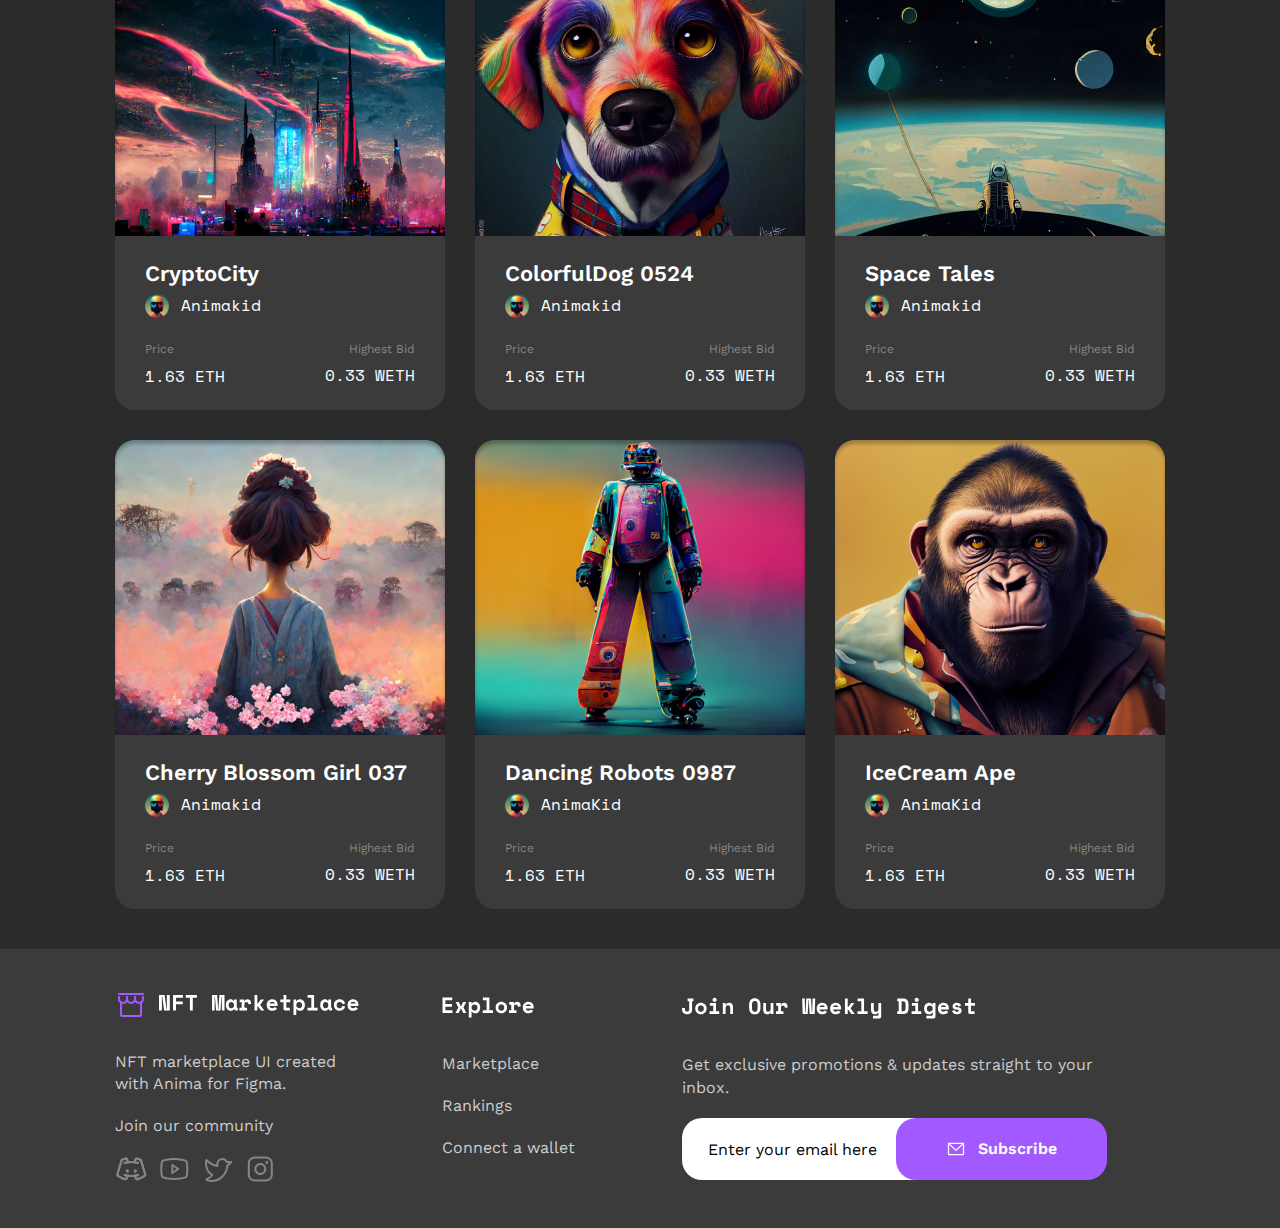
==== commit 6fb93a54: "update artist page  navbar" ====
--- a/artist.html
+++ b/artist.html
@@ -16,7 +16,7 @@
   <body>
     <div class="root">
       <header class="navbar">
-        <div class="container navbar_container">
+        <div class="navbar_container">
           <div class="navbar_left">
             <img
               src="./assests/icons/navbar_logo.svg"
@@ -144,25 +144,25 @@
           <div class="animakid_links">
             <h5>Links</h5>
             <div class="links">
-              <a href="#" target="_blank">
+              <a href="#">
                 <img src="./assests/icons/footer_icons/world.svg" alt="Links" />
               </a>
-              <a href="#" target="_blank">
+              <a href="#">
                 <img src="./assests/icons/footer_icons/game.svg" alt="Links" />
               </a>
-              <a href="#" target="_blank">
+              <a href="#">
                 <img
                   src="./assests/icons/footer_icons/youtube.svg"
                   alt="Links"
                 />
               </a>
-              <a href="#" target="_blank">
+              <a href="#">
                 <img
                   src="./assests/icons/footer_icons/twitter.svg"
                   alt="Links"
                 />
               </a>
-              <a href="#" target="_blank">
+              <a href="#">
                 <img
                   src="./assests/icons/footer_icons/instagram.svg"
                   alt="Links"
@@ -464,22 +464,22 @@
             <p>NFT marketplace UI created with Anima for Figma.</p>
             <p style="margin-bottom: 15px">Join our community</p>
             <div class="social_media">
-              <a href="#" target="_blank">
+              <a href="#">
                 <img src="./assests/icons/footer_icons/game.svg" alt="Footer" />
               </a>
-              <a href="#" target="_blank">
+              <a href="#">
                 <img
                   src="./assests/icons/footer_icons/youtube.svg"
                   alt="Footer"
                 />
               </a>
-              <a href="#" target="_blank">
+              <a href="#">
                 <img
                   src="./assests/icons/footer_icons/twitter.svg"
                   alt="Footer"
                 />
               </a>
-              <a href="#" target="_blank">
+              <a href="#">
                 <img
                   src="./assests/icons/footer_icons/instagram.svg"
                   alt="Footer"
@@ -517,7 +517,6 @@
         </div>
       </footer>
     </div>
-
     <div class="toastContainer"></div>
     <script src="./sidebar.js"></script>
     <script src="./footer.js"></script>
--- a/css/style.css
+++ b/css/style.css
@@ -1155,6 +1155,8 @@
     height: 315px;
     background: #3b3b3b;
     border-radius: 20px;
+    -webkit-animation: change-direction 9s infinite;
+            animation: change-direction 9s infinite;
   }
   .info .info_container .info_mobile_media .info_picture > img {
     width: 315px;
@@ -2359,7 +2361,7 @@
   }
 }
 .mushroom {
-  background-image: url("../../assests/images/mushroom.png");
+  background-image: url("../assests/images/mushroom.png");
   background-size: cover;
   background-position: center;
   background-repeat: no-repeat;
@@ -2703,7 +2705,9 @@
     font-family: "Space Mono";
   }
   .mushroom .mushroom_container .mushroom_right .hidden {
-    display: initial;
+    display: -webkit-box;
+    display: -ms-flexbox;
+    display: flex;
   }
   .mushroom .mushroom_container .mushroom_right > button {
     margin-top: 30px;
@@ -4379,20 +4383,11 @@
         -ms-flex-pack: center;
             justify-content: center;
   }
-  .choice .choice_container .common {
-    width: 340px;
-  }
   .choice .choice_container .common > h5 {
     font-size: 16px;
   }
 }
 @media screen and (max-width: 690px) {
-  .choice .choice_container {
-    width: 375px;
-  }
-  .choice .choice_container .common {
-    width: 157.5px;
-  }
   .choice .choice_container .common .circle {
     display: none;
   }
@@ -4728,6 +4723,7 @@
   text-align: center;
   background-color: transparent;
   border: 1px solid transparent;
+  cursor: pointer;
 }
 .choice .choice_container .word:hover {
   -webkit-transform: scale(1);
@@ -4857,8 +4853,8 @@
   transition: 0.5s;
 }
 .cards .cards_container table tbody tr:hover {
-  -webkit-transform: scale(0.97);
-          transform: scale(0.97);
+  -webkit-transform: scale(0.99);
+          transform: scale(0.99);
 }
 .cards .cards_container table tbody tr td {
   text-align: start;
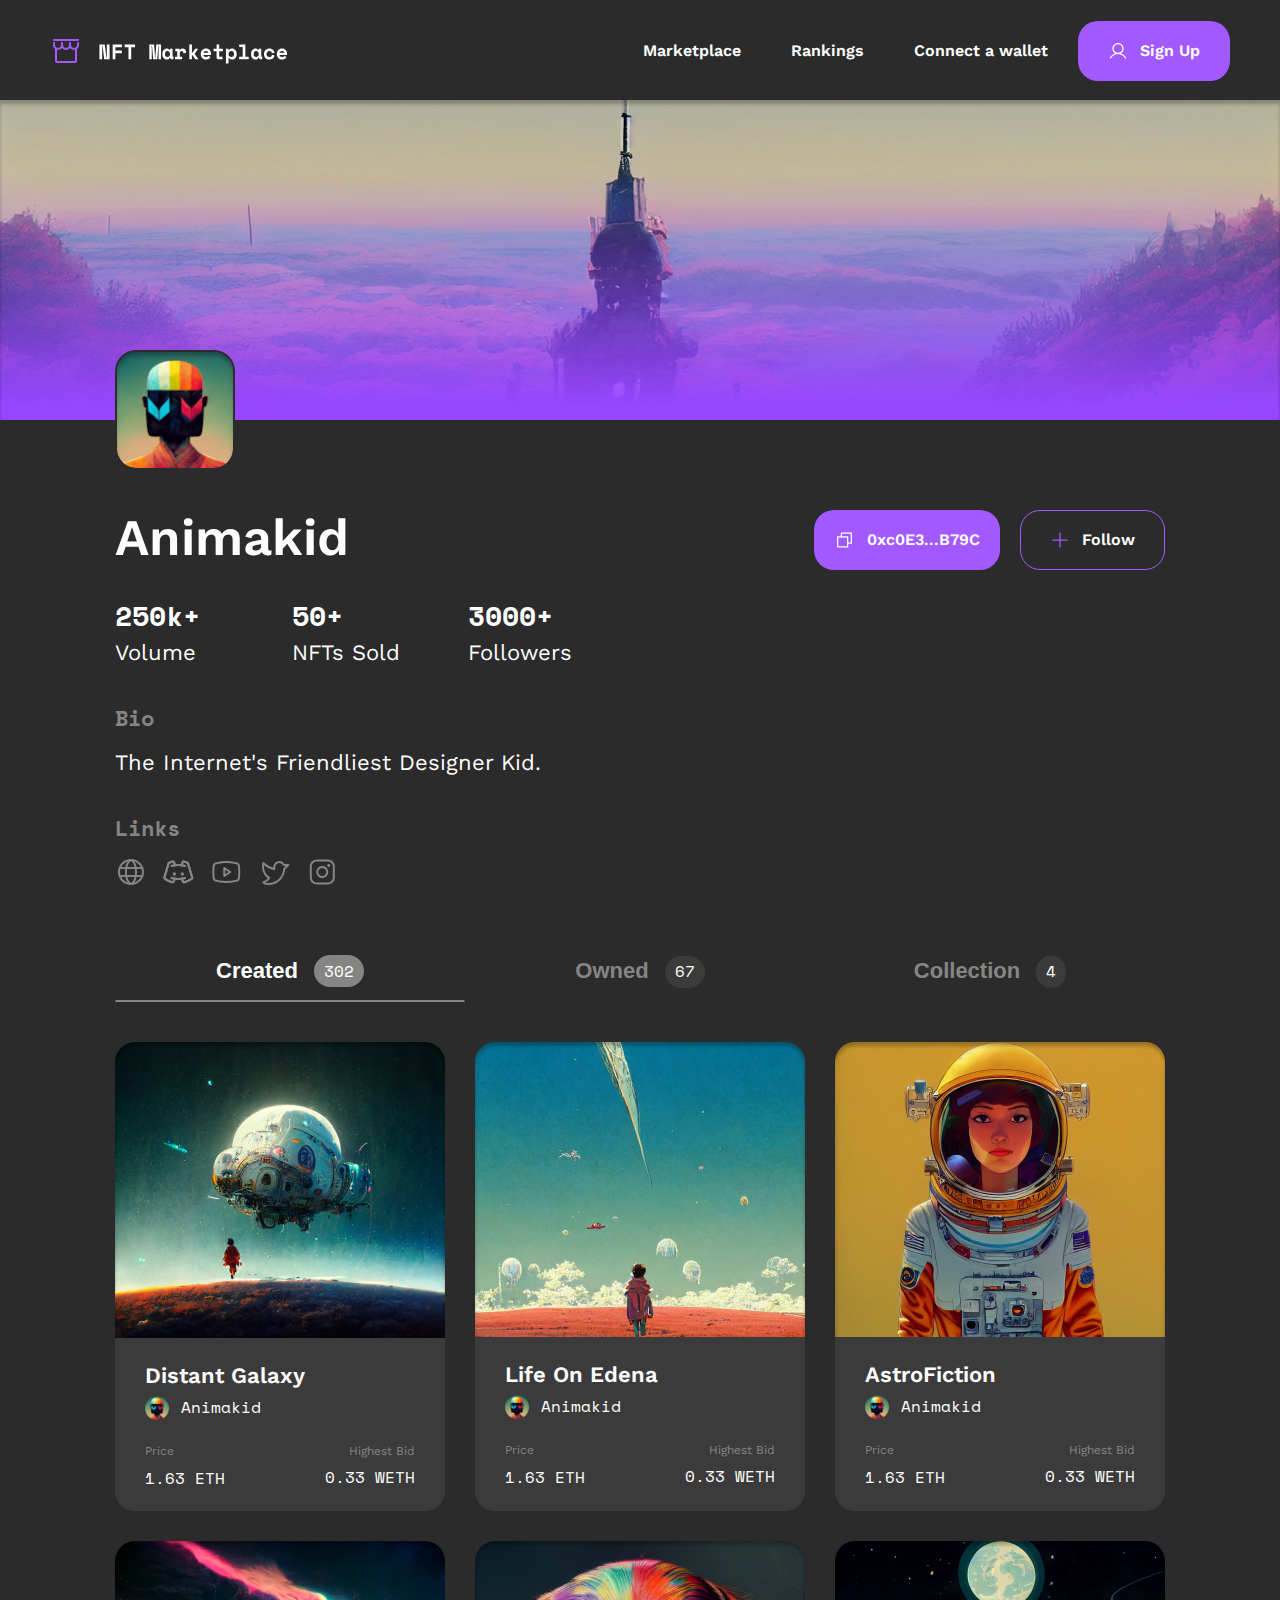
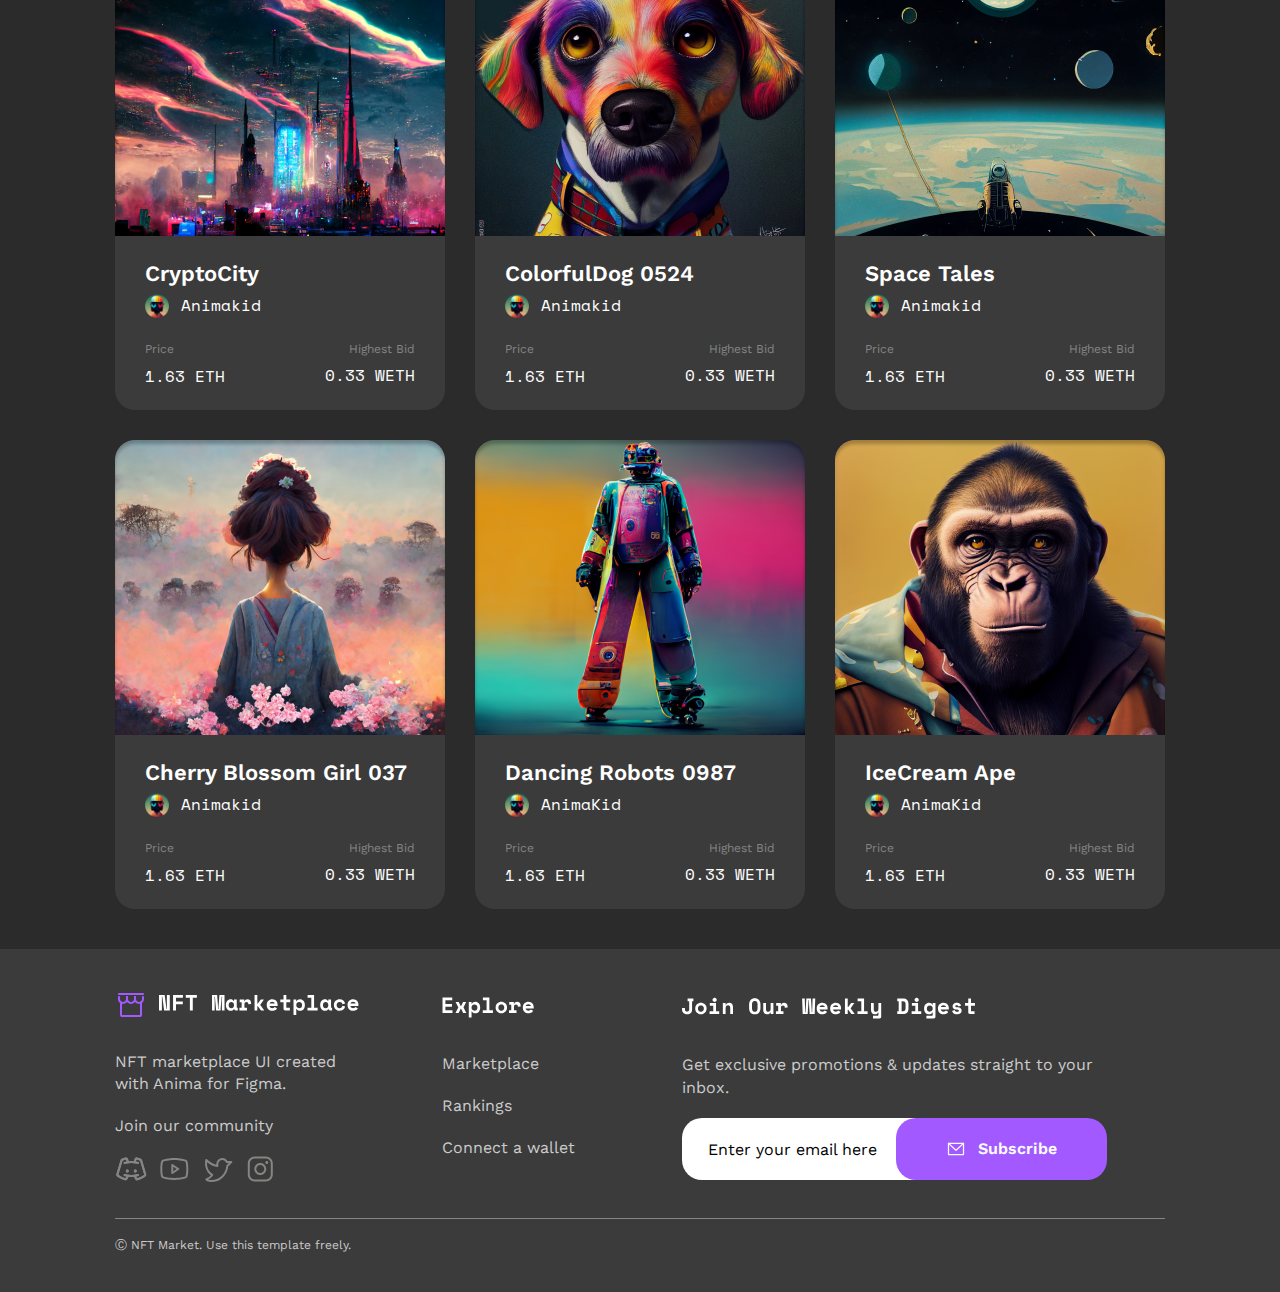
==== commit 4f5f357b: "update footer part" ====
--- a/artist.html
+++ b/artist.html
@@ -453,66 +453,78 @@
       </section>
       <footer>
         <div class="container footer_container">
-          <div class="footer_left">
-            <div class="top">
-              <img src="./assests/icons/navbar_logo.svg" alt="Footer Logo" />
-              <img
-                src="./assests/icons/navbar_logo_words.svg"
-                alt="Footer Logo"
-              />
-            </div>
-            <p>NFT marketplace UI created with Anima for Figma.</p>
-            <p style="margin-bottom: 15px">Join our community</p>
-            <div class="social_media">
-              <a href="#">
-                <img src="./assests/icons/footer_icons/game.svg" alt="Footer" />
-              </a>
-              <a href="#">
-                <img
-                  src="./assests/icons/footer_icons/youtube.svg"
-                  alt="Footer"
-                />
-              </a>
-              <a href="#">
-                <img
-                  src="./assests/icons/footer_icons/twitter.svg"
-                  alt="Footer"
-                />
-              </a>
-              <a href="#">
-                <img
-                  src="./assests/icons/footer_icons/instagram.svg"
-                  alt="Footer"
-                />
-              </a>
-            </div>
-          </div>
-          <div class="footer_middle">
-            <img
-              src="./assests/icons/footer_icons/footer_word_icon.svg"
-              alt="Footer"
-            />
-            <a href="./marketplace.html">Marketplace</a>
-            <a href="./rankings.html">Rankings</a>
-            <a href="#">Connect a wallet</a>
-          </div>
-          <div class="footer_right">
-            <img
-              src="./assests/icons/footer_icons/footer_word_last_icon.svg"
-              alt="Footer"
-            />
-            <p>Get exclusive promotions & updates straight to your inbox.</p>
-            <div class="inputs">
-              <input
-                type="text"
-                placeholder="Enter your email here"
-                id="inputFooter"
-              />
-              <button class="filled_button" id="buttonFooter">
-                <img src="./assests/icons/join_button.svg" alt="Button Image" />
-                Subscribe
-              </button>
-            </div>
+          <div class="topf">
+            <div class="footer_left">
+              <div class="top">
+                <img src="./assests/icons/navbar_logo.svg" alt="Footer Logo" />
+                <img
+                  src="./assests/icons/navbar_logo_words.svg"
+                  alt="Footer Logo"
+                />
+              </div>
+              <p>NFT marketplace UI created with Anima for Figma.</p>
+              <p style="margin-bottom: 15px">Join our community</p>
+              <div class="social_media">
+                <a href="#">
+                  <img
+                    src="./assests/icons/footer_icons/game.svg"
+                    alt="Footer"
+                  />
+                </a>
+                <a href="#">
+                  <img
+                    src="./assests/icons/footer_icons/youtube.svg"
+                    alt="Footer"
+                  />
+                </a>
+                <a href="#">
+                  <img
+                    src="./assests/icons/footer_icons/twitter.svg"
+                    alt="Footer"
+                  />
+                </a>
+                <a href="#">
+                  <img
+                    src="./assests/icons/footer_icons/instagram.svg"
+                    alt="Footer"
+                  />
+                </a>
+              </div>
+            </div>
+            <div class="footer_middle">
+              <img
+                src="./assests/icons/footer_icons/footer_word_icon.svg"
+                alt="Footer"
+              />
+              <a href="./marketplace.html">Marketplace</a>
+              <a href="./rankings.html">Rankings</a>
+              <a href="#">Connect a wallet</a>
+            </div>
+            <div class="footer_right">
+              <img
+                src="./assests/icons/footer_icons/footer_word_last_icon.svg"
+                alt="Footer"
+              />
+              <p>Get exclusive promotions & updates straight to your inbox.</p>
+              <div class="inputs">
+                <input
+                  type="text"
+                  placeholder="Enter your email here"
+                  id="inputFooter"
+                />
+                <button class="filled_button" id="buttonFooter">
+                  <img
+                    src="./assests/icons/join_button.svg"
+                    alt="Button Image"
+                  />
+                  Subscribe
+                </button>
+              </div>
+            </div>
+          </div>
+          <div class="border"></div>
+          <div class="lastFooter">
+            <p>Ⓒ NFT Market. Use this template freely.</p>
           </div>
         </div>
       </footer>
--- a/css/style.css
+++ b/css/style.css
@@ -232,7 +232,6 @@
 .navbar {
   width: 100%;
   height: 100px;
-  background-color: #2b2b2b;
   margin: auto;
 }
 .navbar .container {
@@ -402,7 +401,7 @@
     margin-left: 10px;
   }
   .sidebar .link_sidebar a > span {
-    font-size: 19px;
+    font-size: 17px;
     font-weight: 500;
     line-height: 120%;
   }
@@ -562,8 +561,17 @@
   background-color: #3b3b3b;
 }
 footer .footer_container {
-  padding-top: 40px;
-  padding-bottom: 40px;
+  display: -webkit-box;
+  display: -ms-flexbox;
+  display: flex;
+  -webkit-box-orient: vertical;
+  -webkit-box-direction: normal;
+      -ms-flex-direction: column;
+          flex-direction: column;
+  padding: 40px 0;
+}
+footer .footer_container .topf {
+  padding-bottom: 30px;
   display: -webkit-box;
   display: -ms-flexbox;
   display: flex;
@@ -571,9 +579,8 @@
       -ms-flex-align: center;
           align-items: center;
   background-color: #3b3b3b;
-  margin: auto;
-}
-footer .footer_container .footer_left {
+}
+footer .footer_container .topf .footer_left {
   display: -webkit-box;
   display: -ms-flexbox;
   display: flex;
@@ -587,16 +594,16 @@
   padding: 0px 84px 0px 0px;
   width: 327.41px;
 }
-footer .footer_container .footer_left .top {
+footer .footer_container .topf .footer_left .top {
   display: -webkit-box;
   display: -ms-flexbox;
   display: flex;
   margin-bottom: 30px;
 }
-footer .footer_container .footer_left .top > img {
+footer .footer_container .topf .footer_left .top > img {
   margin-right: 12px;
 }
-footer .footer_container .footer_left > p {
+footer .footer_container .topf .footer_left > p {
   font-style: normal;
   font-weight: 400;
   font-size: 16px;
@@ -604,11 +611,11 @@
   color: #cccccc;
   margin-bottom: 20px;
 }
-footer .footer_container .footer_left .social_media > a {
+footer .footer_container .topf .footer_left .social_media > a {
   text-decoration: none;
   margin-right: 5px;
 }
-footer .footer_container .footer_middle {
+footer .footer_container .topf .footer_middle {
   display: -webkit-box;
   display: -ms-flexbox;
   display: flex;
@@ -622,10 +629,10 @@
   padding: 0px;
   width: 240px;
 }
-footer .footer_container .footer_middle > img {
+footer .footer_container .topf .footer_middle > img {
   margin-bottom: 35px;
 }
-footer .footer_container .footer_middle > a {
+footer .footer_container .topf .footer_middle > a {
   text-decoration: none;
   font-style: normal;
   font-weight: 400;
@@ -634,7 +641,7 @@
   color: #cccccc;
   margin-bottom: 20px;
 }
-footer .footer_container .footer_right {
+footer .footer_container .topf .footer_right {
   display: -webkit-box;
   display: -ms-flexbox;
   display: flex;
@@ -648,10 +655,10 @@
   padding: 0px;
   width: 420px;
 }
-footer .footer_container .footer_right > img {
+footer .footer_container .topf .footer_right > img {
   margin-bottom: 35px;
 }
-footer .footer_container .footer_right > p {
+footer .footer_container .topf .footer_right > p {
   font-style: normal;
   font-weight: 400;
   font-size: 16px;
@@ -659,7 +666,7 @@
   color: #cccccc;
   margin-bottom: 20px;
 }
-footer .footer_container .footer_right .inputs {
+footer .footer_container .topf .footer_right .inputs {
   display: -webkit-box;
   display: -ms-flexbox;
   display: flex;
@@ -673,7 +680,7 @@
   width: 425px;
   height: 60px;
 }
-footer .footer_container .footer_right .inputs > input {
+footer .footer_container .topf .footer_right .inputs > input {
   display: -webkit-box;
   display: -ms-flexbox;
   display: flex;
@@ -699,33 +706,33 @@
   line-height: 140%;
   color: #2b2b2b;
 }
-footer .footer_container .footer_right .inputs ::-webkit-input-placeholder {
+footer .footer_container .topf .footer_right .inputs ::-webkit-input-placeholder {
   color: black;
   opacity: 1;
 }
-footer .footer_container .footer_right .inputs ::-moz-placeholder {
+footer .footer_container .topf .footer_right .inputs ::-moz-placeholder {
   color: black;
   opacity: 1;
 }
-footer .footer_container .footer_right .inputs :-ms-input-placeholder {
+footer .footer_container .topf .footer_right .inputs :-ms-input-placeholder {
   color: black;
   opacity: 1;
 }
-footer .footer_container .footer_right .inputs ::-ms-input-placeholder {
+footer .footer_container .topf .footer_right .inputs ::-ms-input-placeholder {
   color: black;
   opacity: 1;
 }
-footer .footer_container .footer_right .inputs ::placeholder {
+footer .footer_container .topf .footer_right .inputs ::placeholder {
   color: black;
   opacity: 1;
 }
-footer .footer_container .footer_right .inputs :-ms-input-placeholder {
+footer .footer_container .topf .footer_right .inputs :-ms-input-placeholder {
   color: black;
 }
-footer .footer_container .footer_right .inputs ::-ms-input-placeholder {
+footer .footer_container .topf .footer_right .inputs ::-ms-input-placeholder {
   color: black;
 }
-footer .footer_container .footer_right .inputs > button {
+footer .footer_container .topf .footer_right .inputs > button {
   padding: 0px 50px;
   width: 211px;
   height: 62px;
@@ -739,10 +746,25 @@
   -ms-flex-positive: 0;
       flex-grow: 0;
 }
-footer .footer_container .footer_right .inputs > button:hover {
+footer .footer_container .topf .footer_right .inputs > button:hover {
   -webkit-transform: scale(1);
           transform: scale(1);
   background-color: #462275;
+}
+footer .footer_container .border {
+  width: 100%;
+  margin: auto;
+  background-color: #858584;
+  height: 1px;
+  margin-bottom: 20px;
+}
+footer .footer_container .lastFooter {
+  font-family: "Work Sans";
+  font-style: normal;
+  font-weight: 400;
+  font-size: 12px;
+  line-height: 110%;
+  color: #cccccc;
 }
 
 @media screen and (max-width: 1050px) {
@@ -750,7 +772,8 @@
     width: 690px;
     margin: auto;
   }
-  footer .footer_container {
+  footer .footer_container .topf {
+    padding-bottom: 49px;
     -webkit-box-orient: vertical;
     -webkit-box-direction: normal;
         -ms-flex-direction: column;
@@ -759,22 +782,36 @@
         -ms-flex-pack: center;
             justify-content: center;
   }
-  footer .footer_container .footer_left {
+  footer .footer_container .topf .footer_left {
     margin-bottom: 30px;
     width: 690px;
   }
-  footer .footer_container .footer_middle {
+  footer .footer_container .topf .footer_middle {
     margin-bottom: 30px;
     width: 690px;
   }
-  footer .footer_container .footer_middle > img {
+  footer .footer_container .topf .footer_middle > img {
     margin-bottom: 30px;
   }
-  footer .footer_container .footer_right {
+  footer .footer_container .topf .footer_right {
     width: 690px;
   }
-  footer .footer_container .footer_right > img {
+  footer .footer_container .topf .footer_right > img {
     margin-bottom: 30px;
+  }
+  footer .footer_container .border {
+    background-color: #858584;
+    width: 100%;
+    height: 1px;
+    margin-bottom: 20px;
+  }
+  footer .footer_container .lastFooter {
+    font-family: "Work Sans";
+    font-style: normal;
+    font-weight: 400;
+    font-size: 12px;
+    line-height: 110%;
+    color: #cccccc;
   }
 }
 @media screen and (max-width: 690px) {
@@ -782,7 +819,8 @@
     width: 315px;
     margin: auto;
   }
-  footer .footer_container {
+  footer .footer_container .topf {
+    padding-bottom: 30px;
     -webkit-box-orient: vertical;
     -webkit-box-direction: normal;
         -ms-flex-direction: column;
@@ -791,30 +829,30 @@
         -ms-flex-pack: center;
             justify-content: center;
   }
-  footer .footer_container .footer_left {
+  footer .footer_container .topf .footer_left {
     margin-bottom: 30px;
     width: 315px;
     margin: 0;
     padding: 0;
   }
-  footer .footer_container .footer_left > img {
+  footer .footer_container .topf .footer_left > img {
     margin-bottom: 20px;
   }
-  footer .footer_container .footer_middle {
+  footer .footer_container .topf .footer_middle {
     margin-bottom: 30px;
     width: 315px;
   }
-  footer .footer_container .footer_middle > img {
+  footer .footer_container .topf .footer_middle > img {
     margin-bottom: 20px;
     margin-top: 40px;
   }
-  footer .footer_container .footer_right {
+  footer .footer_container .topf .footer_right {
     width: 315px;
   }
-  footer .footer_container .footer_right > img {
+  footer .footer_container .topf .footer_right > img {
     margin-bottom: 20px;
   }
-  footer .footer_container .footer_right .inputs {
+  footer .footer_container .topf .footer_right .inputs {
     display: -webkit-box;
     display: -ms-flexbox;
     display: flex;
@@ -828,7 +866,7 @@
     width: 300px;
     height: 108px;
   }
-  footer .footer_container .footer_right .inputs > input {
+  footer .footer_container .topf .footer_right .inputs > input {
     display: -webkit-box;
     display: -ms-flexbox;
     display: flex;
@@ -847,11 +885,25 @@
     padding: 0 15px;
     margin-bottom: 16px;
   }
-  footer .footer_container .footer_right .inputs > button {
+  footer .footer_container .topf .footer_right .inputs > button {
     padding: 0px 50px;
     width: 300px;
     height: 46px;
     margin-left: 0;
+  }
+  footer .footer_container .border {
+    background-color: #858584;
+    width: 100%;
+    height: 1px;
+    margin-bottom: 20px;
+  }
+  footer .footer_container .lastFooter {
+    font-family: "Work Sans";
+    font-style: normal;
+    font-weight: 400;
+    font-size: 12px;
+    line-height: 110%;
+    color: #cccccc;
   }
 }
 .container {
@@ -1055,6 +1107,7 @@
     line-height: 140%;
     width: 330px;
     height: 66px;
+    text-transform: none;
     margin-bottom: 20px;
   }
   .info .info_container .info_left .ratings {
@@ -1144,6 +1197,7 @@
     line-height: 160%;
     text-transform: capitalize;
     color: #ffffff;
+    text-transform: none;
     font-size: 16px;
     line-height: 140%;
     width: 315px;
@@ -1432,6 +1486,7 @@
   }
   .collection .collection_container > p {
     font-size: 16px;
+    text-transform: none;
     line-height: 140%;
   }
   .collection .collection_container .cards {
@@ -1657,6 +1712,7 @@
   }
   .creators .creators_container .left_right .creators_left > p {
     font-size: 16px;
+    text-transform: none;
     line-height: 140%;
   }
   .creators .creators_container .left_right .creators_right > button {
@@ -2247,6 +2303,7 @@
     line-height: 140%;
   }
   .discover .discover_container .left_and_right .discover_left > p {
+    text-transform: none;
     font-size: 16px;
     line-height: 140%;
   }
@@ -2804,6 +2861,7 @@
     line-height: 140%;
   }
   .work .work_container > p {
+    text-transform: none;
     font-size: 16px;
     line-height: 140%;
     margin-bottom: 40px;
@@ -3052,6 +3110,7 @@
     line-height: 140%;
   }
   .join .join_container .join_right > p {
+    text-transform: none;
     font-size: 16px;
     line-height: 140%;
   }
@@ -3283,6 +3342,7 @@
     line-height: 120%;
   }
   .register .register_container .register_right > p {
+    text-transform: none;
     font-size: 16px;
     line-height: 140%;
     width: 325px;
@@ -3658,6 +3718,7 @@
     line-height: 160%;
     text-transform: capitalize;
     color: #ffffff;
+    text-transform: none;
     font-size: 16px;
     line-height: 140%;
   }
@@ -3784,6 +3845,7 @@
     line-height: 160%;
     text-transform: capitalize;
     color: #ffffff;
+    text-transform: none;
     font-size: 16px;
     line-height: 140%;
   }
